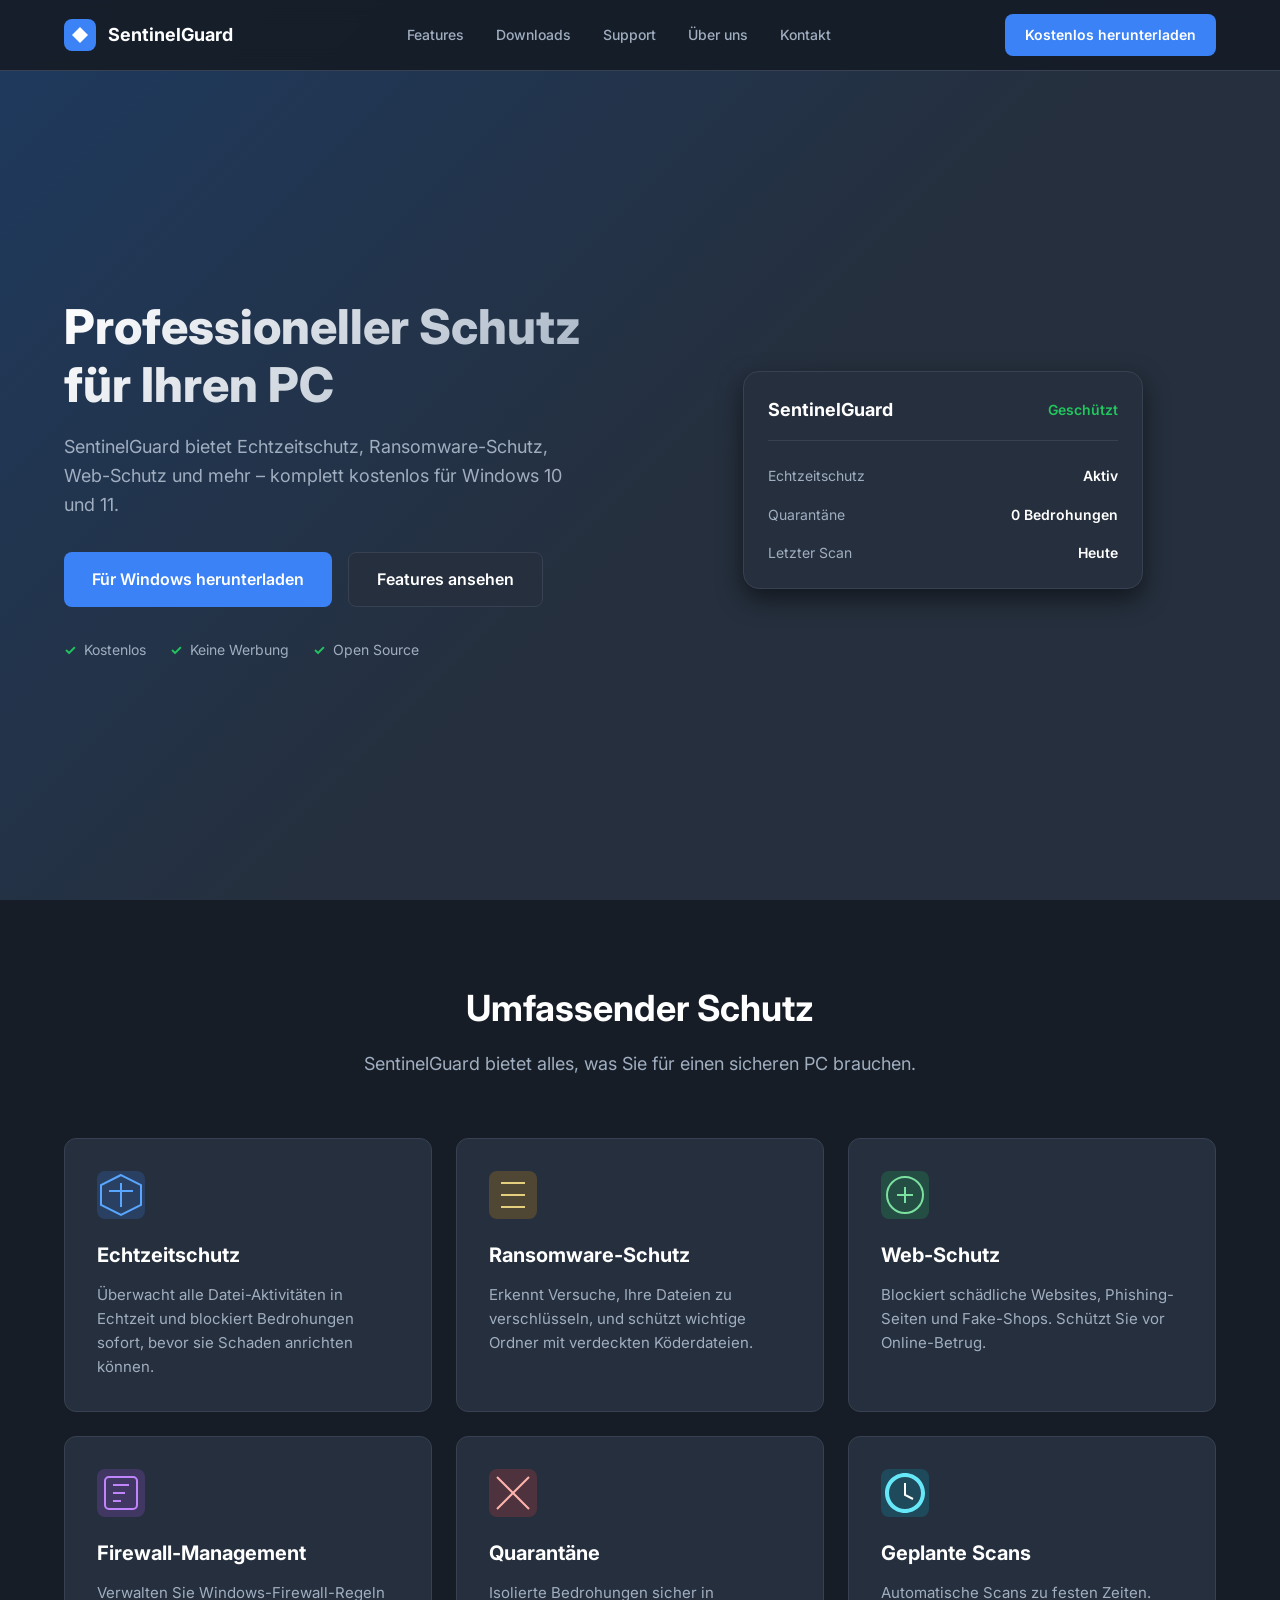
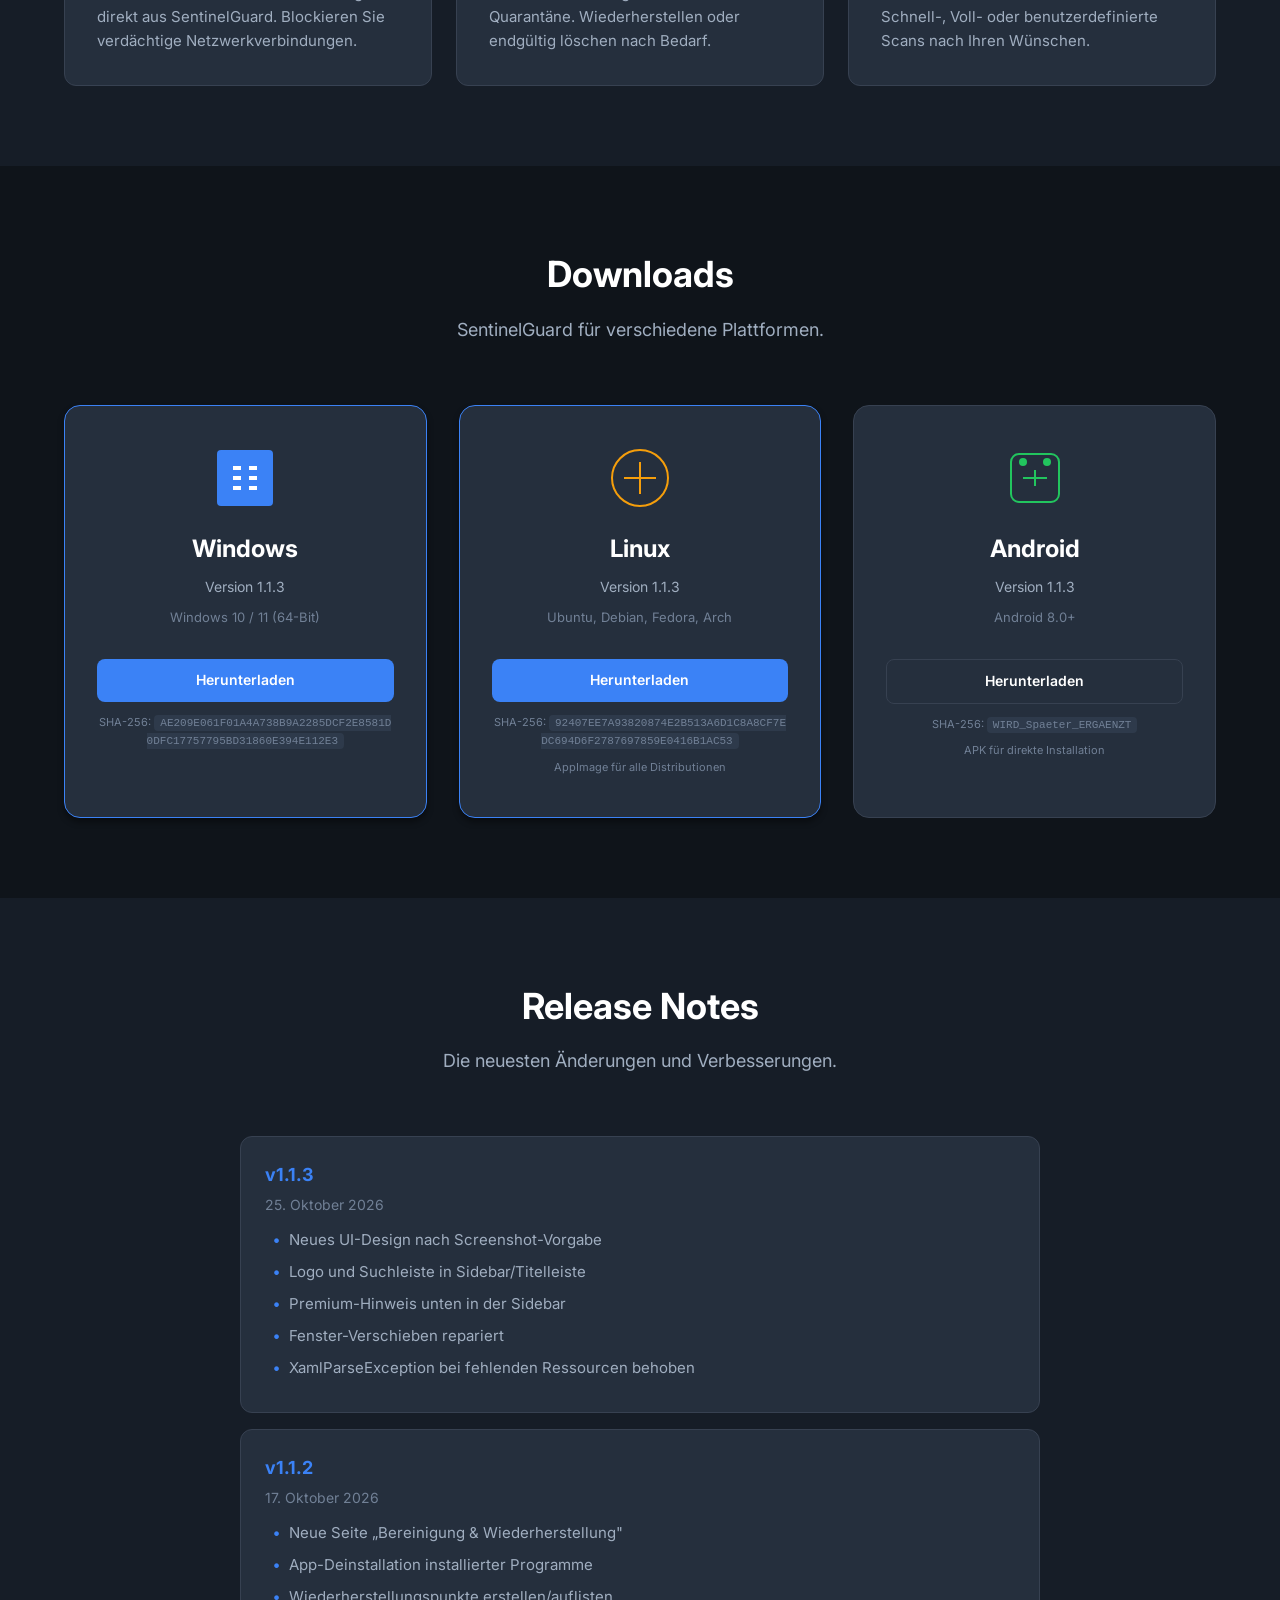
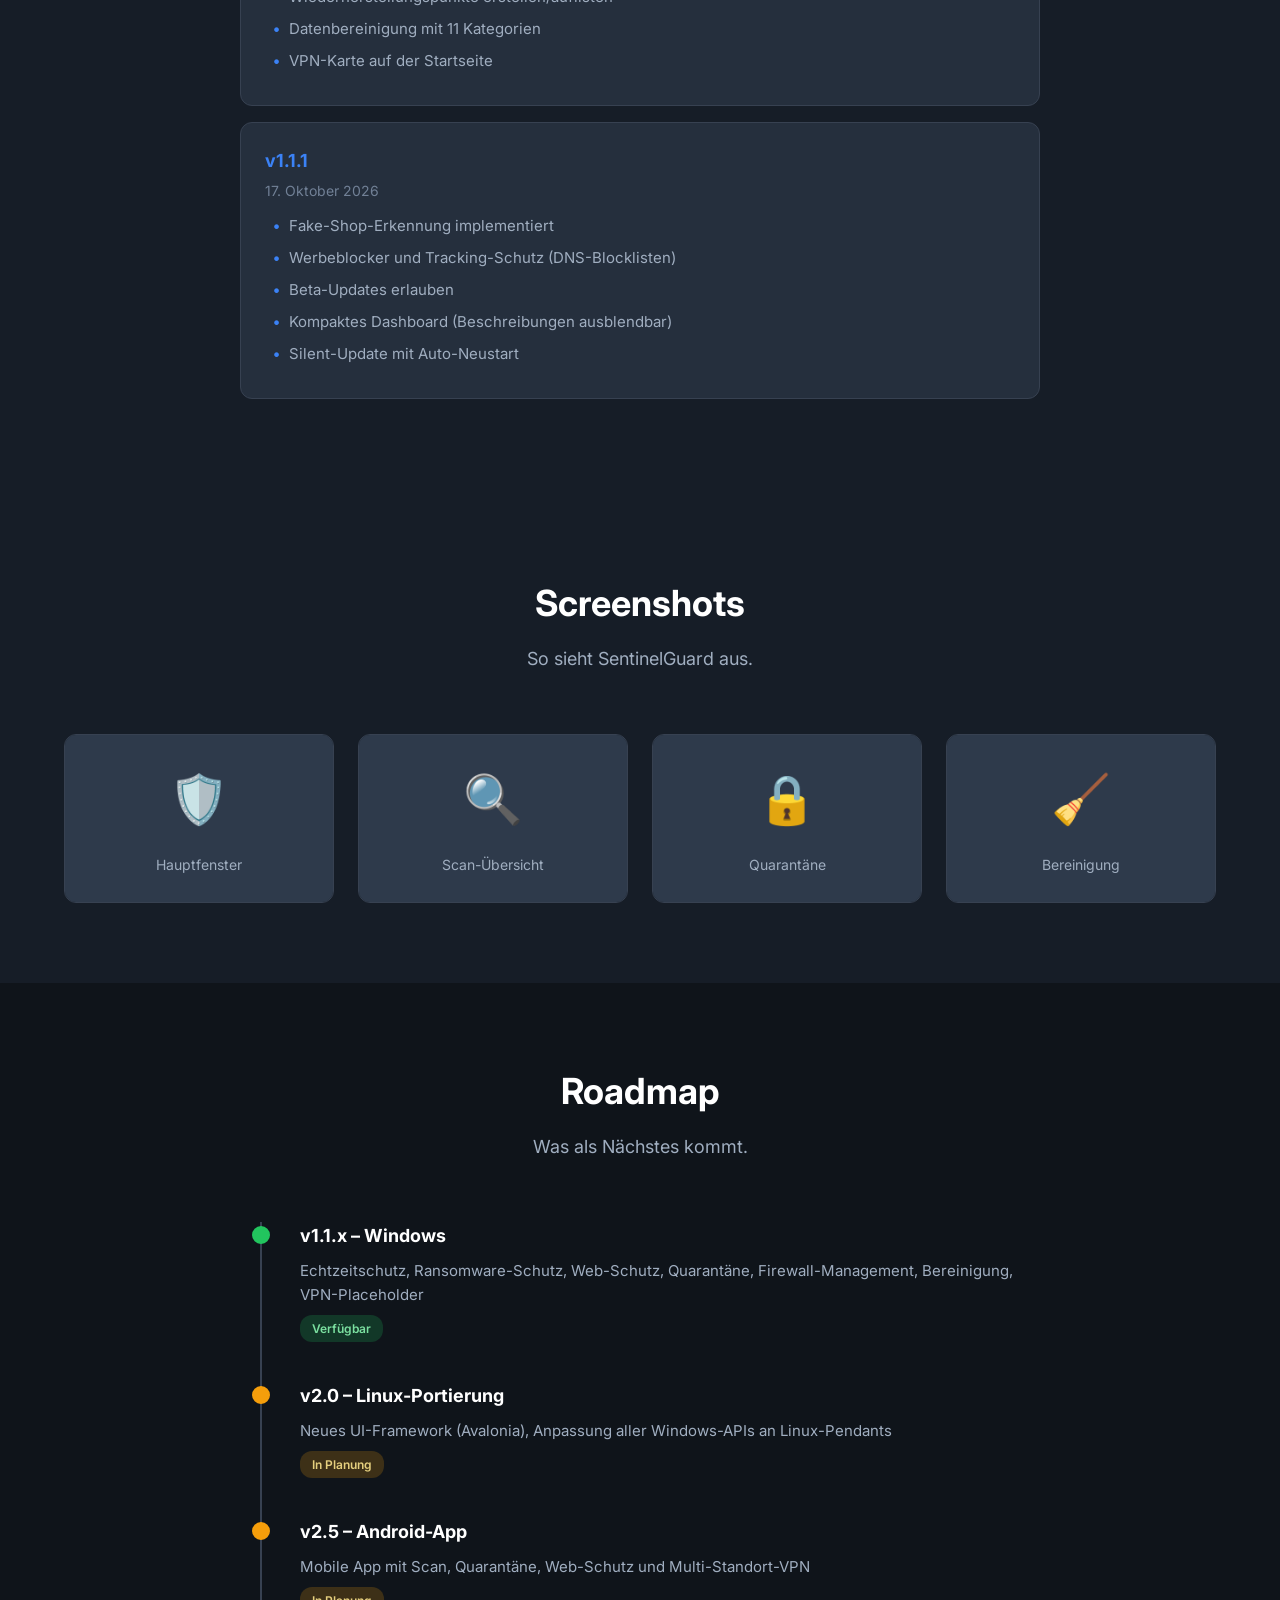
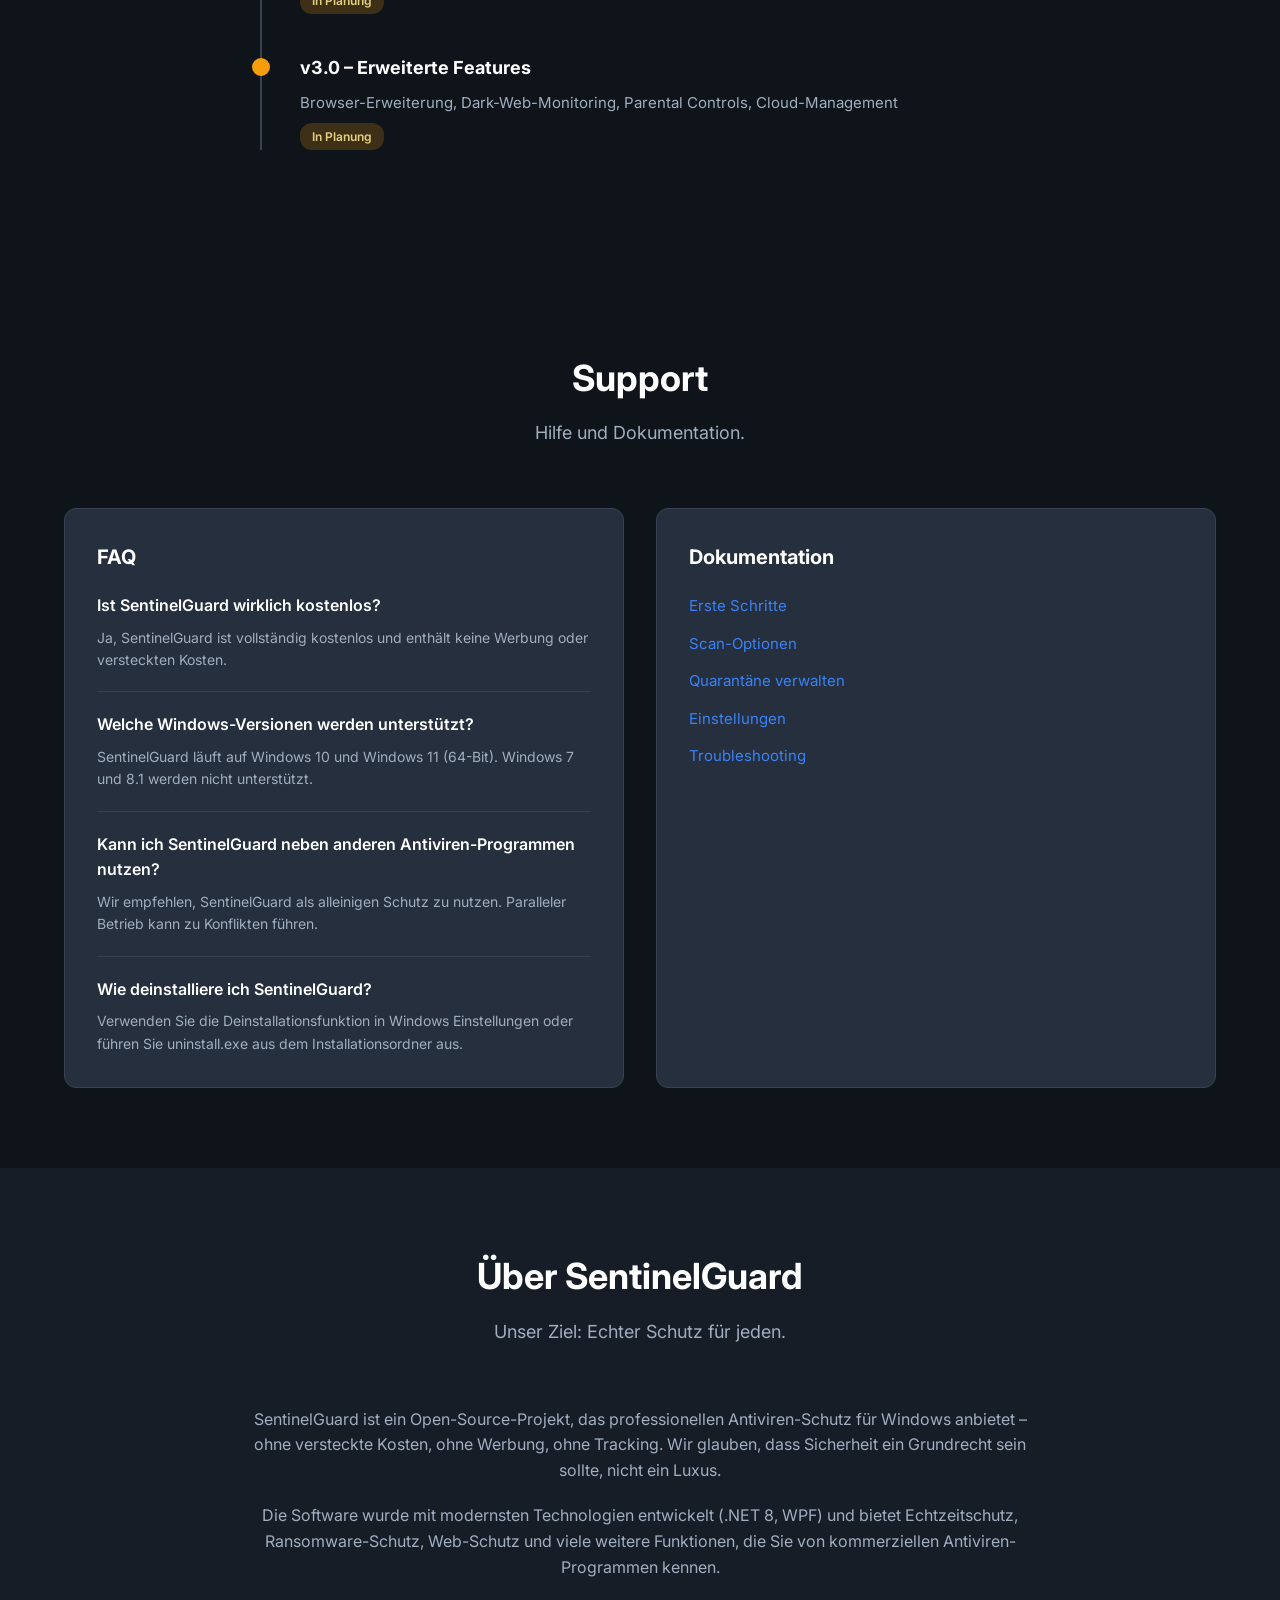
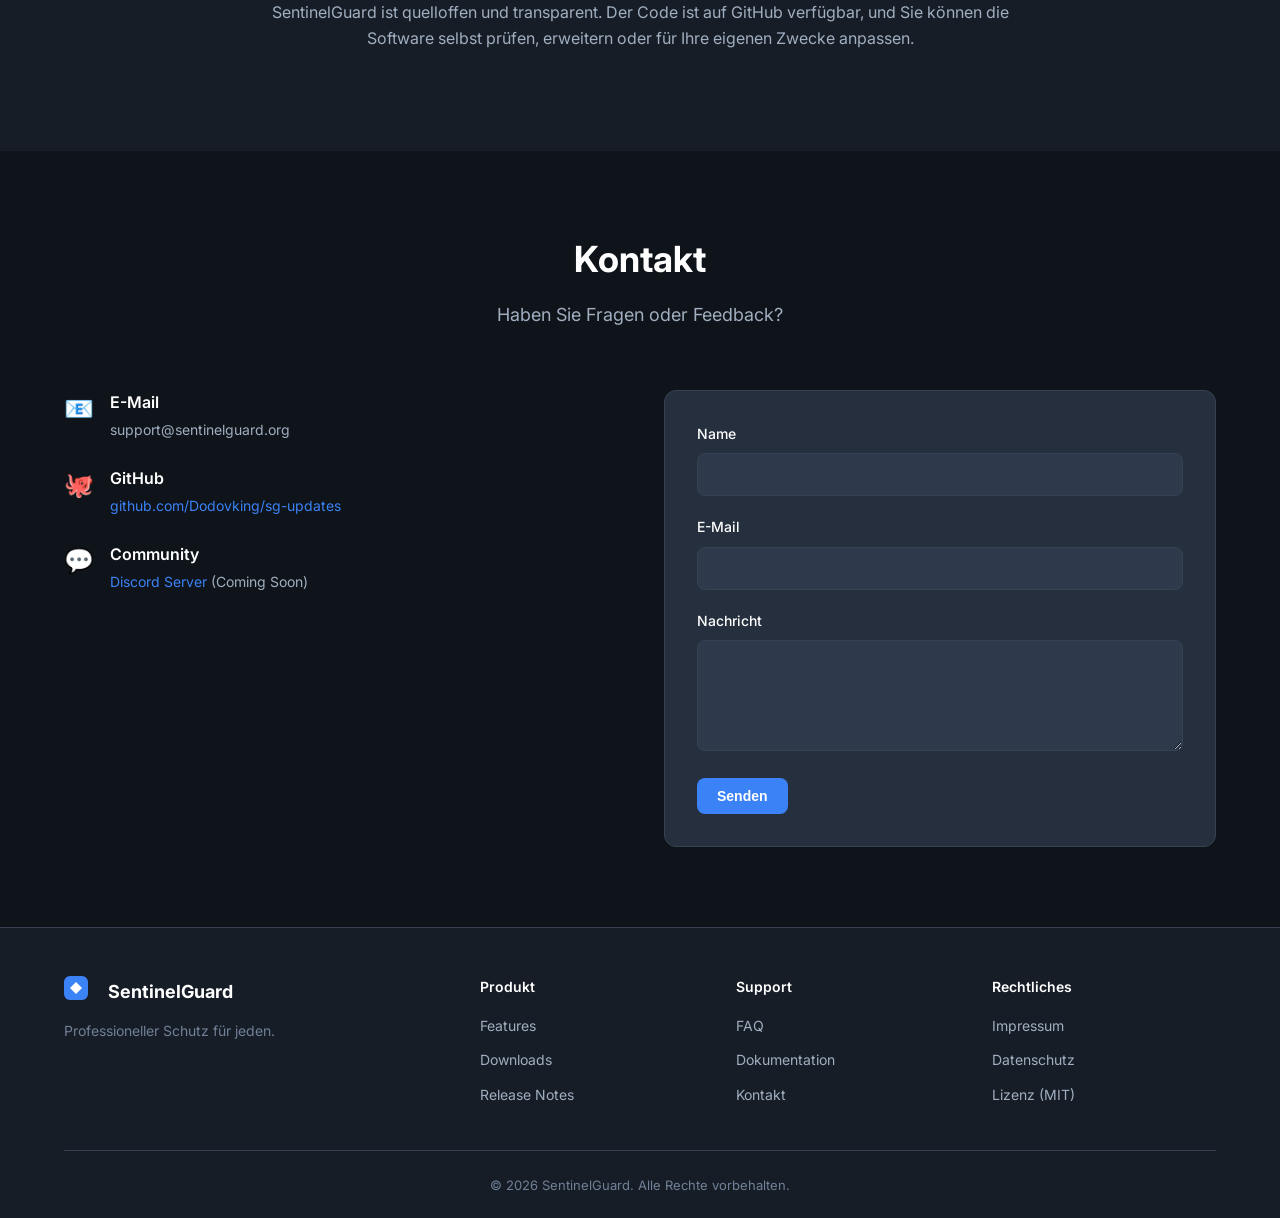
==== index.html @ 7f5bea8b "Activate Linux download card (primary style)" ====
<!DOCTYPE html>
<html lang="de">
<head>
    <meta charset="UTF-8">
    <meta name="viewport" content="width=device-width, initial-scale=1.0">
    <meta name="description" content="SentinelGuard - Professionelle Antiviren-Software für Windows 10/11 mit Echtzeitschutz, Ransomware-Schutz, Web-Schutz und mehr.">
    <meta name="keywords" content="Antivirus, Virenscanner, Echtzeitschutz, Ransomware, Malware, Windows 10, Windows 11, kostenlos">
    <title>SentinelGuard Antivirus - Professioneller Schutz für Windows</title>
    <link rel="stylesheet" href="css/style.css">
    <link rel="preconnect" href="https://fonts.googleapis.com">
    <link rel="preconnect" href="https://fonts.gstatic.com" crossorigin>
    <link href="https://fonts.googleapis.com/css2?family=Inter:wght@400;500;600;700;800&display=swap" rel="stylesheet">
</head>
<body>
    <!-- Header / Navigation -->
    <header class="header">
        <div class="container">
            <div class="header-inner">
                <a href="#" class="logo">
                    <div class="logo-icon">
                        <svg width="32" height="32" viewBox="0 0 32 32" fill="none">
                            <rect width="32" height="32" rx="8" fill="url(#logo-gradient)"/>
                            <path d="M16 8L24 16L16 24L8 16L16 8Z" fill="white"/>
                            <defs>
                                <linearGradient id="logo-gradient" x1="0" y1="0" x2="32" y2="32">
                                    <stop stop-color="#3B82F6"/>
                                    <stop offset="1" stop-color="#58A6FF"/>
                                </linearGradient>
                            </defs>
                        </svg>
                    </div>
                    <span class="logo-text">SentinelGuard</span>
                </a>
                <nav class="nav">
                    <a href="#features" class="nav-link">Features</a>
                    <a href="#downloads" class="nav-link">Downloads</a>
                    <a href="#support" class="nav-link">Support</a>
                    <a href="#about" class="nav-link">Über uns</a>
                    <a href="#contact" class="nav-link">Kontakt</a>
                </nav>
                <a href="#downloads" class="btn btn-primary">Kostenlos herunterladen</a>
            </div>
        </div>
    </header>

    <!-- Hero Section -->
    <section class="hero">
        <div class="container">
            <div class="hero-content">
                <div class="hero-text">
                    <h1>Professioneller Schutz für Ihren PC</h1>
                    <p class="hero-subtitle">SentinelGuard bietet Echtzeitschutz, Ransomware-Schutz, Web-Schutz und mehr – komplett kostenlos für Windows 10 und 11.</p>
                    <div class="hero-actions">
                        <a href="#downloads" class="btn btn-primary btn-large">Für Windows herunterladen</a>
                        <a href="#features" class="btn btn-secondary btn-large">Features ansehen</a>
                    </div>
                    <div class="hero-meta">
                        <div class="meta-item">
                            <span class="meta-icon">✓</span>
                            <span>Kostenlos</span>
                        </div>
                        <div class="meta-item">
                            <span class="meta-icon">✓</span>
                            <span>Keine Werbung</span>
                        </div>
                        <div class="meta-item">
                            <span class="meta-icon">✓</span>
                            <span>Open Source</span>
                        </div>
                    </div>
                </div>
                <div class="hero-visual">
                    <div class="hero-card">
                        <div class="hero-card-header">
                            <div class="hero-card-title">SentinelGuard</div>
                            <div class="hero-card-status">Geschützt</div>
                        </div>
                        <div class="hero-card-body">
                            <div class="hero-card-stat">
                                <div class="stat-label">Echtzeitschutz</div>
                                <div class="stat-value">Aktiv</div>
                            </div>
                            <div class="hero-card-stat">
                                <div class="stat-label">Quarantäne</div>
                                <div class="stat-value">0 Bedrohungen</div>
                            </div>
                            <div class="hero-card-stat">
                                <div class="stat-label">Letzter Scan</div>
                                <div class="stat-value">Heute</div>
                            </div>
                        </div>
                    </div>
                </div>
            </div>
        </div>
    </section>

    <!-- Features Section -->
    <section id="features" class="features">
        <div class="container">
            <div class="section-header">
                <h2 class="section-title">Umfassender Schutz</h2>
                <p class="section-subtitle">SentinelGuard bietet alles, was Sie für einen sicheren PC brauchen.</p>
            </div>
            <div class="features-grid">
                <div class="feature-card">
                    <div class="feature-icon feature-icon-blue">
                        <svg width="48" height="48" viewBox="0 0 48 48" fill="none">
                            <path d="M24 4L4 14V34L24 44L44 34V14L24 4Z" stroke="currentColor" stroke-width="2" fill="none"/>
                            <path d="M24 12V36M12 20H36" stroke="currentColor" stroke-width="2"/>
                        </svg>
                    </div>
                    <h3>Echtzeitschutz</h3>
                    <p>Überwacht alle Datei-Aktivitäten in Echtzeit und blockiert Bedrohungen sofort, bevor sie Schaden anrichten können.</p>
                </div>
                <div class="feature-card">
                    <div class="feature-icon feature-icon-orange">
                        <svg width="48" height="48" viewBox="0 0 48 48" fill="none">
                            <path d="M12 12H36M12 24H36M12 36H36" stroke="currentColor" stroke-width="2"/>
                        </svg>
                    </div>
                    <h3>Ransomware-Schutz</h3>
                    <p>Erkennt Versuche, Ihre Dateien zu verschlüsseln, und schützt wichtige Ordner mit verdeckten Köderdateien.</p>
                </div>
                <div class="feature-card">
                    <div class="feature-icon feature-icon-green">
                        <svg width="48" height="48" viewBox="0 0 48 48" fill="none">
                            <circle cx="24" cy="24" r="18" stroke="currentColor" stroke-width="2"/>
                            <path d="M24 16V32M16 24H32" stroke="currentColor" stroke-width="2"/>
                        </svg>
                    </div>
                    <h3>Web-Schutz</h3>
                    <p>Blockiert schädliche Websites, Phishing-Seiten und Fake-Shops. Schützt Sie vor Online-Betrug.</p>
                </div>
                <div class="feature-card">
                    <div class="feature-icon feature-icon-purple">
                        <svg width="48" height="48" viewBox="0 0 48 48" fill="none">
                            <rect x="8" y="8" width="32" height="32" rx="4" stroke="currentColor" stroke-width="2"/>
                            <path d="M16 16H32M16 24H28M16 32H24" stroke="currentColor" stroke-width="2"/>
                        </svg>
                    </div>
                    <h3>Firewall-Management</h3>
                    <p>Verwalten Sie Windows-Firewall-Regeln direkt aus SentinelGuard. Blockieren Sie verdächtige Netzwerkverbindungen.</p>
                </div>
                <div class="feature-card">
                    <div class="feature-icon feature-icon-red">
                        <svg width="48" height="48" viewBox="0 0 48 48" fill="none">
                            <path d="M8 8L40 40M40 8L8 40" stroke="currentColor" stroke-width="2"/>
                        </svg>
                    </div>
                    <h3>Quarantäne</h3>
                    <p>Isolierte Bedrohungen sicher in Quarantäne. Wiederherstellen oder endgültig löschen nach Bedarf.</p>
                </div>
                <div class="feature-card">
                    <div class="feature-icon feature-icon-cyan">
                        <svg width="48" height="48" viewBox="0 0 48 48" fill="none">
                            <path d="M24 4C12.95 4 4 12.95 4 24C4 35.05 12.95 44 24 44C35.05 44 44 35.05 44 24C44 12.95 35.05 4 24 4ZM24 40C15.16 40 8 32.84 8 24C8 15.16 15.16 8 24 8C32.84 8 40 15.16 40 24C40 32.84 32.84 40 24 40Z" fill="currentColor"/>
                            <path d="M24 14V26L32 30" stroke="white" stroke-width="2"/>
                        </svg>
                    </div>
                    <h3>Geplante Scans</h3>
                    <p>Automatische Scans zu festen Zeiten. Schnell-, Voll- oder benutzerdefinierte Scans nach Ihren Wünschen.</p>
                </div>
            </div>
        </div>
    </section>

    <!-- Downloads Section -->
    <section id="downloads" class="downloads">
        <div class="container">
            <div class="section-header">
                <h2 class="section-title">Downloads</h2>
                <p class="section-subtitle">SentinelGuard für verschiedene Plattformen.</p>
            </div>
            <div class="downloads-grid">
                <!-- Windows -->
                <div class="download-card download-card-active">
                    <div class="download-icon download-icon-windows">
                        <svg width="64" height="64" viewBox="0 0 64 64" fill="none">
                            <rect x="4" y="4" width="56" height="56" rx="4" fill="currentColor"/>
                            <path d="M20 20H28V24H20V20ZM36 20H44V24H36V20ZM20 30H28V34H20V30ZM36 30H44V34H36V30ZM20 40H28V44H20V40ZM36 40H44V44H36V40Z" fill="white"/>
                        </svg>
                    </div>
                    <h3>Windows</h3>
                    <p class="download-version">Version 1.1.3</p>
                    <p class="download-requirements">Windows 10 / 11 (64-Bit)</p>
                    <a href="https://github.com/Dodovking/sg-updates/releases/download/v1.1.3/SentinelGuard-Setup-1.1.3.exe" class="btn btn-primary btn-download">Herunterladen</a>
                    <p class="download-sha">SHA-256: <code>AE209E061F01A4A738B9A2285DCF2E8581D0DFC17757795BD31860E394E112E3</code></p>
                </div>
                <!-- Linux -->
                <div class="download-card download-card-active">
                    <div class="download-icon download-icon-linux">
                        <svg width="64" height="64" viewBox="0 0 64 64" fill="none">
                            <circle cx="32" cy="32" r="28" stroke="currentColor" stroke-width="2"/>
                            <path d="M32 16V48M16 32H48" stroke="currentColor" stroke-width="2"/>
                        </svg>
                    </div>
                    <h3>Linux</h3>
                    <p class="download-version">Version 1.1.3</p>
                    <p class="download-requirements">Ubuntu, Debian, Fedora, Arch</p>
                    <a href="https://github.com/Dodovking/sg-website/releases/download/v1.1.3-linux/SentinelGuard-Linux-1.1.3.zip" class="btn btn-primary btn-download">Herunterladen</a>
                    <p class="download-sha">SHA-256: <code>92407EE7A93820874E2B513A6D1C8A8CF7EDC694D6F2787697859E0416B1AC53</code></p>
                    <p style="font-size: 11px; color: var(--text-muted); margin-top: 8px;">AppImage für alle Distributionen</p>
                </div>
                <!-- Android -->
                <div class="download-card download-card-soon">
                    <div class="download-icon download-icon-android">
                        <svg width="64" height="64" viewBox="0 0 64 64" fill="none">
                            <rect x="8" y="8" width="48" height="48" rx="8" stroke="currentColor" stroke-width="2"/>
                            <circle cx="20" cy="16" r="4" fill="currentColor"/>
                            <circle cx="44" cy="16" r="4" fill="currentColor"/>
                            <path d="M20 32H44M32 24V40" stroke="currentColor" stroke-width="2"/>
                        </svg>
                    </div>
                    <h3>Android</h3>
                    <p class="download-version">Version 1.1.3</p>
                    <p class="download-requirements">Android 8.0+</p>
                    <a href="https://github.com/Dodovking/sg-website/releases/download/v1.1.3-android/SentinelGuard-Android-1.1.3.apk" class="btn btn-secondary btn-download">Herunterladen</a>
                    <p class="download-sha">SHA-256: <code>WIRD_Spaeter_ERGAENZT</code></p>
                    <p style="font-size: 11px; color: var(--text-muted); margin-top: 8px;">APK für direkte Installation</p>
                </div>
            </div>
        </div>
    </section>

    <!-- Release Notes Section -->
    <section class="release-notes">
        <div class="container">
            <div class="section-header">
                <h2 class="section-title">Release Notes</h2>
                <p class="section-subtitle">Die neuesten Änderungen und Verbesserungen.</p>
            </div>
            <div class="release-list">
                <div class="release-item">
                    <div class="release-version">v1.1.3</div>
                    <div class="release-date">25. Oktober 2026</div>
                    <ul class="release-changes">
                        <li>Neues UI-Design nach Screenshot-Vorgabe</li>
                        <li>Logo und Suchleiste in Sidebar/Titelleiste</li>
                        <li>Premium-Hinweis unten in der Sidebar</li>
                        <li>Fenster-Verschieben repariert</li>
                        <li>XamlParseException bei fehlenden Ressourcen behoben</li>
                    </ul>
                </div>
                <div class="release-item">
                    <div class="release-version">v1.1.2</div>
                    <div class="release-date">17. Oktober 2026</div>
                    <ul class="release-changes">
                        <li>Neue Seite „Bereinigung & Wiederherstellung"</li>
                        <li>App-Deinstallation installierter Programme</li>
                        <li>Wiederherstellungspunkte erstellen/auflisten</li>
                        <li>Datenbereinigung mit 11 Kategorien</li>
                        <li>VPN-Karte auf der Startseite</li>
                    </ul>
                </div>
                <div class="release-item">
                    <div class="release-version">v1.1.1</div>
                    <div class="release-date">17. Oktober 2026</div>
                    <ul class="release-changes">
                        <li>Fake-Shop-Erkennung implementiert</li>
                        <li>Werbeblocker und Tracking-Schutz (DNS-Blocklisten)</li>
                        <li>Beta-Updates erlauben</li>
                        <li>Kompaktes Dashboard (Beschreibungen ausblendbar)</li>
                        <li>Silent-Update mit Auto-Neustart</li>
                    </ul>
                </div>
            </div>
        </div>
    </section>

    <!-- Screenshots Section -->
    <section class="screenshots">
        <div class="container">
            <div class="section-header">
                <h2 class="section-title">Screenshots</h2>
                <p class="section-subtitle">So sieht SentinelGuard aus.</p>
            </div>
            <div class="screenshots-grid">
                <div class="screenshot-card">
                    <div class="screenshot-placeholder">
                        <div class="screenshot-icon">🛡️</div>
                        <p>Hauptfenster</p>
                    </div>
                </div>
                <div class="screenshot-card">
                    <div class="screenshot-placeholder">
                        <div class="screenshot-icon">🔍</div>
                        <p>Scan-Übersicht</p>
                    </div>
                </div>
                <div class="screenshot-card">
                    <div class="screenshot-placeholder">
                        <div class="screenshot-icon">🔒</div>
                        <p>Quarantäne</p>
                    </div>
                </div>
                <div class="screenshot-card">
                    <div class="screenshot-placeholder">
                        <div class="screenshot-icon">🧹</div>
                        <p>Bereinigung</p>
                    </div>
                </div>
            </div>
        </div>
    </section>

    <!-- Roadmap Section -->
    <section class="roadmap">
        <div class="container">
            <div class="section-header">
                <h2 class="section-title">Roadmap</h2>
                <p class="section-subtitle">Was als Nächstes kommt.</p>
            </div>
            <div class="roadmap-timeline">
                <div class="roadmap-item roadmap-item-done">
                    <div class="roadmap-marker"></div>
                    <div class="roadmap-content">
                        <h3>v1.1.x – Windows</h3>
                        <p>Echtzeitschutz, Ransomware-Schutz, Web-Schutz, Quarantäne, Firewall-Management, Bereinigung, VPN-Placeholder</p>
                        <span class="roadmap-status">Verfügbar</span>
                    </div>
                </div>
                <div class="roadmap-item roadmap-item-progress">
                    <div class="roadmap-marker"></div>
                    <div class="roadmap-content">
                        <h3>v2.0 – Linux-Portierung</h3>
                        <p>Neues UI-Framework (Avalonia), Anpassung aller Windows-APIs an Linux-Pendants</p>
                        <span class="roadmap-status">In Planung</span>
                    </div>
                </div>
                <div class="roadmap-item roadmap-item-progress">
                    <div class="roadmap-marker"></div>
                    <div class="roadmap-content">
                        <h3>v2.5 – Android-App</h3>
                        <p>Mobile App mit Scan, Quarantäne, Web-Schutz und Multi-Standort-VPN</p>
                        <span class="roadmap-status">In Planung</span>
                    </div>
                </div>
                <div class="roadmap-item roadmap-item-progress">
                    <div class="roadmap-marker"></div>
                    <div class="roadmap-content">
                        <h3>v3.0 – Erweiterte Features</h3>
                        <p>Browser-Erweiterung, Dark-Web-Monitoring, Parental Controls, Cloud-Management</p>
                        <span class="roadmap-status">In Planung</span>
                    </div>
                </div>
            </div>
        </div>
    </section>

    <!-- Support Section -->
    <section id="support" class="support">
        <div class="container">
            <div class="section-header">
                <h2 class="section-title">Support</h2>
                <p class="section-subtitle">Hilfe und Dokumentation.</p>
            </div>
            <div class="support-grid">
                <div class="support-card">
                    <h3>FAQ</h3>
                    <div class="faq-item">
                        <h4>Ist SentinelGuard wirklich kostenlos?</h4>
                        <p>Ja, SentinelGuard ist vollständig kostenlos und enthält keine Werbung oder versteckten Kosten.</p>
                    </div>
                    <div class="faq-item">
                        <h4>Welche Windows-Versionen werden unterstützt?</h4>
                        <p>SentinelGuard läuft auf Windows 10 und Windows 11 (64-Bit). Windows 7 und 8.1 werden nicht unterstützt.</p>
                    </div>
                    <div class="faq-item">
                        <h4>Kann ich SentinelGuard neben anderen Antiviren-Programmen nutzen?</h4>
                        <p>Wir empfehlen, SentinelGuard als alleinigen Schutz zu nutzen. Paralleler Betrieb kann zu Konflikten führen.</p>
                    </div>
                    <div class="faq-item">
                        <h4>Wie deinstalliere ich SentinelGuard?</h4>
                        <p>Verwenden Sie die Deinstallationsfunktion in Windows Einstellungen oder führen Sie uninstall.exe aus dem Installationsordner aus.</p>
                    </div>
                </div>
                <div class="support-card">
                    <h3>Dokumentation</h3>
                    <ul class="doc-links">
                        <li><a href="#">Erste Schritte</a></li>
                        <li><a href="#">Scan-Optionen</a></li>
                        <li><a href="#">Quarantäne verwalten</a></li>
                        <li><a href="#">Einstellungen</a></li>
                        <li><a href="#">Troubleshooting</a></li>
                    </ul>
                </div>
            </div>
        </div>
    </section>

    <!-- About Section -->
    <section id="about" class="about">
        <div class="container">
            <div class="section-header">
                <h2 class="section-title">Über SentinelGuard</h2>
                <p class="section-subtitle">Unser Ziel: Echter Schutz für jeden.</p>
            </div>
            <div class="about-content">
                <p>SentinelGuard ist ein Open-Source-Projekt, das professionellen Antiviren-Schutz für Windows anbietet – ohne versteckte Kosten, ohne Werbung, ohne Tracking. Wir glauben, dass Sicherheit ein Grundrecht sein sollte, nicht ein Luxus.</p>
                <p>Die Software wurde mit modernsten Technologien entwickelt (.NET 8, WPF) und bietet Echtzeitschutz, Ransomware-Schutz, Web-Schutz und viele weitere Funktionen, die Sie von kommerziellen Antiviren-Programmen kennen.</p>
                <p>SentinelGuard ist quelloffen und transparent. Der Code ist auf GitHub verfügbar, und Sie können die Software selbst prüfen, erweitern oder für Ihre eigenen Zwecke anpassen.</p>
            </div>
        </div>
    </section>

    <!-- Contact Section -->
    <section id="contact" class="contact">
        <div class="container">
            <div class="section-header">
                <h2 class="section-title">Kontakt</h2>
                <p class="section-subtitle">Haben Sie Fragen oder Feedback?</p>
            </div>
            <div class="contact-content">
                <div class="contact-info">
                    <div class="contact-item">
                        <div class="contact-icon">📧</div>
                        <div>
                            <h4>E-Mail</h4>
                            <p>support@sentinelguard.org</p>
                        </div>
                    </div>
                    <div class="contact-item">
                        <div class="contact-icon">🐙</div>
                        <div>
                            <h4>GitHub</h4>
                            <p><a href="https://github.com/Dodovking/sg-updates" target="_blank">github.com/Dodovking/sg-updates</a></p>
                        </div>
                    </div>
                    <div class="contact-item">
                        <div class="contact-icon">💬</div>
                        <div>
                            <h4>Community</h4>
                            <p><a href="#" target="_blank">Discord Server</a> (Coming Soon)</p>
                        </div>
                    </div>
                </div>
                <div class="contact-form">
                    <form>
                        <div class="form-group">
                            <label for="name">Name</label>
                            <input type="text" id="name" name="name" required>
                        </div>
                        <div class="form-group">
                            <label for="email">E-Mail</label>
                            <input type="email" id="email" name="email" required>
                        </div>
                        <div class="form-group">
                            <label for="message">Nachricht</label>
                            <textarea id="message" name="message" rows="5" required></textarea>
                        </div>
                        <button type="submit" class="btn btn-primary">Senden</button>
                    </form>
                </div>
            </div>
        </div>
    </section>

    <!-- Footer -->
    <footer class="footer">
        <div class="container">
            <div class="footer-inner">
                <div class="footer-brand">
                    <div class="logo">
                        <div class="logo-icon">
                            <svg width="24" height="24" viewBox="0 0 32 32" fill="none">
                                <rect width="32" height="32" rx="8" fill="url(#logo-gradient-footer)"/>
                                <path d="M16 8L24 16L16 24L8 16L16 8Z" fill="white"/>
                                <defs>
                                    <linearGradient id="logo-gradient-footer" x1="0" y1="0" x2="32" y2="32">
                                        <stop stop-color="#3B82F6"/>
                                        <stop offset="1" stop-color="#58A6FF"/>
                                    </linearGradient>
                                </defs>
                            </svg>
                        </div>
                        <span class="logo-text">SentinelGuard</span>
                    </div>
                    <p class="footer-tagline">Professioneller Schutz für jeden.</p>
                </div>
                <div class="footer-links">
                    <div class="footer-link-group">
                        <h4>Produkt</h4>
                        <a href="#features">Features</a>
                        <a href="#downloads">Downloads</a>
                        <a href="#release-notes">Release Notes</a>
                    </div>
                    <div class="footer-link-group">
                        <h4>Support</h4>
                        <a href="#support">FAQ</a>
                        <a href="#support">Dokumentation</a>
                        <a href="#contact">Kontakt</a>
                    </div>
                    <div class="footer-link-group">
                        <h4>Rechtliches</h4>
                        <a href="impressum.html">Impressum</a>
                        <a href="datenschutz.html">Datenschutz</a>
                        <a href="lizenz.html">Lizenz (MIT)</a>
                    </div>
                </div>
            </div>
            <div class="footer-bottom">
                <p>&copy; 2026 SentinelGuard. Alle Rechte vorbehalten.</p>
            </div>
        </div>
    </footer>

    <script src="js/main.js"></script>
</body>
</html>
---- css/style.css ----
/* SentinelGuard Website Styles */
/* Farbschema basierend auf der App: Dunkles Blau-Grau (#161D27, #252F3D), Akzent Blau (#3B82F6) */

:root {
    --bg-primary: #0f141a;
    --bg-secondary: #161d27;
    --bg-card: #252f3d;
    --bg-hover: #2e3a4b;
    --text-primary: #ffffff;
    --text-secondary: #a0aec0;
    --text-muted: #718096;
    --accent: #3b82f6;
    --accent-hover: #2563eb;
    --accent-light: #58a6ff;
    --success: #22c55e;
    --success-light: #7be0a0;
    --warning: #f59e0b;
    --warning-light: #e5cf7e;
    --danger: #ef4444;
    --danger-light: #ffb3ac;
    --border: #374151;
    --gradient-hero: linear-gradient(135deg, #1e3a5f 0%, #252f3d 55%, #252f3d 100%);
    --shadow-sm: 0 1px 2px rgba(0, 0, 0, 0.3);
    --shadow-md: 0 4px 6px rgba(0, 0, 0, 0.4);
    --shadow-lg: 0 10px 25px rgba(0, 0, 0, 0.5);
    --radius-sm: 8px;
    --radius-md: 12px;
    --radius-lg: 16px;
    --radius-xl: 20px;
}

* {
    margin: 0;
    padding: 0;
    box-sizing: border-box;
}

body {
    font-family: 'Inter', -apple-system, BlinkMacSystemFont, 'Segoe UI', Roboto, sans-serif;
    background-color: var(--bg-primary);
    color: var(--text-primary);
    line-height: 1.6;
    overflow-x: hidden;
}

.container {
    max-width: 1200px;
    margin: 0 auto;
    padding: 0 24px;
}

/* Header */
.header {
    position: fixed;
    top: 0;
    left: 0;
    right: 0;
    background: rgba(22, 29, 39, 0.95);
    backdrop-filter: blur(10px);
    border-bottom: 1px solid var(--border);
    z-index: 1000;
}

.header-inner {
    display: flex;
    align-items: center;
    justify-content: space-between;
    height: 70px;
}

.logo {
    display: flex;
    align-items: center;
    gap: 12px;
    text-decoration: none;
    color: var(--text-primary);
}

.logo-icon {
    width: 32px;
    height: 32px;
}

.logo-text {
    font-size: 18px;
    font-weight: 700;
}

.nav {
    display: flex;
    gap: 32px;
}

.nav-link {
    color: var(--text-secondary);
    text-decoration: none;
    font-size: 14px;
    font-weight: 500;
    transition: color 0.2s;
}

.nav-link:hover {
    color: var(--text-primary);
}

.btn {
    display: inline-flex;
    align-items: center;
    justify-content: center;
    padding: 10px 20px;
    border-radius: var(--radius-sm);
    font-size: 14px;
    font-weight: 600;
    text-decoration: none;
    border: none;
    cursor: pointer;
    transition: all 0.2s;
}

.btn-primary {
    background: var(--accent);
    color: white;
}

.btn-primary:hover {
    background: var(--accent-hover);
    transform: translateY(-1px);
}

.btn-secondary {
    background: var(--bg-card);
    color: var(--text-primary);
    border: 1px solid var(--border);
}

.btn-secondary:hover {
    background: var(--bg-hover);
    border-color: var(--accent);
}

.btn-large {
    padding: 14px 28px;
    font-size: 16px;
}

.btn-download {
    width: 100%;
    margin-top: 16px;
}

.btn-disabled {
    opacity: 0.5;
    cursor: not-allowed;
}

/* Hero Section */
.hero {
    padding: 160px 0 100px;
    background: var(--gradient-hero);
    min-height: 100vh;
    display: flex;
    align-items: center;
}

.hero-content {
    display: grid;
    grid-template-columns: 1fr 1fr;
    gap: 60px;
    align-items: center;
}

.hero-text h1 {
    font-size: 48px;
    font-weight: 800;
    line-height: 1.2;
    margin-bottom: 20px;
    background: linear-gradient(135deg, #ffffff 0%, #a0aec0 100%);
    -webkit-background-clip: text;
    -webkit-text-fill-color: transparent;
    background-clip: text;
}

.hero-subtitle {
    font-size: 18px;
    color: var(--text-secondary);
    margin-bottom: 32px;
    max-width: 500px;
}

.hero-actions {
    display: flex;
    gap: 16px;
    margin-bottom: 32px;
}

.hero-meta {
    display: flex;
    gap: 24px;
}

.meta-item {
    display: flex;
    align-items: center;
    gap: 8px;
    font-size: 14px;
    color: var(--text-secondary);
}

.meta-icon {
    color: var(--success);
    font-weight: bold;
}

.hero-visual {
    display: flex;
    justify-content: center;
}

.hero-card {
    background: var(--bg-card);
    border: 1px solid var(--border);
    border-radius: var(--radius-lg);
    padding: 24px;
    width: 100%;
    max-width: 400px;
    box-shadow: var(--shadow-lg);
}

.hero-card-header {
    display: flex;
    justify-content: space-between;
    align-items: center;
    margin-bottom: 24px;
    padding-bottom: 16px;
    border-bottom: 1px solid var(--border);
}

.hero-card-title {
    font-size: 18px;
    font-weight: 700;
}

.hero-card-status {
    font-size: 14px;
    color: var(--success);
    font-weight: 600;
}

.hero-card-body {
    display: flex;
    flex-direction: column;
    gap: 16px;
}

.hero-card-stat {
    display: flex;
    justify-content: space-between;
    align-items: center;
}

.stat-label {
    font-size: 14px;
    color: var(--text-secondary);
}

.stat-value {
    font-size: 14px;
    font-weight: 600;
}

/* Section Styles */
section {
    padding: 80px 0;
}

.section-header {
    text-align: center;
    margin-bottom: 60px;
}

.section-title {
    font-size: 36px;
    font-weight: 700;
    margin-bottom: 12px;
}

.section-subtitle {
    font-size: 18px;
    color: var(--text-secondary);
}

/* Features Section */
.features {
    background: var(--bg-secondary);
}

.features-grid {
    display: grid;
    grid-template-columns: repeat(auto-fit, minmax(300px, 1fr));
    gap: 24px;
}

.feature-card {
    background: var(--bg-card);
    border: 1px solid var(--border);
    border-radius: var(--radius-md);
    padding: 32px;
    transition: all 0.3s;
}

.feature-card:hover {
    transform: translateY(-4px);
    border-color: var(--accent);
    box-shadow: var(--shadow-md);
}

.feature-icon {
    width: 48px;
    height: 48px;
    border-radius: var(--radius-sm);
    display: flex;
    align-items: center;
    justify-content: center;
    margin-bottom: 20px;
}

.feature-icon-blue {
    background: rgba(59, 130, 246, 0.2);
    color: var(--accent-light);
}

.feature-icon-orange {
    background: rgba(245, 158, 11, 0.2);
    color: var(--warning-light);
}

.feature-icon-green {
    background: rgba(34, 197, 94, 0.2);
    color: var(--success-light);
}

.feature-icon-purple {
    background: rgba(168, 85, 247, 0.2);
    color: #c084fc;
}

.feature-icon-red {
    background: rgba(239, 68, 68, 0.2);
    color: var(--danger-light);
}

.feature-icon-cyan {
    background: rgba(6, 182, 212, 0.2);
    color: #67e8f9;
}

.feature-card h3 {
    font-size: 20px;
    font-weight: 700;
    margin-bottom: 12px;
}

.feature-card p {
    color: var(--text-secondary);
    font-size: 15px;
}

/* Downloads Section */
.downloads {
    background: var(--bg-primary);
}

.downloads-grid {
    display: grid;
    grid-template-columns: repeat(auto-fit, minmax(280px, 1fr));
    gap: 32px;
}

.download-card {
    background: var(--bg-card);
    border: 1px solid var(--border);
    border-radius: var(--radius-lg);
    padding: 40px 32px;
    text-align: center;
    transition: all 0.3s;
}

.download-card-active {
    border-color: var(--accent);
    box-shadow: var(--shadow-md);
}

.download-card-active:hover {
    transform: translateY(-4px);
    box-shadow: var(--shadow-lg);
}

.download-card-soon {
    opacity: 0.7;
}

.download-icon {
    width: 64px;
    height: 64px;
    margin: 0 auto 20px;
    display: flex;
    align-items: center;
    justify-content: center;
}

.download-icon-windows {
    color: var(--accent);
}

.download-icon-linux {
    color: var(--warning);
}

.download-icon-android {
    color: var(--success);
}

.download-card h3 {
    font-size: 24px;
    font-weight: 700;
    margin-bottom: 8px;
}

.download-version {
    color: var(--text-secondary);
    font-size: 14px;
    margin-bottom: 8px;
}

.download-coming-soon {
    color: var(--text-muted);
    font-size: 14px;
    margin-bottom: 8px;
    font-style: italic;
}

.download-requirements {
    color: var(--text-muted);
    font-size: 13px;
    margin-bottom: 16px;
}

.download-sha {
    font-size: 11px;
    color: var(--text-muted);
    margin-top: 12px;
    word-break: break-all;
}

.download-sha code {
    background: var(--bg-hover);
    padding: 2px 6px;
    border-radius: 4px;
    font-family: 'Consolas', monospace;
}

/* Release Notes Section */
.release-notes {
    background: var(--bg-secondary);
}

.release-list {
    max-width: 800px;
    margin: 0 auto;
}

.release-item {
    background: var(--bg-card);
    border: 1px solid var(--border);
    border-radius: var(--radius-md);
    padding: 24px;
    margin-bottom: 16px;
}

.release-version {
    font-size: 18px;
    font-weight: 700;
    color: var(--accent);
    margin-bottom: 4px;
}

.release-date {
    font-size: 14px;
    color: var(--text-muted);
    margin-bottom: 12px;
}

.release-changes {
    list-style: none;
    padding-left: 0;
}

.release-changes li {
    position: relative;
    padding-left: 24px;
    margin-bottom: 8px;
    color: var(--text-secondary);
    font-size: 15px;
}

.release-changes li::before {
    content: "•";
    position: absolute;
    left: 8px;
    color: var(--accent);
    font-weight: bold;
}

/* Screenshots Section */
.screenshots {
    background: var(--bg-secondary);
}

.screenshots-grid {
    display: grid;
    grid-template-columns: repeat(auto-fit, minmax(250px, 1fr));
    gap: 24px;
}

.screenshot-card {
    background: var(--bg-card);
    border: 1px solid var(--border);
    border-radius: var(--radius-md);
    overflow: hidden;
    transition: all 0.3s;
}

.screenshot-card:hover {
    transform: translateY(-4px);
    border-color: var(--accent);
    box-shadow: var(--shadow-md);
}

.screenshot-placeholder {
    aspect-ratio: 16/10;
    display: flex;
    flex-direction: column;
    align-items: center;
    justify-content: center;
    background: var(--bg-hover);
}

.screenshot-icon {
    font-size: 48px;
    margin-bottom: 16px;
}

.screenshot-placeholder p {
    color: var(--text-secondary);
    font-size: 14px;
}

/* Roadmap Section */
.roadmap {
    background: var(--bg-primary);
}

.roadmap-timeline {
    max-width: 800px;
    margin: 0 auto;
    position: relative;
}

.roadmap-timeline::before {
    content: '';
    position: absolute;
    left: 20px;
    top: 0;
    bottom: 0;
    width: 2px;
    background: var(--border);
}

.roadmap-item {
    position: relative;
    padding-left: 60px;
    margin-bottom: 40px;
}

.roadmap-marker {
    position: absolute;
    left: 12px;
    top: 4px;
    width: 18px;
    height: 18px;
    border-radius: 50%;
    border: 3px solid var(--accent);
    background: var(--bg-card);
}

.roadmap-item-done .roadmap-marker {
    background: var(--success);
    border-color: var(--success);
}

.roadmap-item-progress .roadmap-marker {
    background: var(--warning);
    border-color: var(--warning);
    animation: pulse 2s infinite;
}

@keyframes pulse {
    0%, 100% { opacity: 1; }
    50% { opacity: 0.5; }
}

.roadmap-content h3 {
    font-size: 18px;
    font-weight: 700;
    margin-bottom: 8px;
}

.roadmap-content p {
    color: var(--text-secondary);
    font-size: 15px;
    margin-bottom: 8px;
}

.roadmap-status {
    display: inline-block;
    padding: 4px 12px;
    border-radius: 12px;
    font-size: 12px;
    font-weight: 600;
}

.roadmap-item-done .roadmap-status {
    background: rgba(34, 197, 94, 0.2);
    color: var(--success-light);
}

.roadmap-item-progress .roadmap-status {
    background: rgba(245, 158, 11, 0.2);
    color: var(--warning-light);
}

/* Support Section */
.support {
    background: var(--bg-primary);
}

.support-grid {
    display: grid;
    grid-template-columns: repeat(auto-fit, minmax(300px, 1fr));
    gap: 32px;
}

.support-card {
    background: var(--bg-card);
    border: 1px solid var(--border);
    border-radius: var(--radius-md);
    padding: 32px;
}

.support-card h3 {
    font-size: 20px;
    font-weight: 700;
    margin-bottom: 20px;
}

.faq-item {
    margin-bottom: 20px;
    padding-bottom: 20px;
    border-bottom: 1px solid var(--border);
}

.faq-item:last-child {
    border-bottom: none;
    margin-bottom: 0;
    padding-bottom: 0;
}

.faq-item h4 {
    font-size: 16px;
    font-weight: 600;
    margin-bottom: 8px;
}

.faq-item p {
    color: var(--text-secondary);
    font-size: 14px;
}

.doc-links {
    list-style: none;
    padding-left: 0;
}

.doc-links li {
    margin-bottom: 12px;
}

.doc-links a {
    color: var(--accent);
    text-decoration: none;
    font-size: 15px;
    transition: color 0.2s;
}

.doc-links a:hover {
    color: var(--accent-hover);
    text-decoration: underline;
}

/* About Section */
.about {
    background: var(--bg-secondary);
}

.about-content {
    max-width: 800px;
    margin: 0 auto;
    text-align: center;
}

.about-content p {
    color: var(--text-secondary);
    font-size: 16px;
    margin-bottom: 20px;
}

/* Contact Section */
.contact {
    background: var(--bg-primary);
}

.contact-content {
    display: grid;
    grid-template-columns: 1fr 1fr;
    gap: 48px;
}

.contact-info {
    display: flex;
    flex-direction: column;
    gap: 24px;
}

.contact-item {
    display: flex;
    gap: 16px;
    align-items: flex-start;
}

.contact-icon {
    font-size: 24px;
}

.contact-item h4 {
    font-size: 16px;
    font-weight: 600;
    margin-bottom: 4px;
}

.contact-item p {
    color: var(--text-secondary);
    font-size: 14px;
}

.contact-item a {
    color: var(--accent);
    text-decoration: none;
}

.contact-item a:hover {
    text-decoration: underline;
}

.contact-form {
    background: var(--bg-card);
    border: 1px solid var(--border);
    border-radius: var(--radius-md);
    padding: 32px;
}

.form-group {
    margin-bottom: 20px;
}

.form-group label {
    display: block;
    font-size: 14px;
    font-weight: 500;
    margin-bottom: 8px;
}

.form-group input,
.form-group textarea {
    width: 100%;
    padding: 12px;
    background: var(--bg-hover);
    border: 1px solid var(--border);
    border-radius: var(--radius-sm);
    color: var(--text-primary);
    font-family: inherit;
    font-size: 14px;
    transition: border-color 0.2s;
}

.form-group input:focus,
.form-group textarea:focus {
    outline: none;
    border-color: var(--accent);
}

.form-group textarea {
    resize: vertical;
}

/* Footer */
.footer {
    background: var(--bg-secondary);
    border-top: 1px solid var(--border);
    padding: 48px 0 24px;
}

.footer-inner {
    display: grid;
    grid-template-columns: 1fr 2fr;
    gap: 48px;
    margin-bottom: 32px;
}

.footer-brand .logo {
    margin-bottom: 12px;
}

.footer-tagline {
    color: var(--text-muted);
    font-size: 14px;
}

.footer-links {
    display: grid;
    grid-template-columns: repeat(3, 1fr);
    gap: 32px;
}

.footer-link-group h4 {
    font-size: 14px;
    font-weight: 600;
    margin-bottom: 16px;
}

.footer-link-group a {
    display: block;
    color: var(--text-secondary);
    text-decoration: none;
    font-size: 14px;
    margin-bottom: 12px;
    transition: color 0.2s;
}

.footer-link-group a:hover {
    color: var(--text-primary);
}

.footer-bottom {
    text-align: center;
    padding-top: 24px;
    border-top: 1px solid var(--border);
    color: var(--text-muted);
    font-size: 13px;
}

/* Responsive */
@media (max-width: 968px) {
    .hero-content {
        grid-template-columns: 1fr;
        text-align: center;
    }

    .hero-text h1 {
        font-size: 36px;
    }

    .hero-actions {
        justify-content: center;
    }

    .hero-meta {
        justify-content: center;
    }

    .hero-visual {
        margin-top: 40px;
    }

    .nav {
        display: none;
    }

    .contact-content {
        grid-template-columns: 1fr;
    }

    .footer-inner {
        grid-template-columns: 1fr;
    }

    .footer-links {
        grid-template-columns: repeat(2, 1fr);
    }
}

@media (max-width: 640px) {
    .hero-text h1 {
        font-size: 28px;
    }

    .hero-subtitle {
        font-size: 16px;
    }

    .hero-actions {
        flex-direction: column;
    }

    .hero-meta {
        flex-direction: column;
        gap: 8px;
    }

    .downloads-grid {
        grid-template-columns: 1fr;
    }

    .features-grid {
        grid-template-columns: 1fr;
    }

    .section-title {
        font-size: 28px;
    }

    .footer-links {
        grid-template-columns: 1fr;
    }
}
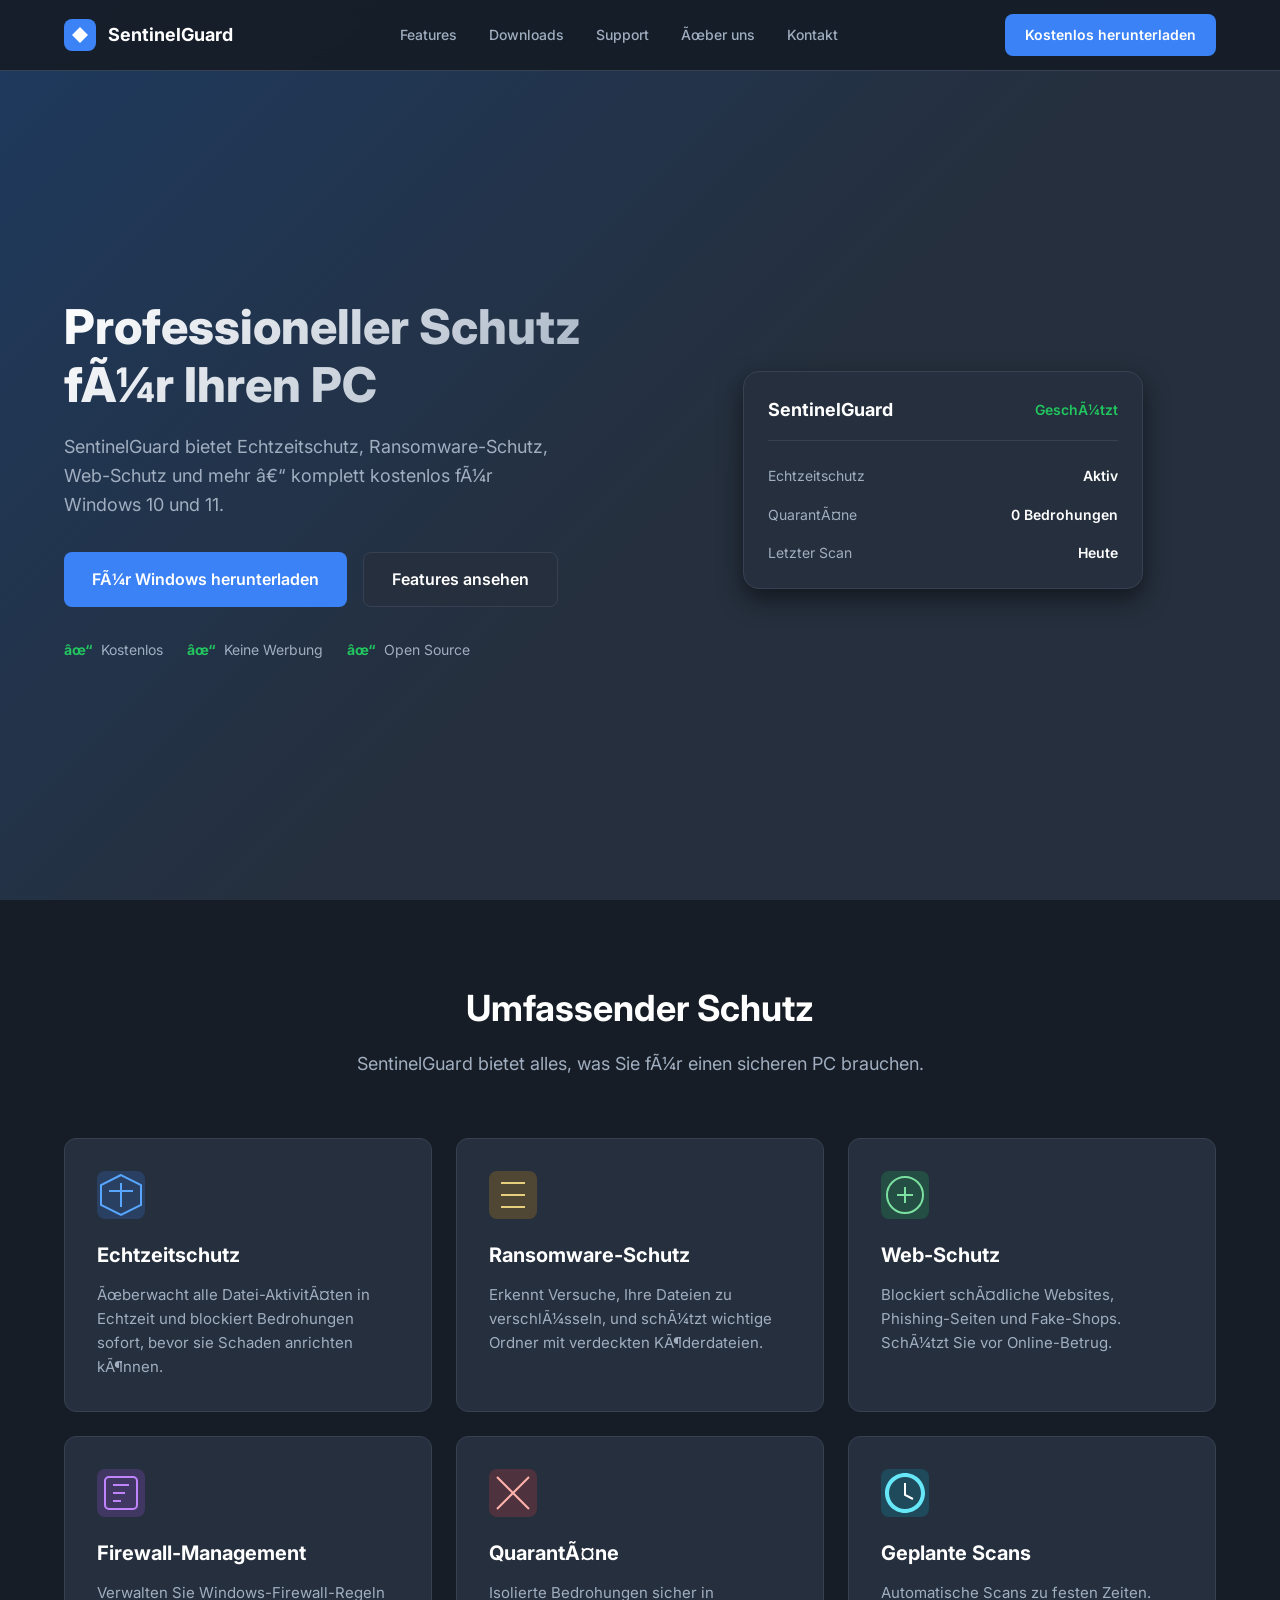
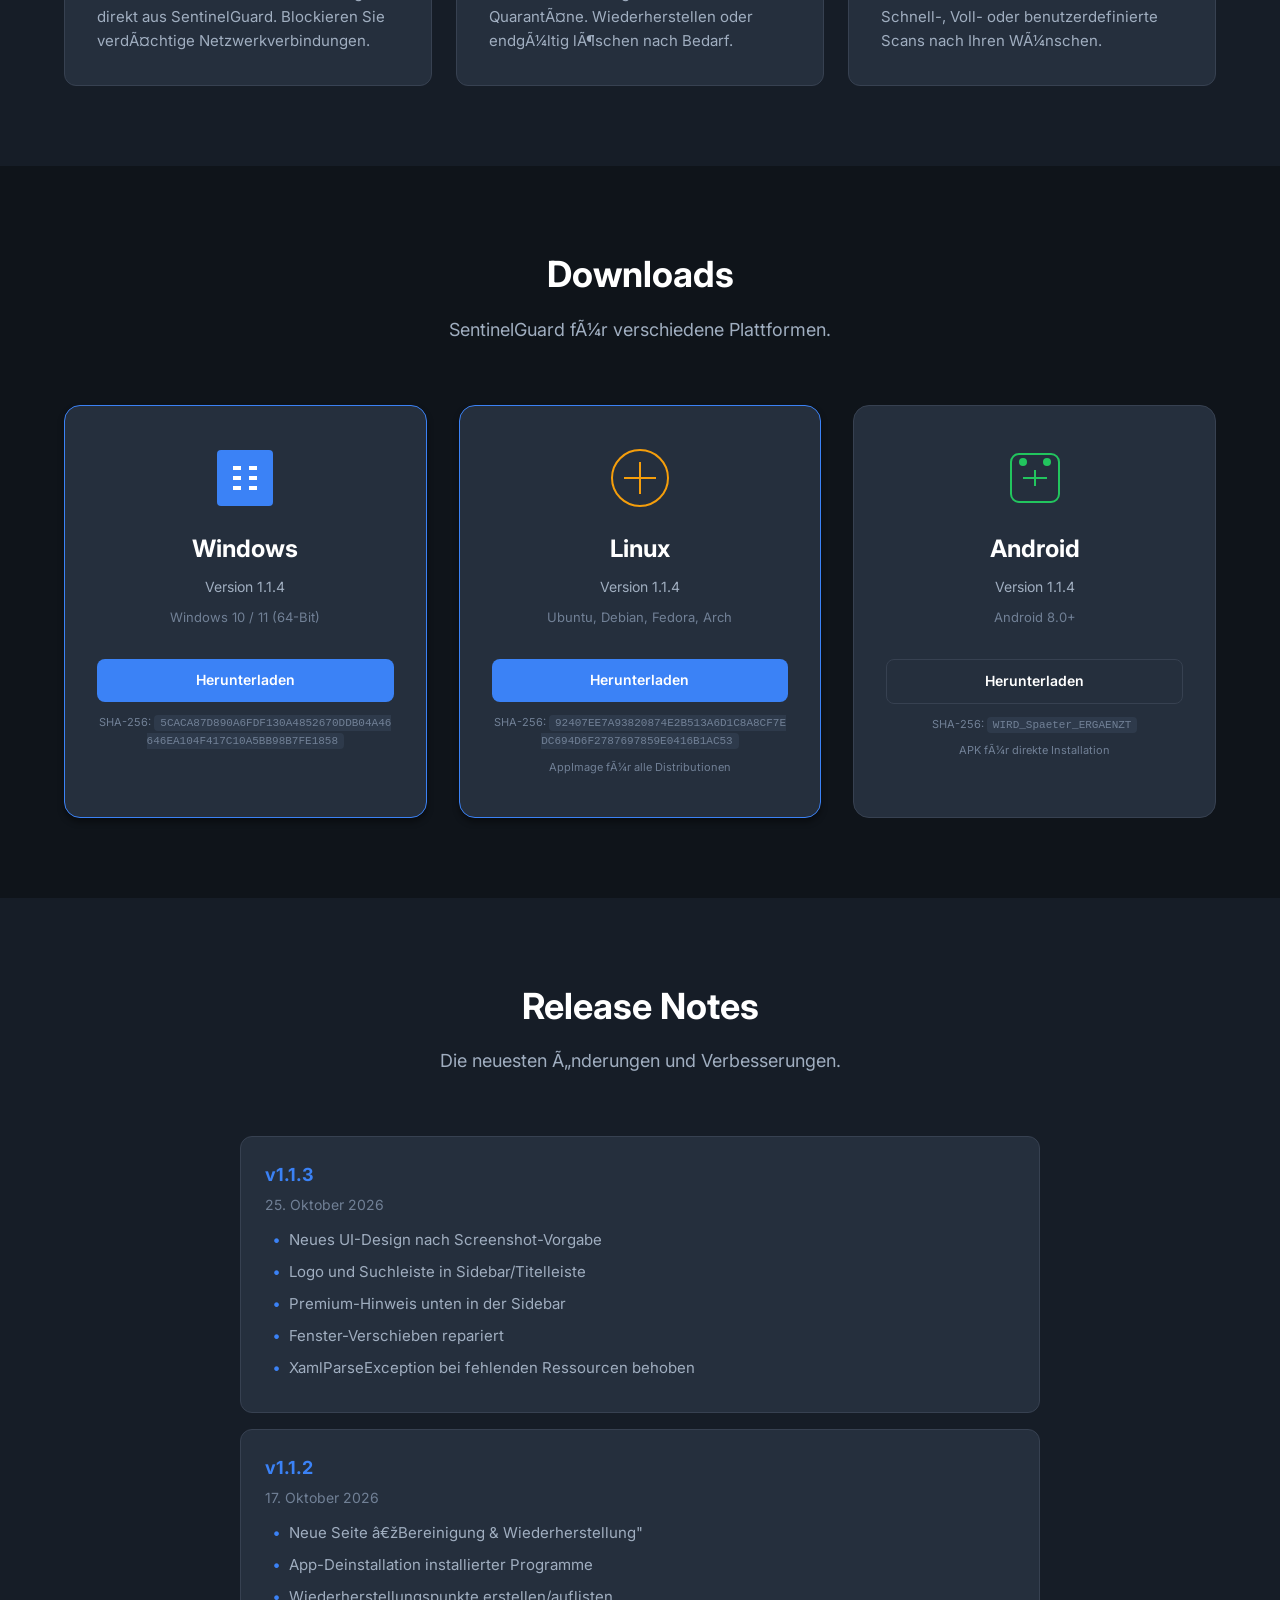
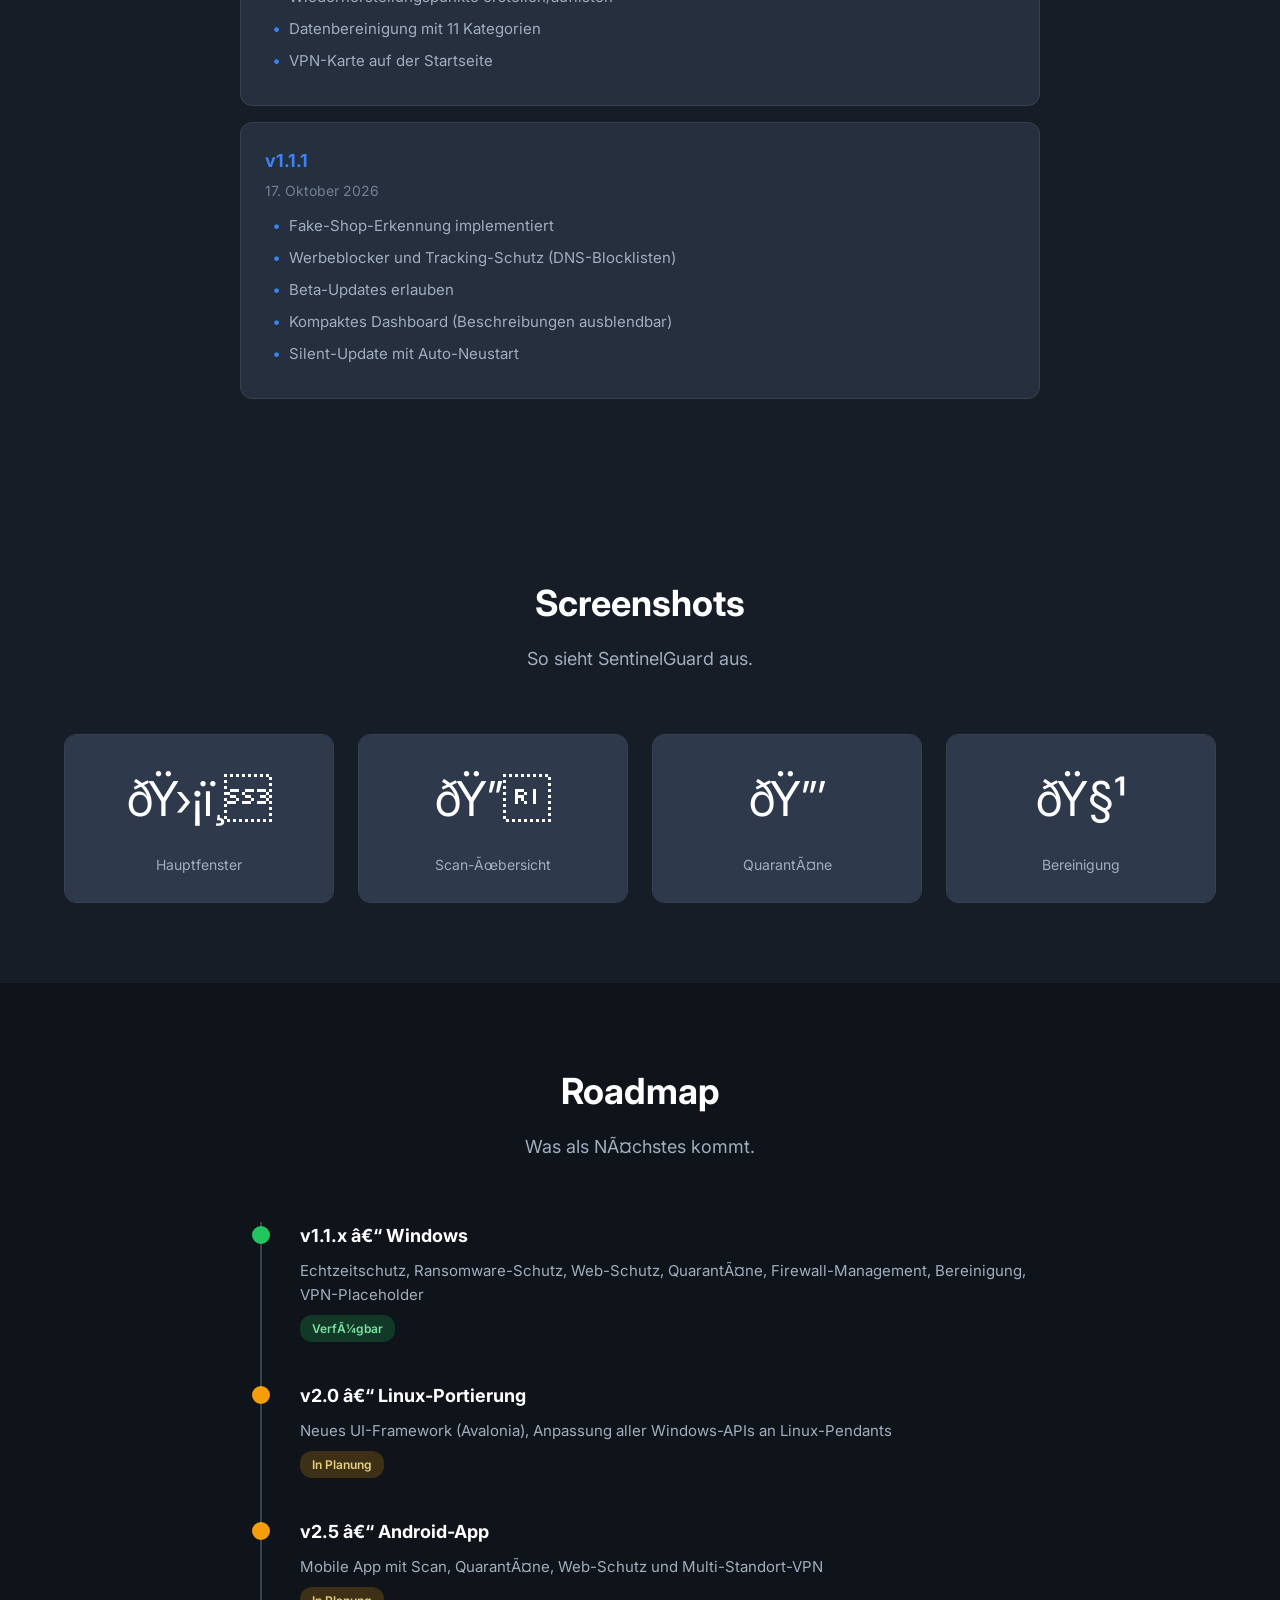
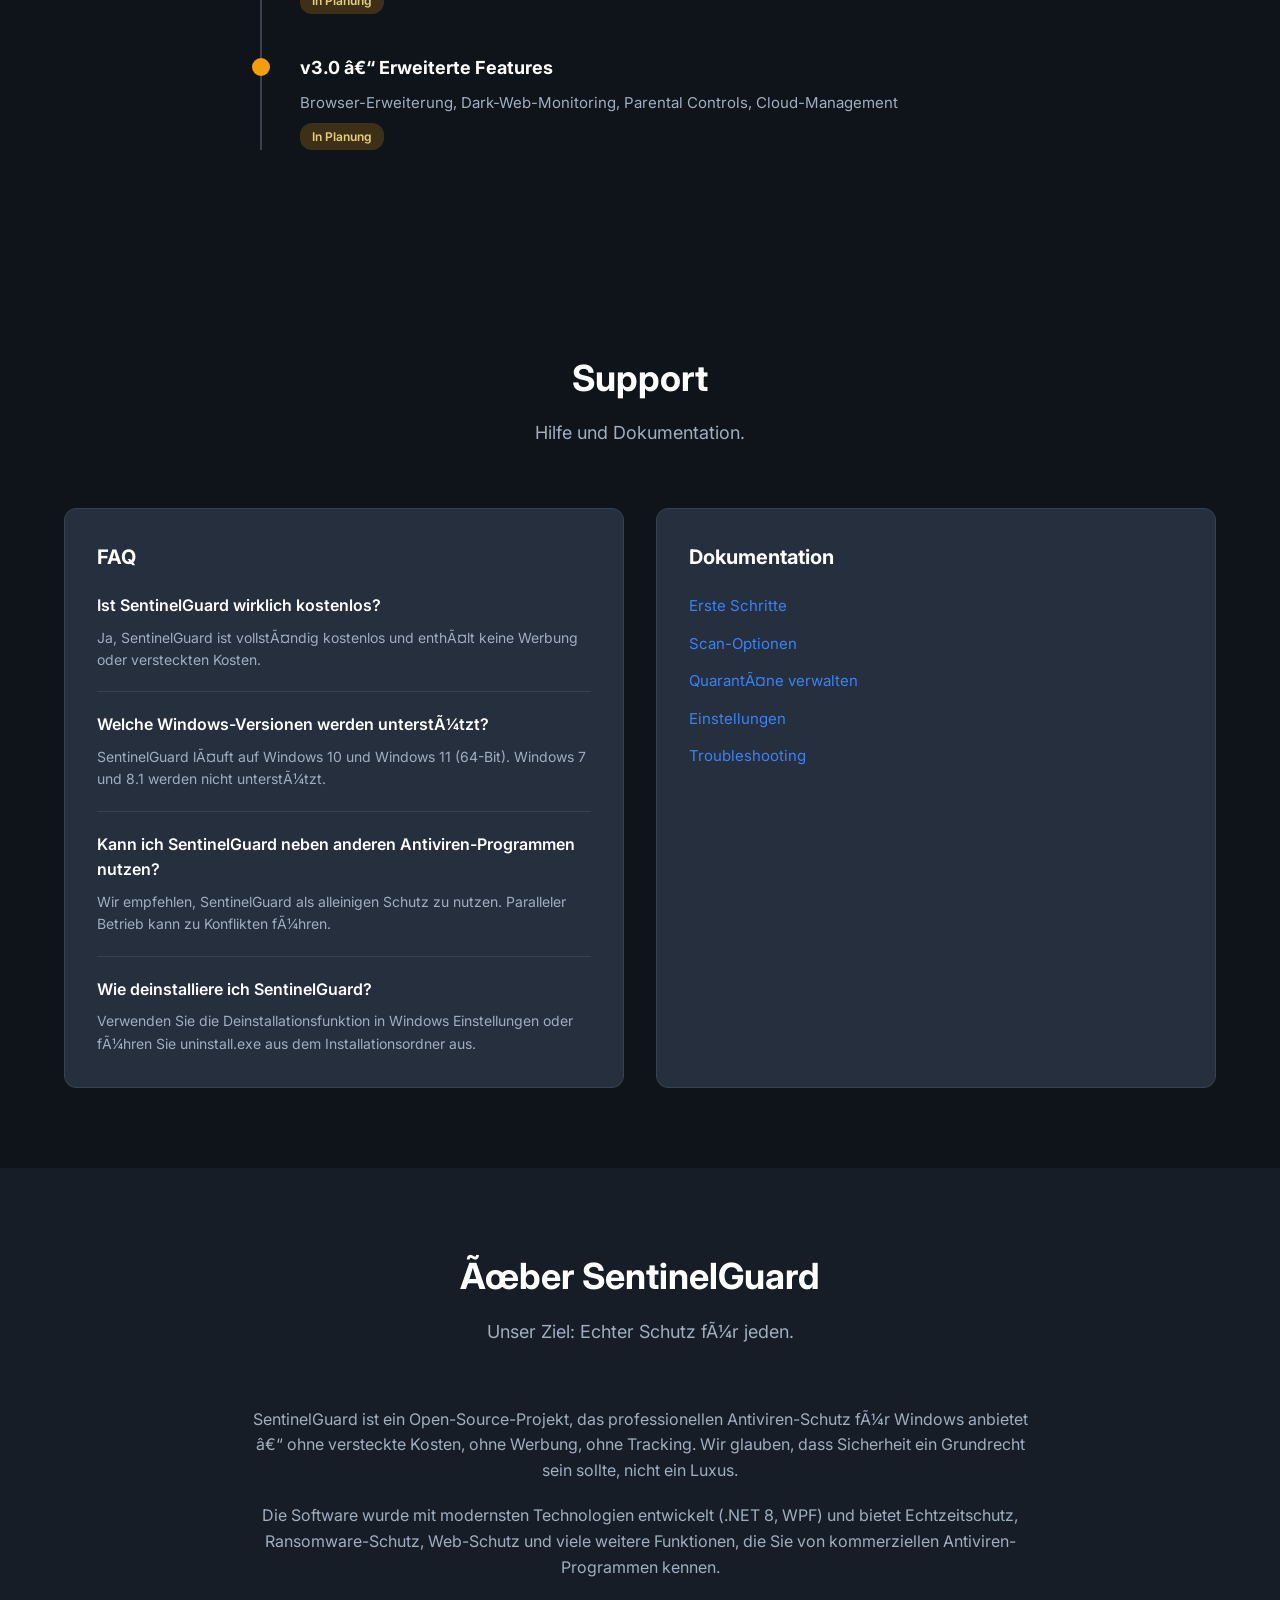
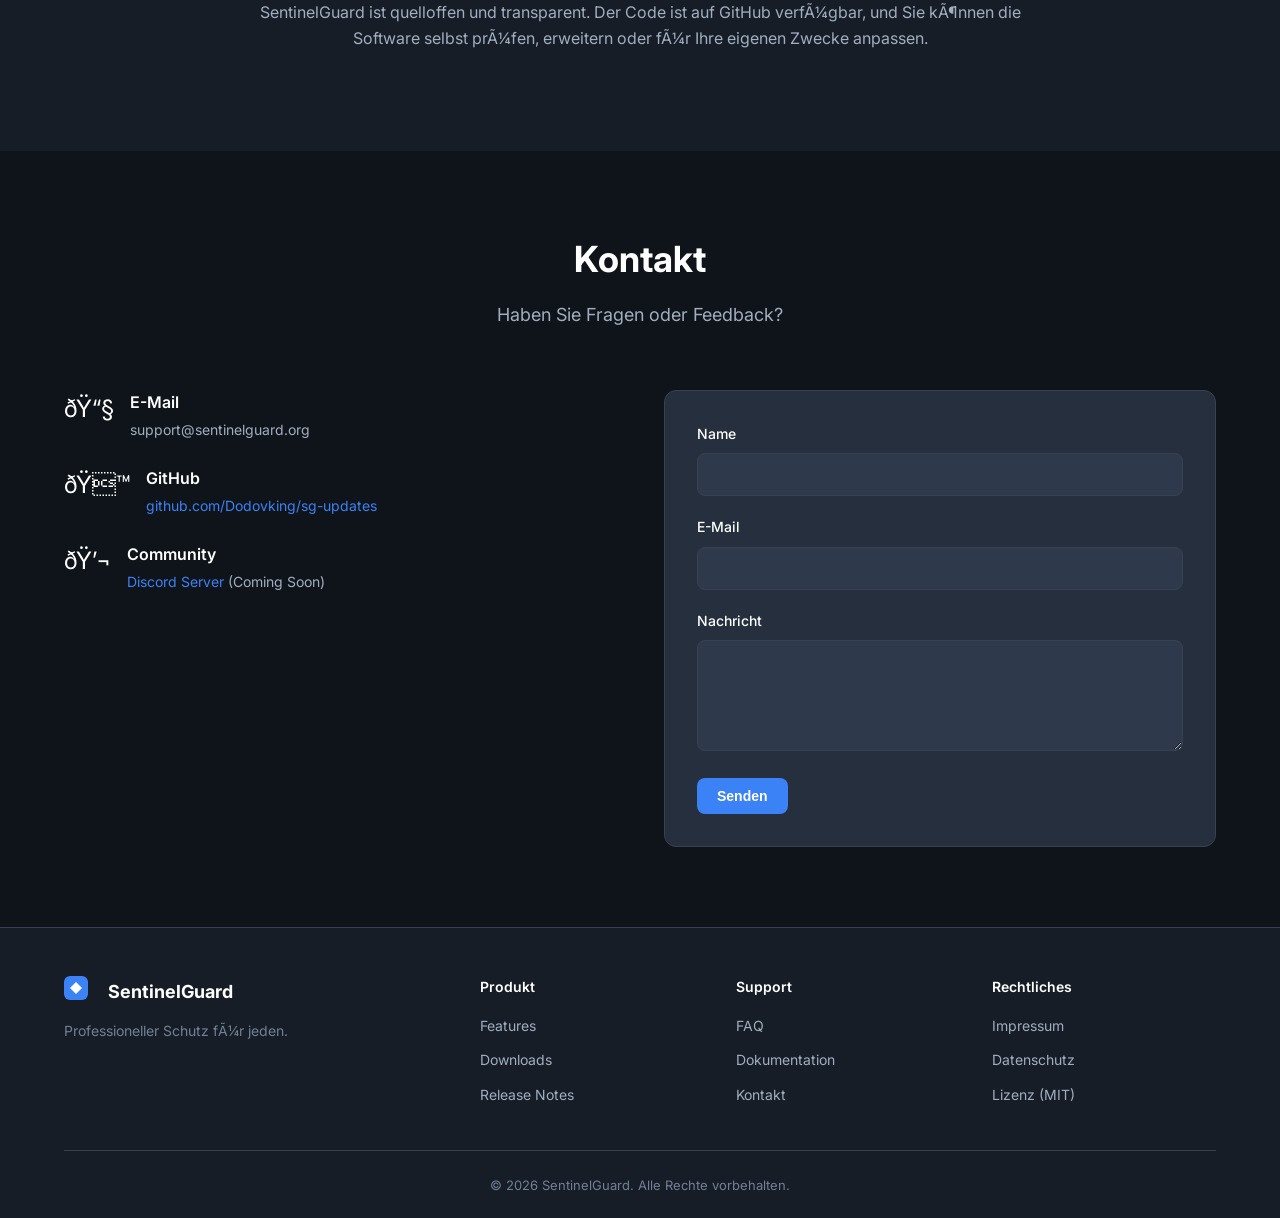
==== commit e559bf45: "Update downloads to v1.1.4" ====
--- a/index.html
+++ b/index.html
@@ -1,11 +1,11 @@
-<!DOCTYPE html>
+﻿<!DOCTYPE html>
 <html lang="de">
 <head>
     <meta charset="UTF-8">
     <meta name="viewport" content="width=device-width, initial-scale=1.0">
-    <meta name="description" content="SentinelGuard - Professionelle Antiviren-Software für Windows 10/11 mit Echtzeitschutz, Ransomware-Schutz, Web-Schutz und mehr.">
+    <meta name="description" content="SentinelGuard - Professionelle Antiviren-Software fÃ¼r Windows 10/11 mit Echtzeitschutz, Ransomware-Schutz, Web-Schutz und mehr.">
     <meta name="keywords" content="Antivirus, Virenscanner, Echtzeitschutz, Ransomware, Malware, Windows 10, Windows 11, kostenlos">
-    <title>SentinelGuard Antivirus - Professioneller Schutz für Windows</title>
+    <title>SentinelGuard Antivirus - Professioneller Schutz fÃ¼r Windows</title>
     <link rel="stylesheet" href="css/style.css">
     <link rel="preconnect" href="https://fonts.googleapis.com">
     <link rel="preconnect" href="https://fonts.gstatic.com" crossorigin>
@@ -35,7 +35,7 @@
                     <a href="#features" class="nav-link">Features</a>
                     <a href="#downloads" class="nav-link">Downloads</a>
                     <a href="#support" class="nav-link">Support</a>
-                    <a href="#about" class="nav-link">Über uns</a>
+                    <a href="#about" class="nav-link">Ãœber uns</a>
                     <a href="#contact" class="nav-link">Kontakt</a>
                 </nav>
                 <a href="#downloads" class="btn btn-primary">Kostenlos herunterladen</a>
@@ -48,23 +48,23 @@
         <div class="container">
             <div class="hero-content">
                 <div class="hero-text">
-                    <h1>Professioneller Schutz für Ihren PC</h1>
-                    <p class="hero-subtitle">SentinelGuard bietet Echtzeitschutz, Ransomware-Schutz, Web-Schutz und mehr – komplett kostenlos für Windows 10 und 11.</p>
+                    <h1>Professioneller Schutz fÃ¼r Ihren PC</h1>
+                    <p class="hero-subtitle">SentinelGuard bietet Echtzeitschutz, Ransomware-Schutz, Web-Schutz und mehr â€“ komplett kostenlos fÃ¼r Windows 10 und 11.</p>
                     <div class="hero-actions">
-                        <a href="#downloads" class="btn btn-primary btn-large">Für Windows herunterladen</a>
+                        <a href="#downloads" class="btn btn-primary btn-large">FÃ¼r Windows herunterladen</a>
                         <a href="#features" class="btn btn-secondary btn-large">Features ansehen</a>
                     </div>
                     <div class="hero-meta">
                         <div class="meta-item">
-                            <span class="meta-icon">✓</span>
+                            <span class="meta-icon">âœ“</span>
                             <span>Kostenlos</span>
                         </div>
                         <div class="meta-item">
-                            <span class="meta-icon">✓</span>
+                            <span class="meta-icon">âœ“</span>
                             <span>Keine Werbung</span>
                         </div>
                         <div class="meta-item">
-                            <span class="meta-icon">✓</span>
+                            <span class="meta-icon">âœ“</span>
                             <span>Open Source</span>
                         </div>
                     </div>
@@ -73,7 +73,7 @@
                     <div class="hero-card">
                         <div class="hero-card-header">
                             <div class="hero-card-title">SentinelGuard</div>
-                            <div class="hero-card-status">Geschützt</div>
+                            <div class="hero-card-status">GeschÃ¼tzt</div>
                         </div>
                         <div class="hero-card-body">
                             <div class="hero-card-stat">
@@ -81,7 +81,7 @@
                                 <div class="stat-value">Aktiv</div>
                             </div>
                             <div class="hero-card-stat">
-                                <div class="stat-label">Quarantäne</div>
+                                <div class="stat-label">QuarantÃ¤ne</div>
                                 <div class="stat-value">0 Bedrohungen</div>
                             </div>
                             <div class="hero-card-stat">
@@ -100,7 +100,7 @@
         <div class="container">
             <div class="section-header">
                 <h2 class="section-title">Umfassender Schutz</h2>
-                <p class="section-subtitle">SentinelGuard bietet alles, was Sie für einen sicheren PC brauchen.</p>
+                <p class="section-subtitle">SentinelGuard bietet alles, was Sie fÃ¼r einen sicheren PC brauchen.</p>
             </div>
             <div class="features-grid">
                 <div class="feature-card">
@@ -111,7 +111,7 @@
                         </svg>
                     </div>
                     <h3>Echtzeitschutz</h3>
-                    <p>Überwacht alle Datei-Aktivitäten in Echtzeit und blockiert Bedrohungen sofort, bevor sie Schaden anrichten können.</p>
+                    <p>Ãœberwacht alle Datei-AktivitÃ¤ten in Echtzeit und blockiert Bedrohungen sofort, bevor sie Schaden anrichten kÃ¶nnen.</p>
                 </div>
                 <div class="feature-card">
                     <div class="feature-icon feature-icon-orange">
@@ -120,7 +120,7 @@
                         </svg>
                     </div>
                     <h3>Ransomware-Schutz</h3>
-                    <p>Erkennt Versuche, Ihre Dateien zu verschlüsseln, und schützt wichtige Ordner mit verdeckten Köderdateien.</p>
+                    <p>Erkennt Versuche, Ihre Dateien zu verschlÃ¼sseln, und schÃ¼tzt wichtige Ordner mit verdeckten KÃ¶derdateien.</p>
                 </div>
                 <div class="feature-card">
                     <div class="feature-icon feature-icon-green">
@@ -130,7 +130,7 @@
                         </svg>
                     </div>
                     <h3>Web-Schutz</h3>
-                    <p>Blockiert schädliche Websites, Phishing-Seiten und Fake-Shops. Schützt Sie vor Online-Betrug.</p>
+                    <p>Blockiert schÃ¤dliche Websites, Phishing-Seiten und Fake-Shops. SchÃ¼tzt Sie vor Online-Betrug.</p>
                 </div>
                 <div class="feature-card">
                     <div class="feature-icon feature-icon-purple">
@@ -140,7 +140,7 @@
                         </svg>
                     </div>
                     <h3>Firewall-Management</h3>
-                    <p>Verwalten Sie Windows-Firewall-Regeln direkt aus SentinelGuard. Blockieren Sie verdächtige Netzwerkverbindungen.</p>
+                    <p>Verwalten Sie Windows-Firewall-Regeln direkt aus SentinelGuard. Blockieren Sie verdÃ¤chtige Netzwerkverbindungen.</p>
                 </div>
                 <div class="feature-card">
                     <div class="feature-icon feature-icon-red">
@@ -148,8 +148,8 @@
                             <path d="M8 8L40 40M40 8L8 40" stroke="currentColor" stroke-width="2"/>
                         </svg>
                     </div>
-                    <h3>Quarantäne</h3>
-                    <p>Isolierte Bedrohungen sicher in Quarantäne. Wiederherstellen oder endgültig löschen nach Bedarf.</p>
+                    <h3>QuarantÃ¤ne</h3>
+                    <p>Isolierte Bedrohungen sicher in QuarantÃ¤ne. Wiederherstellen oder endgÃ¼ltig lÃ¶schen nach Bedarf.</p>
                 </div>
                 <div class="feature-card">
                     <div class="feature-icon feature-icon-cyan">
@@ -159,7 +159,7 @@
                         </svg>
                     </div>
                     <h3>Geplante Scans</h3>
-                    <p>Automatische Scans zu festen Zeiten. Schnell-, Voll- oder benutzerdefinierte Scans nach Ihren Wünschen.</p>
+                    <p>Automatische Scans zu festen Zeiten. Schnell-, Voll- oder benutzerdefinierte Scans nach Ihren WÃ¼nschen.</p>
                 </div>
             </div>
         </div>
@@ -170,7 +170,7 @@
         <div class="container">
             <div class="section-header">
                 <h2 class="section-title">Downloads</h2>
-                <p class="section-subtitle">SentinelGuard für verschiedene Plattformen.</p>
+                <p class="section-subtitle">SentinelGuard fÃ¼r verschiedene Plattformen.</p>
             </div>
             <div class="downloads-grid">
                 <!-- Windows -->
@@ -182,10 +182,10 @@
                         </svg>
                     </div>
                     <h3>Windows</h3>
-                    <p class="download-version">Version 1.1.3</p>
+                    <p class="download-version">Version 1.1.4</p>
                     <p class="download-requirements">Windows 10 / 11 (64-Bit)</p>
-                    <a href="https://github.com/Dodovking/sg-updates/releases/download/v1.1.3/SentinelGuard-Setup-1.1.3.exe" class="btn btn-primary btn-download">Herunterladen</a>
-                    <p class="download-sha">SHA-256: <code>AE209E061F01A4A738B9A2285DCF2E8581D0DFC17757795BD31860E394E112E3</code></p>
+                    <a href="https://github.com/Dodovking/sg-updates/releases/download/v1.1.4/SentinelGuard-Setup-1.1.4.exe" class="btn btn-primary btn-download">Herunterladen</a>
+                    <p class="download-sha">SHA-256: <code>5CACA87D890A6FDF130A4852670DDB04A46646EA104F417C10A5BB98B7FE1858</code></p>
                 </div>
                 <!-- Linux -->
                 <div class="download-card download-card-active">
@@ -196,11 +196,11 @@
                         </svg>
                     </div>
                     <h3>Linux</h3>
-                    <p class="download-version">Version 1.1.3</p>
+                    <p class="download-version">Version 1.1.4</p>
                     <p class="download-requirements">Ubuntu, Debian, Fedora, Arch</p>
                     <a href="https://github.com/Dodovking/sg-website/releases/download/v1.1.3-linux/SentinelGuard-Linux-1.1.3.zip" class="btn btn-primary btn-download">Herunterladen</a>
                     <p class="download-sha">SHA-256: <code>92407EE7A93820874E2B513A6D1C8A8CF7EDC694D6F2787697859E0416B1AC53</code></p>
-                    <p style="font-size: 11px; color: var(--text-muted); margin-top: 8px;">AppImage für alle Distributionen</p>
+                    <p style="font-size: 11px; color: var(--text-muted); margin-top: 8px;">AppImage fÃ¼r alle Distributionen</p>
                 </div>
                 <!-- Android -->
                 <div class="download-card download-card-soon">
@@ -213,11 +213,11 @@
                         </svg>
                     </div>
                     <h3>Android</h3>
-                    <p class="download-version">Version 1.1.3</p>
+                    <p class="download-version">Version 1.1.4</p>
                     <p class="download-requirements">Android 8.0+</p>
                     <a href="https://github.com/Dodovking/sg-website/releases/download/v1.1.3-android/SentinelGuard-Android-1.1.3.apk" class="btn btn-secondary btn-download">Herunterladen</a>
                     <p class="download-sha">SHA-256: <code>WIRD_Spaeter_ERGAENZT</code></p>
-                    <p style="font-size: 11px; color: var(--text-muted); margin-top: 8px;">APK für direkte Installation</p>
+                    <p style="font-size: 11px; color: var(--text-muted); margin-top: 8px;">APK fÃ¼r direkte Installation</p>
                 </div>
             </div>
         </div>
@@ -228,7 +228,7 @@
         <div class="container">
             <div class="section-header">
                 <h2 class="section-title">Release Notes</h2>
-                <p class="section-subtitle">Die neuesten Änderungen und Verbesserungen.</p>
+                <p class="section-subtitle">Die neuesten Ã„nderungen und Verbesserungen.</p>
             </div>
             <div class="release-list">
                 <div class="release-item">
@@ -246,7 +246,7 @@
                     <div class="release-version">v1.1.2</div>
                     <div class="release-date">17. Oktober 2026</div>
                     <ul class="release-changes">
-                        <li>Neue Seite „Bereinigung & Wiederherstellung"</li>
+                        <li>Neue Seite â€žBereinigung & Wiederherstellung"</li>
                         <li>App-Deinstallation installierter Programme</li>
                         <li>Wiederherstellungspunkte erstellen/auflisten</li>
                         <li>Datenbereinigung mit 11 Kategorien</li>
@@ -278,25 +278,25 @@
             <div class="screenshots-grid">
                 <div class="screenshot-card">
                     <div class="screenshot-placeholder">
-                        <div class="screenshot-icon">🛡️</div>
+                        <div class="screenshot-icon">ðŸ›¡ï¸</div>
                         <p>Hauptfenster</p>
                     </div>
                 </div>
                 <div class="screenshot-card">
                     <div class="screenshot-placeholder">
-                        <div class="screenshot-icon">🔍</div>
-                        <p>Scan-Übersicht</p>
+                        <div class="screenshot-icon">ðŸ”</div>
+                        <p>Scan-Ãœbersicht</p>
                     </div>
                 </div>
                 <div class="screenshot-card">
                     <div class="screenshot-placeholder">
-                        <div class="screenshot-icon">🔒</div>
-                        <p>Quarantäne</p>
+                        <div class="screenshot-icon">ðŸ”’</div>
+                        <p>QuarantÃ¤ne</p>
                     </div>
                 </div>
                 <div class="screenshot-card">
                     <div class="screenshot-placeholder">
-                        <div class="screenshot-icon">🧹</div>
+                        <div class="screenshot-icon">ðŸ§¹</div>
                         <p>Bereinigung</p>
                     </div>
                 </div>
@@ -309,21 +309,21 @@
         <div class="container">
             <div class="section-header">
                 <h2 class="section-title">Roadmap</h2>
-                <p class="section-subtitle">Was als Nächstes kommt.</p>
+                <p class="section-subtitle">Was als NÃ¤chstes kommt.</p>
             </div>
             <div class="roadmap-timeline">
                 <div class="roadmap-item roadmap-item-done">
                     <div class="roadmap-marker"></div>
                     <div class="roadmap-content">
-                        <h3>v1.1.x – Windows</h3>
-                        <p>Echtzeitschutz, Ransomware-Schutz, Web-Schutz, Quarantäne, Firewall-Management, Bereinigung, VPN-Placeholder</p>
-                        <span class="roadmap-status">Verfügbar</span>
+                        <h3>v1.1.x â€“ Windows</h3>
+                        <p>Echtzeitschutz, Ransomware-Schutz, Web-Schutz, QuarantÃ¤ne, Firewall-Management, Bereinigung, VPN-Placeholder</p>
+                        <span class="roadmap-status">VerfÃ¼gbar</span>
                     </div>
                 </div>
                 <div class="roadmap-item roadmap-item-progress">
                     <div class="roadmap-marker"></div>
                     <div class="roadmap-content">
-                        <h3>v2.0 – Linux-Portierung</h3>
+                        <h3>v2.0 â€“ Linux-Portierung</h3>
                         <p>Neues UI-Framework (Avalonia), Anpassung aller Windows-APIs an Linux-Pendants</p>
                         <span class="roadmap-status">In Planung</span>
                     </div>
@@ -331,15 +331,15 @@
                 <div class="roadmap-item roadmap-item-progress">
                     <div class="roadmap-marker"></div>
                     <div class="roadmap-content">
-                        <h3>v2.5 – Android-App</h3>
-                        <p>Mobile App mit Scan, Quarantäne, Web-Schutz und Multi-Standort-VPN</p>
+                        <h3>v2.5 â€“ Android-App</h3>
+                        <p>Mobile App mit Scan, QuarantÃ¤ne, Web-Schutz und Multi-Standort-VPN</p>
                         <span class="roadmap-status">In Planung</span>
                     </div>
                 </div>
                 <div class="roadmap-item roadmap-item-progress">
                     <div class="roadmap-marker"></div>
                     <div class="roadmap-content">
-                        <h3>v3.0 – Erweiterte Features</h3>
+                        <h3>v3.0 â€“ Erweiterte Features</h3>
                         <p>Browser-Erweiterung, Dark-Web-Monitoring, Parental Controls, Cloud-Management</p>
                         <span class="roadmap-status">In Planung</span>
                     </div>
@@ -360,19 +360,19 @@
                     <h3>FAQ</h3>
                     <div class="faq-item">
                         <h4>Ist SentinelGuard wirklich kostenlos?</h4>
-                        <p>Ja, SentinelGuard ist vollständig kostenlos und enthält keine Werbung oder versteckten Kosten.</p>
+                        <p>Ja, SentinelGuard ist vollstÃ¤ndig kostenlos und enthÃ¤lt keine Werbung oder versteckten Kosten.</p>
                     </div>
                     <div class="faq-item">
-                        <h4>Welche Windows-Versionen werden unterstützt?</h4>
-                        <p>SentinelGuard läuft auf Windows 10 und Windows 11 (64-Bit). Windows 7 und 8.1 werden nicht unterstützt.</p>
+                        <h4>Welche Windows-Versionen werden unterstÃ¼tzt?</h4>
+                        <p>SentinelGuard lÃ¤uft auf Windows 10 und Windows 11 (64-Bit). Windows 7 und 8.1 werden nicht unterstÃ¼tzt.</p>
                     </div>
                     <div class="faq-item">
                         <h4>Kann ich SentinelGuard neben anderen Antiviren-Programmen nutzen?</h4>
-                        <p>Wir empfehlen, SentinelGuard als alleinigen Schutz zu nutzen. Paralleler Betrieb kann zu Konflikten führen.</p>
+                        <p>Wir empfehlen, SentinelGuard als alleinigen Schutz zu nutzen. Paralleler Betrieb kann zu Konflikten fÃ¼hren.</p>
                     </div>
                     <div class="faq-item">
                         <h4>Wie deinstalliere ich SentinelGuard?</h4>
-                        <p>Verwenden Sie die Deinstallationsfunktion in Windows Einstellungen oder führen Sie uninstall.exe aus dem Installationsordner aus.</p>
+                        <p>Verwenden Sie die Deinstallationsfunktion in Windows Einstellungen oder fÃ¼hren Sie uninstall.exe aus dem Installationsordner aus.</p>
                     </div>
                 </div>
                 <div class="support-card">
@@ -380,7 +380,7 @@
                     <ul class="doc-links">
                         <li><a href="#">Erste Schritte</a></li>
                         <li><a href="#">Scan-Optionen</a></li>
-                        <li><a href="#">Quarantäne verwalten</a></li>
+                        <li><a href="#">QuarantÃ¤ne verwalten</a></li>
                         <li><a href="#">Einstellungen</a></li>
                         <li><a href="#">Troubleshooting</a></li>
                     </ul>
@@ -393,13 +393,13 @@
     <section id="about" class="about">
         <div class="container">
             <div class="section-header">
-                <h2 class="section-title">Über SentinelGuard</h2>
-                <p class="section-subtitle">Unser Ziel: Echter Schutz für jeden.</p>
+                <h2 class="section-title">Ãœber SentinelGuard</h2>
+                <p class="section-subtitle">Unser Ziel: Echter Schutz fÃ¼r jeden.</p>
             </div>
             <div class="about-content">
-                <p>SentinelGuard ist ein Open-Source-Projekt, das professionellen Antiviren-Schutz für Windows anbietet – ohne versteckte Kosten, ohne Werbung, ohne Tracking. Wir glauben, dass Sicherheit ein Grundrecht sein sollte, nicht ein Luxus.</p>
+                <p>SentinelGuard ist ein Open-Source-Projekt, das professionellen Antiviren-Schutz fÃ¼r Windows anbietet â€“ ohne versteckte Kosten, ohne Werbung, ohne Tracking. Wir glauben, dass Sicherheit ein Grundrecht sein sollte, nicht ein Luxus.</p>
                 <p>Die Software wurde mit modernsten Technologien entwickelt (.NET 8, WPF) und bietet Echtzeitschutz, Ransomware-Schutz, Web-Schutz und viele weitere Funktionen, die Sie von kommerziellen Antiviren-Programmen kennen.</p>
-                <p>SentinelGuard ist quelloffen und transparent. Der Code ist auf GitHub verfügbar, und Sie können die Software selbst prüfen, erweitern oder für Ihre eigenen Zwecke anpassen.</p>
+                <p>SentinelGuard ist quelloffen und transparent. Der Code ist auf GitHub verfÃ¼gbar, und Sie kÃ¶nnen die Software selbst prÃ¼fen, erweitern oder fÃ¼r Ihre eigenen Zwecke anpassen.</p>
             </div>
         </div>
     </section>
@@ -414,21 +414,21 @@
             <div class="contact-content">
                 <div class="contact-info">
                     <div class="contact-item">
-                        <div class="contact-icon">📧</div>
+                        <div class="contact-icon">ðŸ“§</div>
                         <div>
                             <h4>E-Mail</h4>
                             <p>support@sentinelguard.org</p>
                         </div>
                     </div>
                     <div class="contact-item">
-                        <div class="contact-icon">🐙</div>
+                        <div class="contact-icon">ðŸ™</div>
                         <div>
                             <h4>GitHub</h4>
                             <p><a href="https://github.com/Dodovking/sg-updates" target="_blank">github.com/Dodovking/sg-updates</a></p>
                         </div>
                     </div>
                     <div class="contact-item">
-                        <div class="contact-icon">💬</div>
+                        <div class="contact-icon">ðŸ’¬</div>
                         <div>
                             <h4>Community</h4>
                             <p><a href="#" target="_blank">Discord Server</a> (Coming Soon)</p>
@@ -476,7 +476,7 @@
                         </div>
                         <span class="logo-text">SentinelGuard</span>
                     </div>
-                    <p class="footer-tagline">Professioneller Schutz für jeden.</p>
+                    <p class="footer-tagline">Professioneller Schutz fÃ¼r jeden.</p>
                 </div>
                 <div class="footer-links">
                     <div class="footer-link-group">
@@ -508,3 +508,4 @@
     <script src="js/main.js"></script>
 </body>
 </html>
+
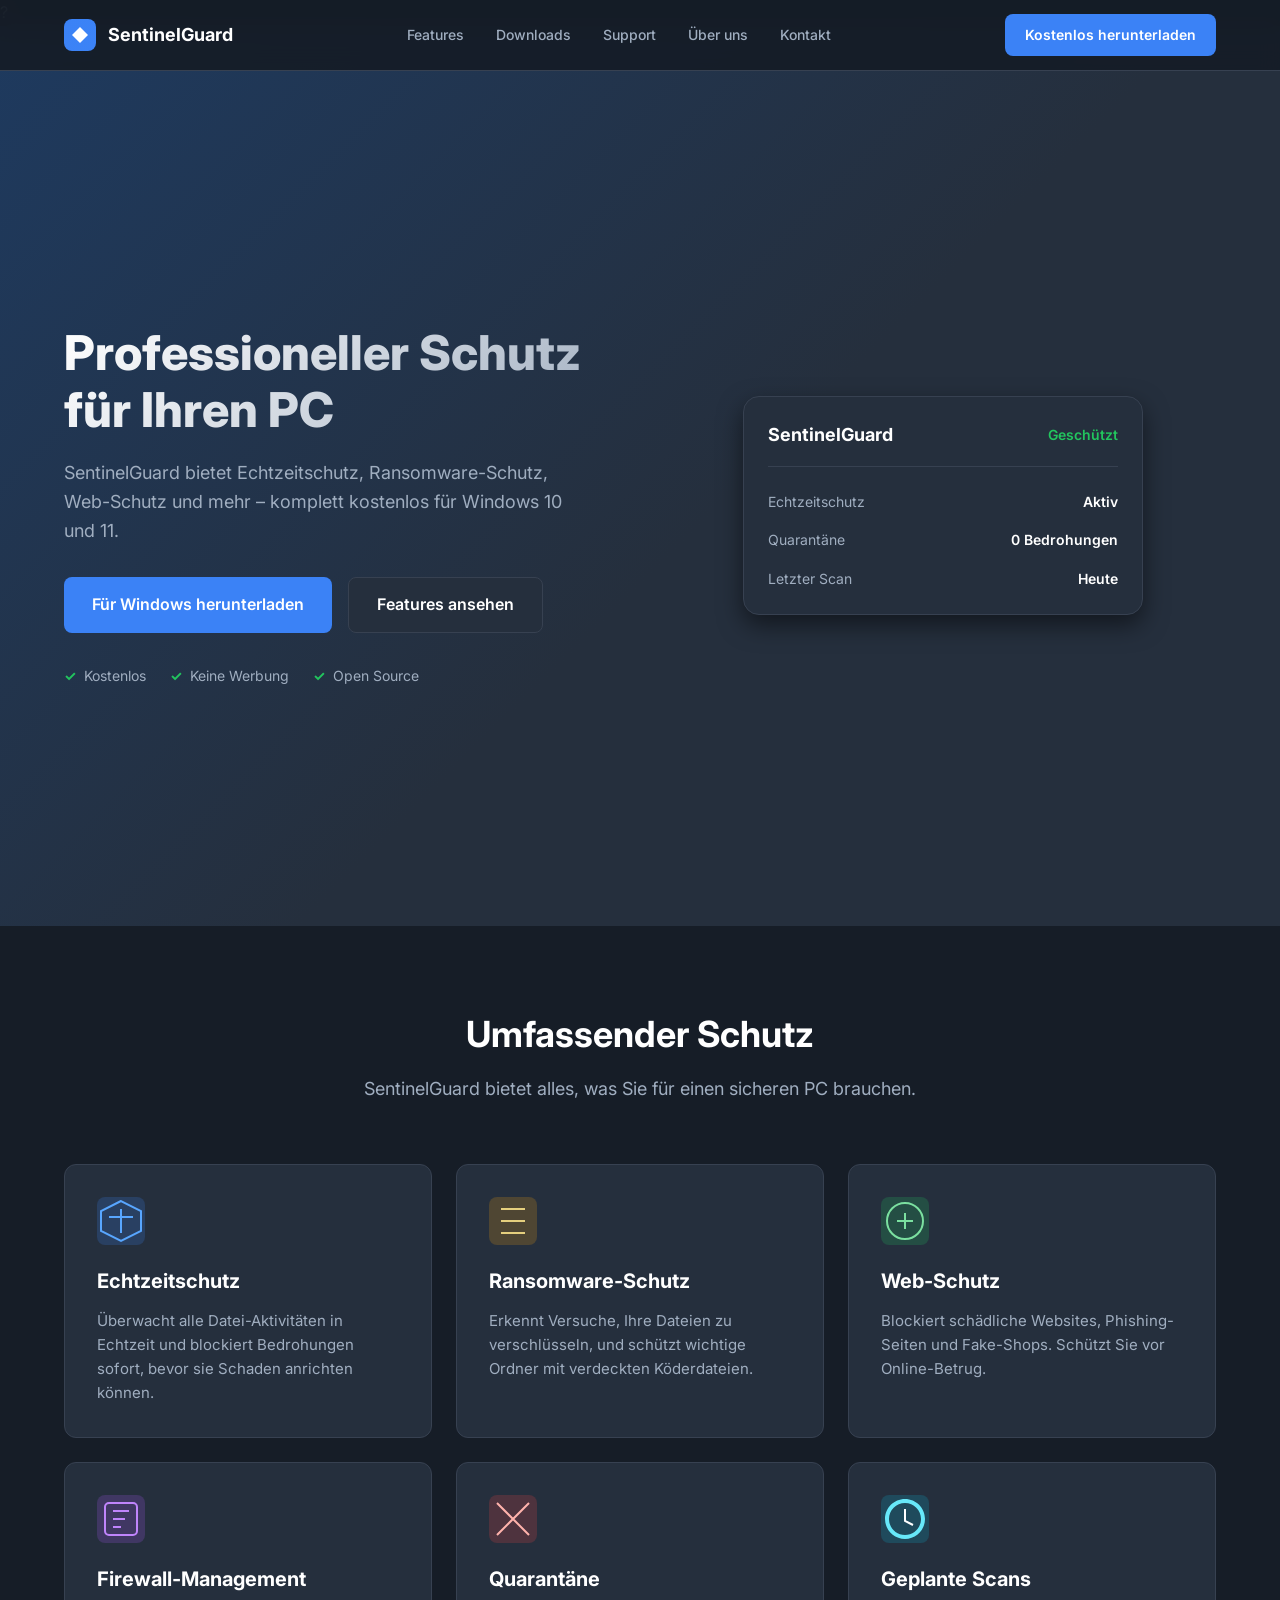
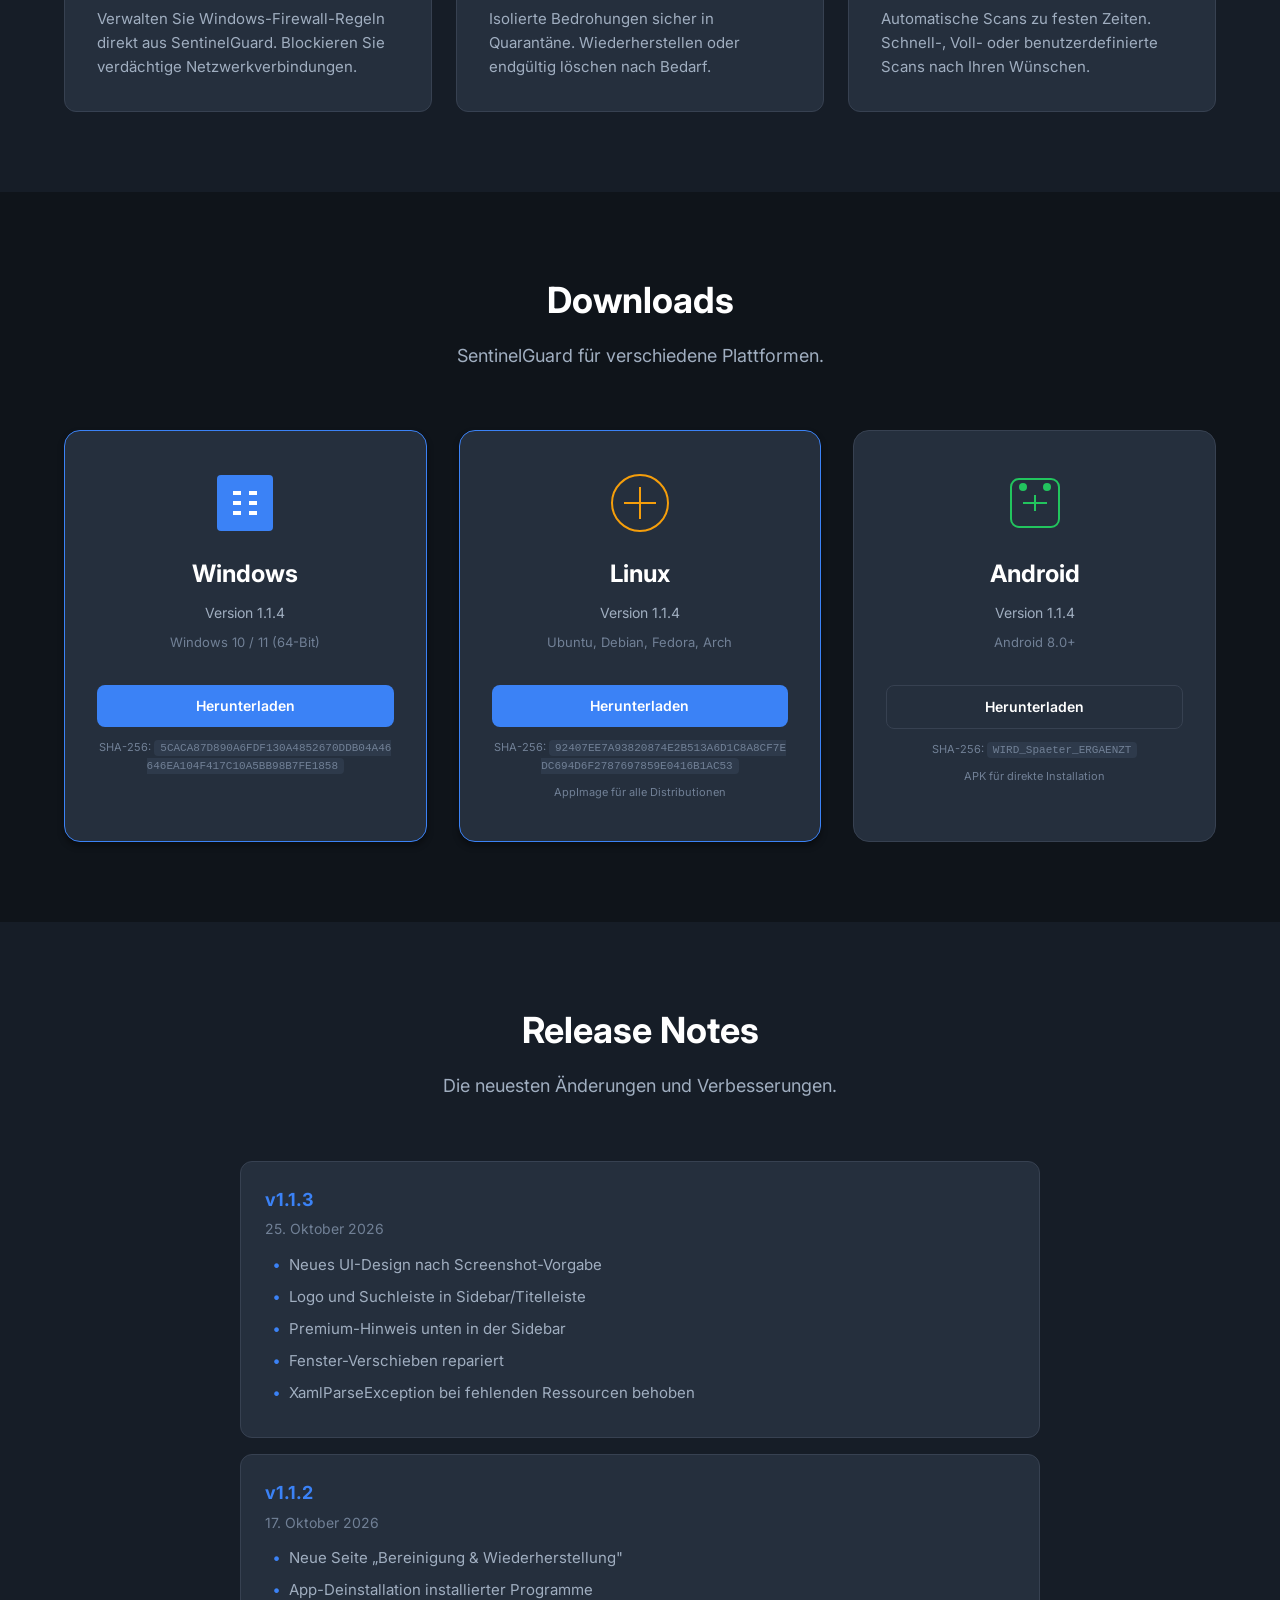
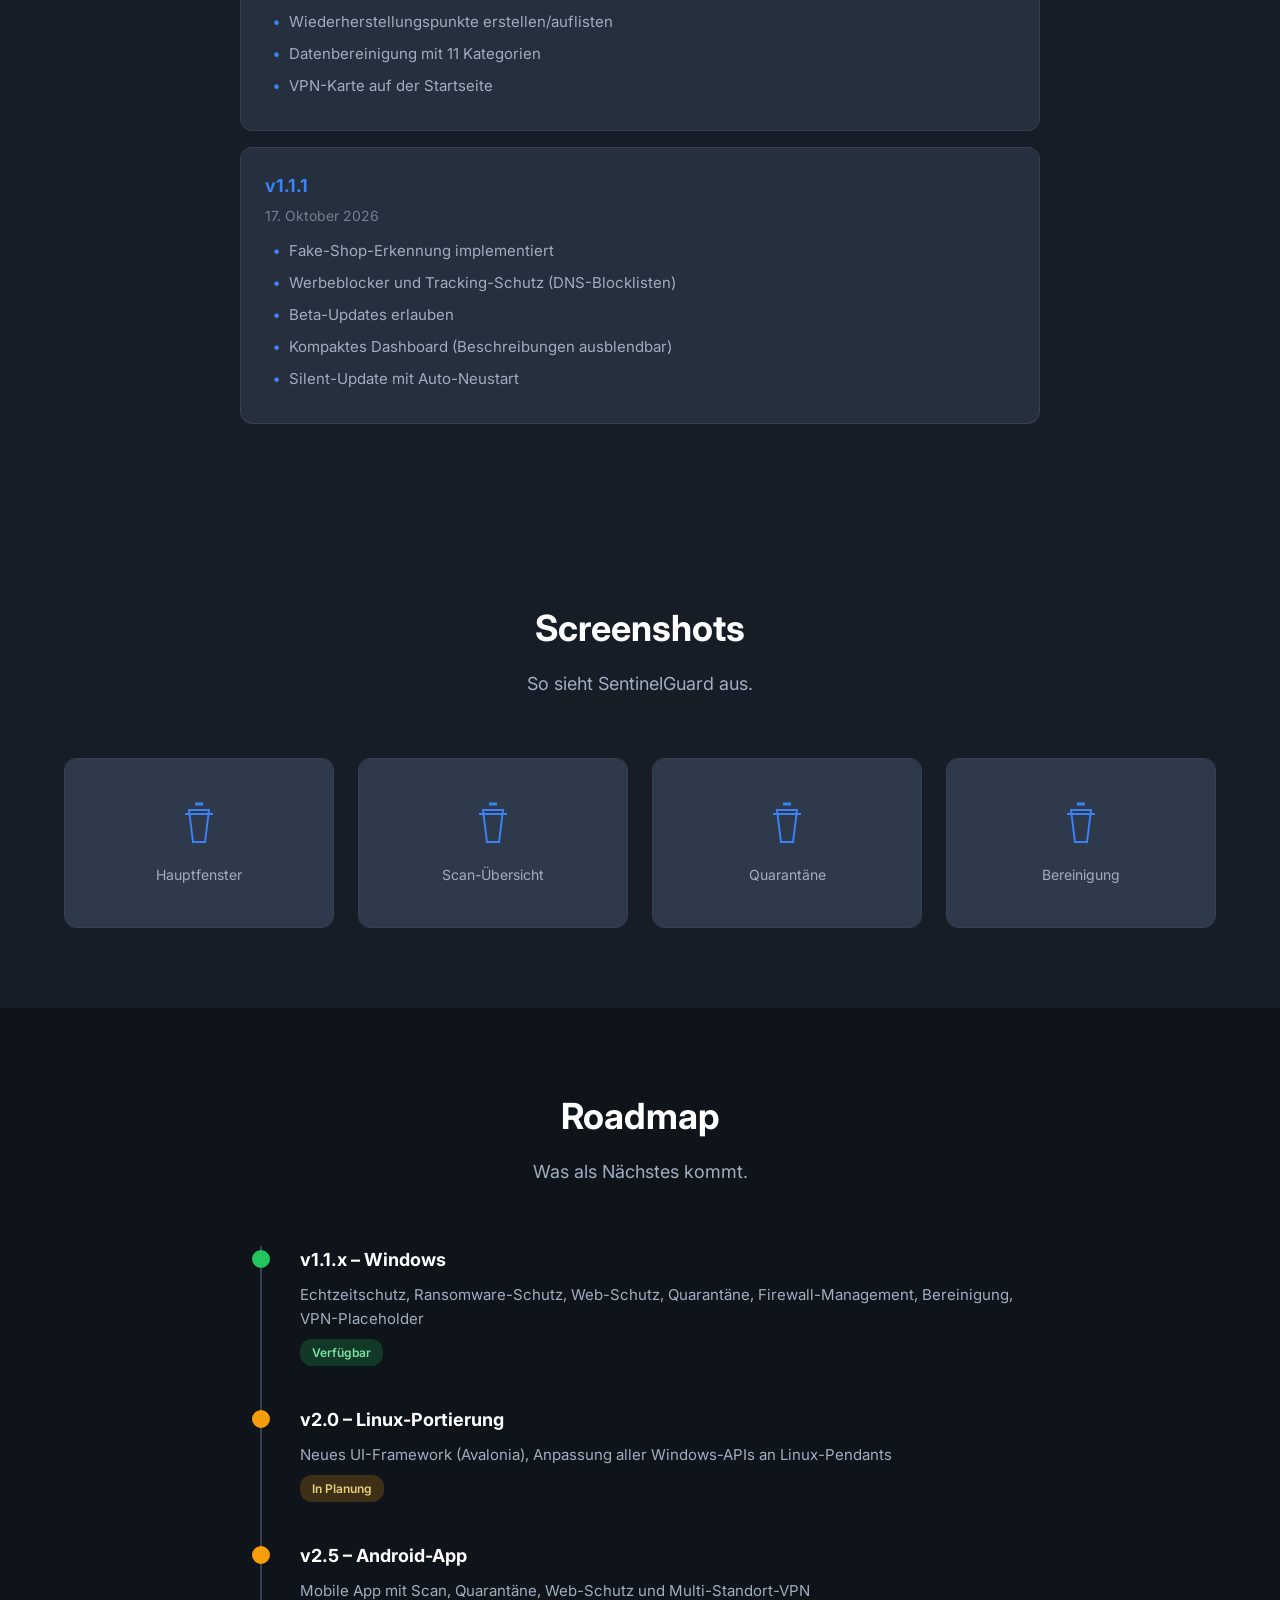
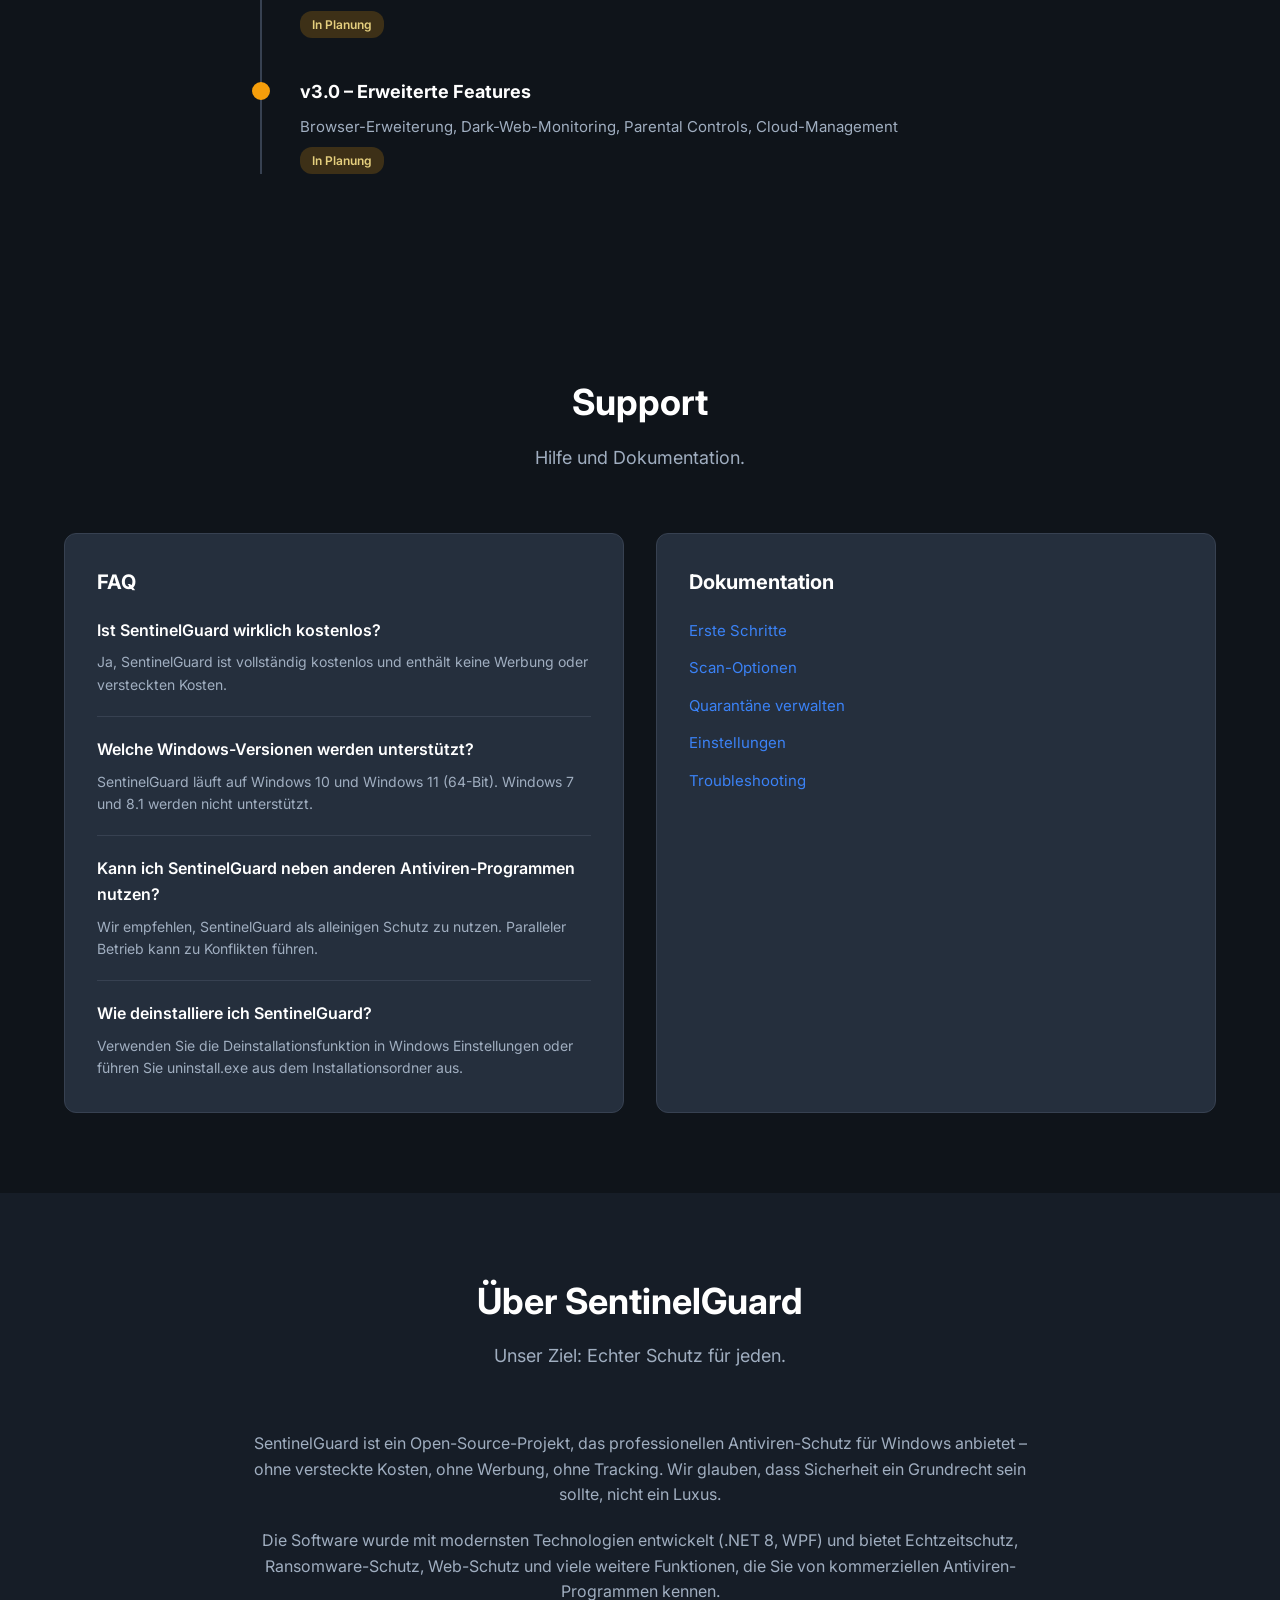
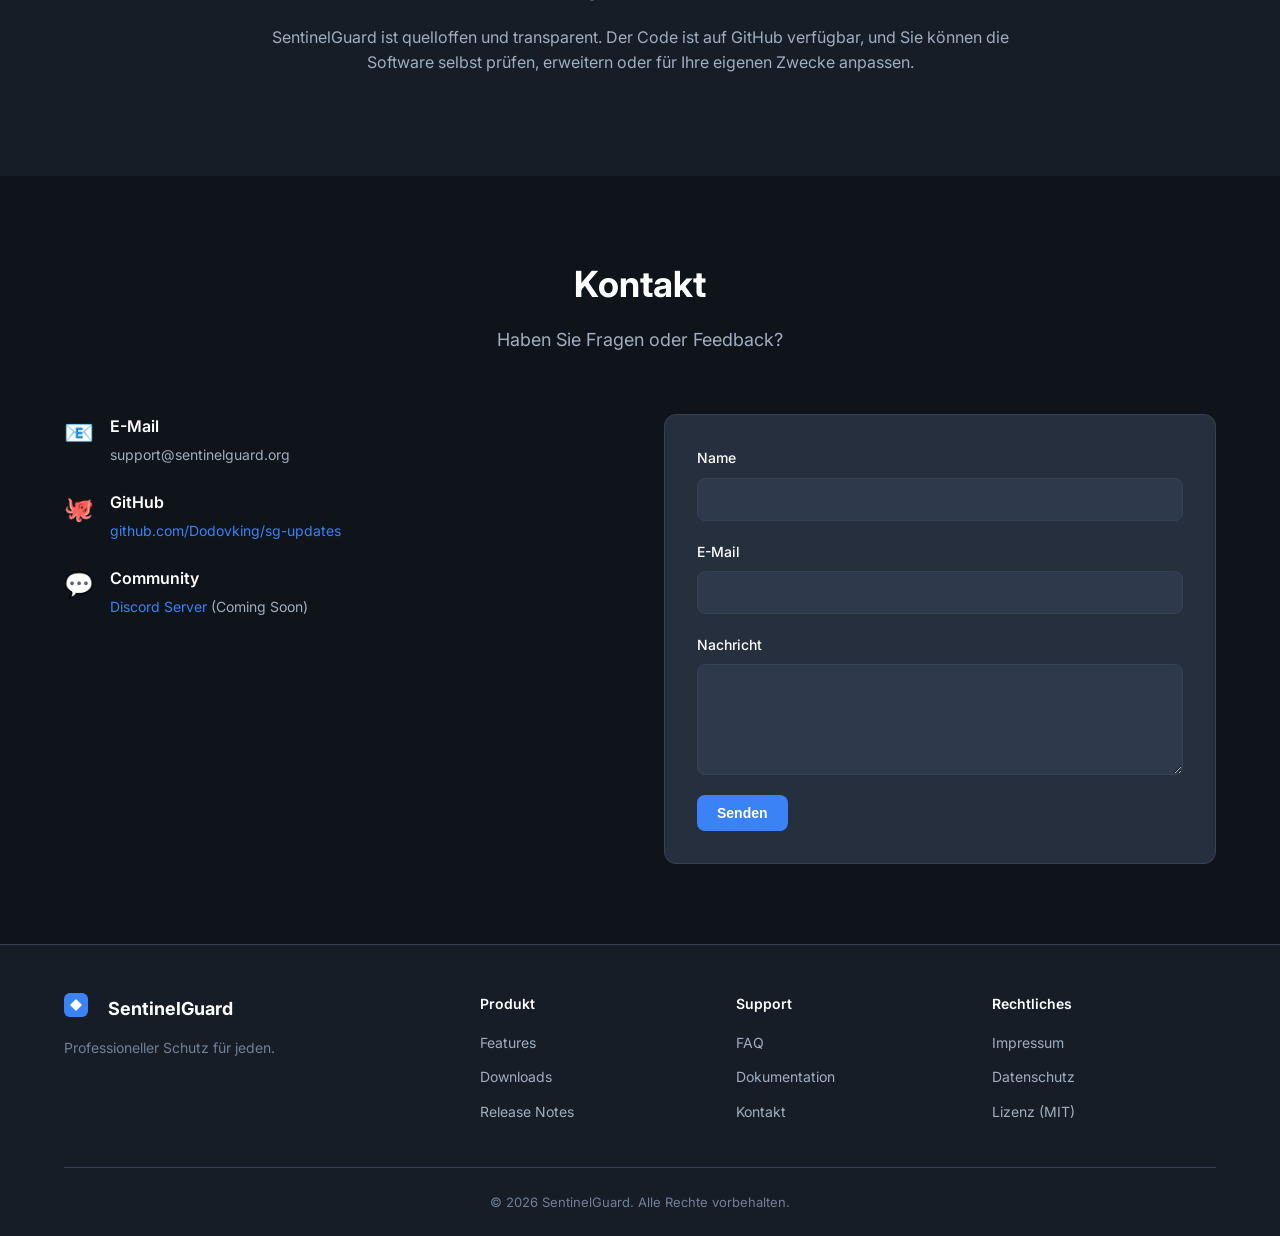
==== commit 7ebf61a5: "Fix encoding: restore umlauts, replace emoji placeholders with SVG icons" ====
--- a/index.html
+++ b/index.html
@@ -1,11 +1,11 @@
-﻿<!DOCTYPE html>
+?<!DOCTYPE html>
 <html lang="de">
 <head>
     <meta charset="UTF-8">
     <meta name="viewport" content="width=device-width, initial-scale=1.0">
-    <meta name="description" content="SentinelGuard - Professionelle Antiviren-Software fÃ¼r Windows 10/11 mit Echtzeitschutz, Ransomware-Schutz, Web-Schutz und mehr.">
+    <meta name="description" content="SentinelGuard - Professionelle Antiviren-Software für Windows 10/11 mit Echtzeitschutz, Ransomware-Schutz, Web-Schutz und mehr.">
     <meta name="keywords" content="Antivirus, Virenscanner, Echtzeitschutz, Ransomware, Malware, Windows 10, Windows 11, kostenlos">
-    <title>SentinelGuard Antivirus - Professioneller Schutz fÃ¼r Windows</title>
+    <title>SentinelGuard Antivirus - Professioneller Schutz für Windows</title>
     <link rel="stylesheet" href="css/style.css">
     <link rel="preconnect" href="https://fonts.googleapis.com">
     <link rel="preconnect" href="https://fonts.gstatic.com" crossorigin>
@@ -35,7 +35,7 @@
                     <a href="#features" class="nav-link">Features</a>
                     <a href="#downloads" class="nav-link">Downloads</a>
                     <a href="#support" class="nav-link">Support</a>
-                    <a href="#about" class="nav-link">Ãœber uns</a>
+                    <a href="#about" class="nav-link">Über uns</a>
                     <a href="#contact" class="nav-link">Kontakt</a>
                 </nav>
                 <a href="#downloads" class="btn btn-primary">Kostenlos herunterladen</a>
@@ -48,23 +48,23 @@
         <div class="container">
             <div class="hero-content">
                 <div class="hero-text">
-                    <h1>Professioneller Schutz fÃ¼r Ihren PC</h1>
-                    <p class="hero-subtitle">SentinelGuard bietet Echtzeitschutz, Ransomware-Schutz, Web-Schutz und mehr â€“ komplett kostenlos fÃ¼r Windows 10 und 11.</p>
+                    <h1>Professioneller Schutz für Ihren PC</h1>
+                    <p class="hero-subtitle">SentinelGuard bietet Echtzeitschutz, Ransomware-Schutz, Web-Schutz und mehr – komplett kostenlos für Windows 10 und 11.</p>
                     <div class="hero-actions">
-                        <a href="#downloads" class="btn btn-primary btn-large">FÃ¼r Windows herunterladen</a>
+                        <a href="#downloads" class="btn btn-primary btn-large">Für Windows herunterladen</a>
                         <a href="#features" class="btn btn-secondary btn-large">Features ansehen</a>
                     </div>
                     <div class="hero-meta">
                         <div class="meta-item">
-                            <span class="meta-icon">âœ“</span>
+                            <span class="meta-icon">✓</span>
                             <span>Kostenlos</span>
                         </div>
                         <div class="meta-item">
-                            <span class="meta-icon">âœ“</span>
+                            <span class="meta-icon">✓</span>
                             <span>Keine Werbung</span>
                         </div>
                         <div class="meta-item">
-                            <span class="meta-icon">âœ“</span>
+                            <span class="meta-icon">✓</span>
                             <span>Open Source</span>
                         </div>
                     </div>
@@ -73,7 +73,7 @@
                     <div class="hero-card">
                         <div class="hero-card-header">
                             <div class="hero-card-title">SentinelGuard</div>
-                            <div class="hero-card-status">GeschÃ¼tzt</div>
+                            <div class="hero-card-status">Geschützt</div>
                         </div>
                         <div class="hero-card-body">
                             <div class="hero-card-stat">
@@ -81,7 +81,7 @@
                                 <div class="stat-value">Aktiv</div>
                             </div>
                             <div class="hero-card-stat">
-                                <div class="stat-label">QuarantÃ¤ne</div>
+                                <div class="stat-label">Quarantäne</div>
                                 <div class="stat-value">0 Bedrohungen</div>
                             </div>
                             <div class="hero-card-stat">
@@ -100,7 +100,7 @@
         <div class="container">
             <div class="section-header">
                 <h2 class="section-title">Umfassender Schutz</h2>
-                <p class="section-subtitle">SentinelGuard bietet alles, was Sie fÃ¼r einen sicheren PC brauchen.</p>
+                <p class="section-subtitle">SentinelGuard bietet alles, was Sie für einen sicheren PC brauchen.</p>
             </div>
             <div class="features-grid">
                 <div class="feature-card">
@@ -111,7 +111,7 @@
                         </svg>
                     </div>
                     <h3>Echtzeitschutz</h3>
-                    <p>Ãœberwacht alle Datei-AktivitÃ¤ten in Echtzeit und blockiert Bedrohungen sofort, bevor sie Schaden anrichten kÃ¶nnen.</p>
+                    <p>Überwacht alle Datei-Aktivitäten in Echtzeit und blockiert Bedrohungen sofort, bevor sie Schaden anrichten können.</p>
                 </div>
                 <div class="feature-card">
                     <div class="feature-icon feature-icon-orange">
@@ -120,7 +120,7 @@
                         </svg>
                     </div>
                     <h3>Ransomware-Schutz</h3>
-                    <p>Erkennt Versuche, Ihre Dateien zu verschlÃ¼sseln, und schÃ¼tzt wichtige Ordner mit verdeckten KÃ¶derdateien.</p>
+                    <p>Erkennt Versuche, Ihre Dateien zu verschlüsseln, und schützt wichtige Ordner mit verdeckten Köderdateien.</p>
                 </div>
                 <div class="feature-card">
                     <div class="feature-icon feature-icon-green">
@@ -130,7 +130,7 @@
                         </svg>
                     </div>
                     <h3>Web-Schutz</h3>
-                    <p>Blockiert schÃ¤dliche Websites, Phishing-Seiten und Fake-Shops. SchÃ¼tzt Sie vor Online-Betrug.</p>
+                    <p>Blockiert schädliche Websites, Phishing-Seiten und Fake-Shops. Schützt Sie vor Online-Betrug.</p>
                 </div>
                 <div class="feature-card">
                     <div class="feature-icon feature-icon-purple">
@@ -140,7 +140,7 @@
                         </svg>
                     </div>
                     <h3>Firewall-Management</h3>
-                    <p>Verwalten Sie Windows-Firewall-Regeln direkt aus SentinelGuard. Blockieren Sie verdÃ¤chtige Netzwerkverbindungen.</p>
+                    <p>Verwalten Sie Windows-Firewall-Regeln direkt aus SentinelGuard. Blockieren Sie verdächtige Netzwerkverbindungen.</p>
                 </div>
                 <div class="feature-card">
                     <div class="feature-icon feature-icon-red">
@@ -148,8 +148,8 @@
                             <path d="M8 8L40 40M40 8L8 40" stroke="currentColor" stroke-width="2"/>
                         </svg>
                     </div>
-                    <h3>QuarantÃ¤ne</h3>
-                    <p>Isolierte Bedrohungen sicher in QuarantÃ¤ne. Wiederherstellen oder endgÃ¼ltig lÃ¶schen nach Bedarf.</p>
+                    <h3>Quarantäne</h3>
+                    <p>Isolierte Bedrohungen sicher in Quarantäne. Wiederherstellen oder endgültig löschen nach Bedarf.</p>
                 </div>
                 <div class="feature-card">
                     <div class="feature-icon feature-icon-cyan">
@@ -159,7 +159,7 @@
                         </svg>
                     </div>
                     <h3>Geplante Scans</h3>
-                    <p>Automatische Scans zu festen Zeiten. Schnell-, Voll- oder benutzerdefinierte Scans nach Ihren WÃ¼nschen.</p>
+                    <p>Automatische Scans zu festen Zeiten. Schnell-, Voll- oder benutzerdefinierte Scans nach Ihren Wünschen.</p>
                 </div>
             </div>
         </div>
@@ -170,7 +170,7 @@
         <div class="container">
             <div class="section-header">
                 <h2 class="section-title">Downloads</h2>
-                <p class="section-subtitle">SentinelGuard fÃ¼r verschiedene Plattformen.</p>
+                <p class="section-subtitle">SentinelGuard für verschiedene Plattformen.</p>
             </div>
             <div class="downloads-grid">
                 <!-- Windows -->
@@ -200,7 +200,7 @@
                     <p class="download-requirements">Ubuntu, Debian, Fedora, Arch</p>
                     <a href="https://github.com/Dodovking/sg-website/releases/download/v1.1.3-linux/SentinelGuard-Linux-1.1.3.zip" class="btn btn-primary btn-download">Herunterladen</a>
                     <p class="download-sha">SHA-256: <code>92407EE7A93820874E2B513A6D1C8A8CF7EDC694D6F2787697859E0416B1AC53</code></p>
-                    <p style="font-size: 11px; color: var(--text-muted); margin-top: 8px;">AppImage fÃ¼r alle Distributionen</p>
+                    <p style="font-size: 11px; color: var(--text-muted); margin-top: 8px;">AppImage für alle Distributionen</p>
                 </div>
                 <!-- Android -->
                 <div class="download-card download-card-soon">
@@ -217,7 +217,7 @@
                     <p class="download-requirements">Android 8.0+</p>
                     <a href="https://github.com/Dodovking/sg-website/releases/download/v1.1.3-android/SentinelGuard-Android-1.1.3.apk" class="btn btn-secondary btn-download">Herunterladen</a>
                     <p class="download-sha">SHA-256: <code>WIRD_Spaeter_ERGAENZT</code></p>
-                    <p style="font-size: 11px; color: var(--text-muted); margin-top: 8px;">APK fÃ¼r direkte Installation</p>
+                    <p style="font-size: 11px; color: var(--text-muted); margin-top: 8px;">APK für direkte Installation</p>
                 </div>
             </div>
         </div>
@@ -228,7 +228,7 @@
         <div class="container">
             <div class="section-header">
                 <h2 class="section-title">Release Notes</h2>
-                <p class="section-subtitle">Die neuesten Ã„nderungen und Verbesserungen.</p>
+                <p class="section-subtitle">Die neuesten Änderungen und Verbesserungen.</p>
             </div>
             <div class="release-list">
                 <div class="release-item">
@@ -246,7 +246,7 @@
                     <div class="release-version">v1.1.2</div>
                     <div class="release-date">17. Oktober 2026</div>
                     <ul class="release-changes">
-                        <li>Neue Seite â€žBereinigung & Wiederherstellung"</li>
+                        <li>Neue Seite „Bereinigung & Wiederherstellung"</li>
                         <li>App-Deinstallation installierter Programme</li>
                         <li>Wiederherstellungspunkte erstellen/auflisten</li>
                         <li>Datenbereinigung mit 11 Kategorien</li>
@@ -278,25 +278,25 @@
             <div class="screenshots-grid">
                 <div class="screenshot-card">
                     <div class="screenshot-placeholder">
-                        <div class="screenshot-icon">ðŸ›¡ï¸</div>
+                        <div class="screenshot-icon"><svg width="48" height="48" viewBox="0 0 48 48" fill="none"><path d="M14 10H34L30 42H18L14 10Z" stroke="#3B82F6" stroke-width="2"/><path d="M10 14H38" stroke="#3B82F6" stroke-width="2"/><path d="M20 4H28" stroke="#3B82F6" stroke-width="3"/></svg></div>
                         <p>Hauptfenster</p>
                     </div>
                 </div>
                 <div class="screenshot-card">
                     <div class="screenshot-placeholder">
-                        <div class="screenshot-icon">ðŸ”</div>
-                        <p>Scan-Ãœbersicht</p>
+                        <div class="screenshot-icon"><svg width="48" height="48" viewBox="0 0 48 48" fill="none"><path d="M14 10H34L30 42H18L14 10Z" stroke="#3B82F6" stroke-width="2"/><path d="M10 14H38" stroke="#3B82F6" stroke-width="2"/><path d="M20 4H28" stroke="#3B82F6" stroke-width="3"/></svg></div>
+                        <p>Scan-Übersicht</p>
                     </div>
                 </div>
                 <div class="screenshot-card">
                     <div class="screenshot-placeholder">
-                        <div class="screenshot-icon">ðŸ”’</div>
-                        <p>QuarantÃ¤ne</p>
+                        <div class="screenshot-icon"><svg width="48" height="48" viewBox="0 0 48 48" fill="none"><path d="M14 10H34L30 42H18L14 10Z" stroke="#3B82F6" stroke-width="2"/><path d="M10 14H38" stroke="#3B82F6" stroke-width="2"/><path d="M20 4H28" stroke="#3B82F6" stroke-width="3"/></svg></div>
+                        <p>Quarantäne</p>
                     </div>
                 </div>
                 <div class="screenshot-card">
                     <div class="screenshot-placeholder">
-                        <div class="screenshot-icon">ðŸ§¹</div>
+                        <div class="screenshot-icon"><svg width="48" height="48" viewBox="0 0 48 48" fill="none"><path d="M14 10H34L30 42H18L14 10Z" stroke="#3B82F6" stroke-width="2"/><path d="M10 14H38" stroke="#3B82F6" stroke-width="2"/><path d="M20 4H28" stroke="#3B82F6" stroke-width="3"/></svg></div>
                         <p>Bereinigung</p>
                     </div>
                 </div>
@@ -309,21 +309,21 @@
         <div class="container">
             <div class="section-header">
                 <h2 class="section-title">Roadmap</h2>
-                <p class="section-subtitle">Was als NÃ¤chstes kommt.</p>
+                <p class="section-subtitle">Was als Nächstes kommt.</p>
             </div>
             <div class="roadmap-timeline">
                 <div class="roadmap-item roadmap-item-done">
                     <div class="roadmap-marker"></div>
                     <div class="roadmap-content">
-                        <h3>v1.1.x â€“ Windows</h3>
-                        <p>Echtzeitschutz, Ransomware-Schutz, Web-Schutz, QuarantÃ¤ne, Firewall-Management, Bereinigung, VPN-Placeholder</p>
-                        <span class="roadmap-status">VerfÃ¼gbar</span>
+                        <h3>v1.1.x – Windows</h3>
+                        <p>Echtzeitschutz, Ransomware-Schutz, Web-Schutz, Quarantäne, Firewall-Management, Bereinigung, VPN-Placeholder</p>
+                        <span class="roadmap-status">Verfügbar</span>
                     </div>
                 </div>
                 <div class="roadmap-item roadmap-item-progress">
                     <div class="roadmap-marker"></div>
                     <div class="roadmap-content">
-                        <h3>v2.0 â€“ Linux-Portierung</h3>
+                        <h3>v2.0 – Linux-Portierung</h3>
                         <p>Neues UI-Framework (Avalonia), Anpassung aller Windows-APIs an Linux-Pendants</p>
                         <span class="roadmap-status">In Planung</span>
                     </div>
@@ -331,15 +331,15 @@
                 <div class="roadmap-item roadmap-item-progress">
                     <div class="roadmap-marker"></div>
                     <div class="roadmap-content">
-                        <h3>v2.5 â€“ Android-App</h3>
-                        <p>Mobile App mit Scan, QuarantÃ¤ne, Web-Schutz und Multi-Standort-VPN</p>
+                        <h3>v2.5 – Android-App</h3>
+                        <p>Mobile App mit Scan, Quarantäne, Web-Schutz und Multi-Standort-VPN</p>
                         <span class="roadmap-status">In Planung</span>
                     </div>
                 </div>
                 <div class="roadmap-item roadmap-item-progress">
                     <div class="roadmap-marker"></div>
                     <div class="roadmap-content">
-                        <h3>v3.0 â€“ Erweiterte Features</h3>
+                        <h3>v3.0 – Erweiterte Features</h3>
                         <p>Browser-Erweiterung, Dark-Web-Monitoring, Parental Controls, Cloud-Management</p>
                         <span class="roadmap-status">In Planung</span>
                     </div>
@@ -360,19 +360,19 @@
                     <h3>FAQ</h3>
                     <div class="faq-item">
                         <h4>Ist SentinelGuard wirklich kostenlos?</h4>
-                        <p>Ja, SentinelGuard ist vollstÃ¤ndig kostenlos und enthÃ¤lt keine Werbung oder versteckten Kosten.</p>
+                        <p>Ja, SentinelGuard ist vollständig kostenlos und enthält keine Werbung oder versteckten Kosten.</p>
                     </div>
                     <div class="faq-item">
-                        <h4>Welche Windows-Versionen werden unterstÃ¼tzt?</h4>
-                        <p>SentinelGuard lÃ¤uft auf Windows 10 und Windows 11 (64-Bit). Windows 7 und 8.1 werden nicht unterstÃ¼tzt.</p>
+                        <h4>Welche Windows-Versionen werden unterstützt?</h4>
+                        <p>SentinelGuard läuft auf Windows 10 und Windows 11 (64-Bit). Windows 7 und 8.1 werden nicht unterstützt.</p>
                     </div>
                     <div class="faq-item">
                         <h4>Kann ich SentinelGuard neben anderen Antiviren-Programmen nutzen?</h4>
-                        <p>Wir empfehlen, SentinelGuard als alleinigen Schutz zu nutzen. Paralleler Betrieb kann zu Konflikten fÃ¼hren.</p>
+                        <p>Wir empfehlen, SentinelGuard als alleinigen Schutz zu nutzen. Paralleler Betrieb kann zu Konflikten führen.</p>
                     </div>
                     <div class="faq-item">
                         <h4>Wie deinstalliere ich SentinelGuard?</h4>
-                        <p>Verwenden Sie die Deinstallationsfunktion in Windows Einstellungen oder fÃ¼hren Sie uninstall.exe aus dem Installationsordner aus.</p>
+                        <p>Verwenden Sie die Deinstallationsfunktion in Windows Einstellungen oder führen Sie uninstall.exe aus dem Installationsordner aus.</p>
                     </div>
                 </div>
                 <div class="support-card">
@@ -380,7 +380,7 @@
                     <ul class="doc-links">
                         <li><a href="#">Erste Schritte</a></li>
                         <li><a href="#">Scan-Optionen</a></li>
-                        <li><a href="#">QuarantÃ¤ne verwalten</a></li>
+                        <li><a href="#">Quarantäne verwalten</a></li>
                         <li><a href="#">Einstellungen</a></li>
                         <li><a href="#">Troubleshooting</a></li>
                     </ul>
@@ -393,13 +393,13 @@
     <section id="about" class="about">
         <div class="container">
             <div class="section-header">
-                <h2 class="section-title">Ãœber SentinelGuard</h2>
-                <p class="section-subtitle">Unser Ziel: Echter Schutz fÃ¼r jeden.</p>
+                <h2 class="section-title">Über SentinelGuard</h2>
+                <p class="section-subtitle">Unser Ziel: Echter Schutz für jeden.</p>
             </div>
             <div class="about-content">
-                <p>SentinelGuard ist ein Open-Source-Projekt, das professionellen Antiviren-Schutz fÃ¼r Windows anbietet â€“ ohne versteckte Kosten, ohne Werbung, ohne Tracking. Wir glauben, dass Sicherheit ein Grundrecht sein sollte, nicht ein Luxus.</p>
+                <p>SentinelGuard ist ein Open-Source-Projekt, das professionellen Antiviren-Schutz für Windows anbietet – ohne versteckte Kosten, ohne Werbung, ohne Tracking. Wir glauben, dass Sicherheit ein Grundrecht sein sollte, nicht ein Luxus.</p>
                 <p>Die Software wurde mit modernsten Technologien entwickelt (.NET 8, WPF) und bietet Echtzeitschutz, Ransomware-Schutz, Web-Schutz und viele weitere Funktionen, die Sie von kommerziellen Antiviren-Programmen kennen.</p>
-                <p>SentinelGuard ist quelloffen und transparent. Der Code ist auf GitHub verfÃ¼gbar, und Sie kÃ¶nnen die Software selbst prÃ¼fen, erweitern oder fÃ¼r Ihre eigenen Zwecke anpassen.</p>
+                <p>SentinelGuard ist quelloffen und transparent. Der Code ist auf GitHub verfügbar, und Sie können die Software selbst prüfen, erweitern oder für Ihre eigenen Zwecke anpassen.</p>
             </div>
         </div>
     </section>
@@ -414,21 +414,21 @@
             <div class="contact-content">
                 <div class="contact-info">
                     <div class="contact-item">
-                        <div class="contact-icon">ðŸ“§</div>
+                        <div class="contact-icon">📧</div>
                         <div>
                             <h4>E-Mail</h4>
                             <p>support@sentinelguard.org</p>
                         </div>
                     </div>
                     <div class="contact-item">
-                        <div class="contact-icon">ðŸ™</div>
+                        <div class="contact-icon">🐙</div>
                         <div>
                             <h4>GitHub</h4>
                             <p><a href="https://github.com/Dodovking/sg-updates" target="_blank">github.com/Dodovking/sg-updates</a></p>
                         </div>
                     </div>
                     <div class="contact-item">
-                        <div class="contact-icon">ðŸ’¬</div>
+                        <div class="contact-icon">💬</div>
                         <div>
                             <h4>Community</h4>
                             <p><a href="#" target="_blank">Discord Server</a> (Coming Soon)</p>
@@ -476,7 +476,7 @@
                         </div>
                         <span class="logo-text">SentinelGuard</span>
                     </div>
-                    <p class="footer-tagline">Professioneller Schutz fÃ¼r jeden.</p>
+                    <p class="footer-tagline">Professioneller Schutz für jeden.</p>
                 </div>
                 <div class="footer-links">
                     <div class="footer-link-group">
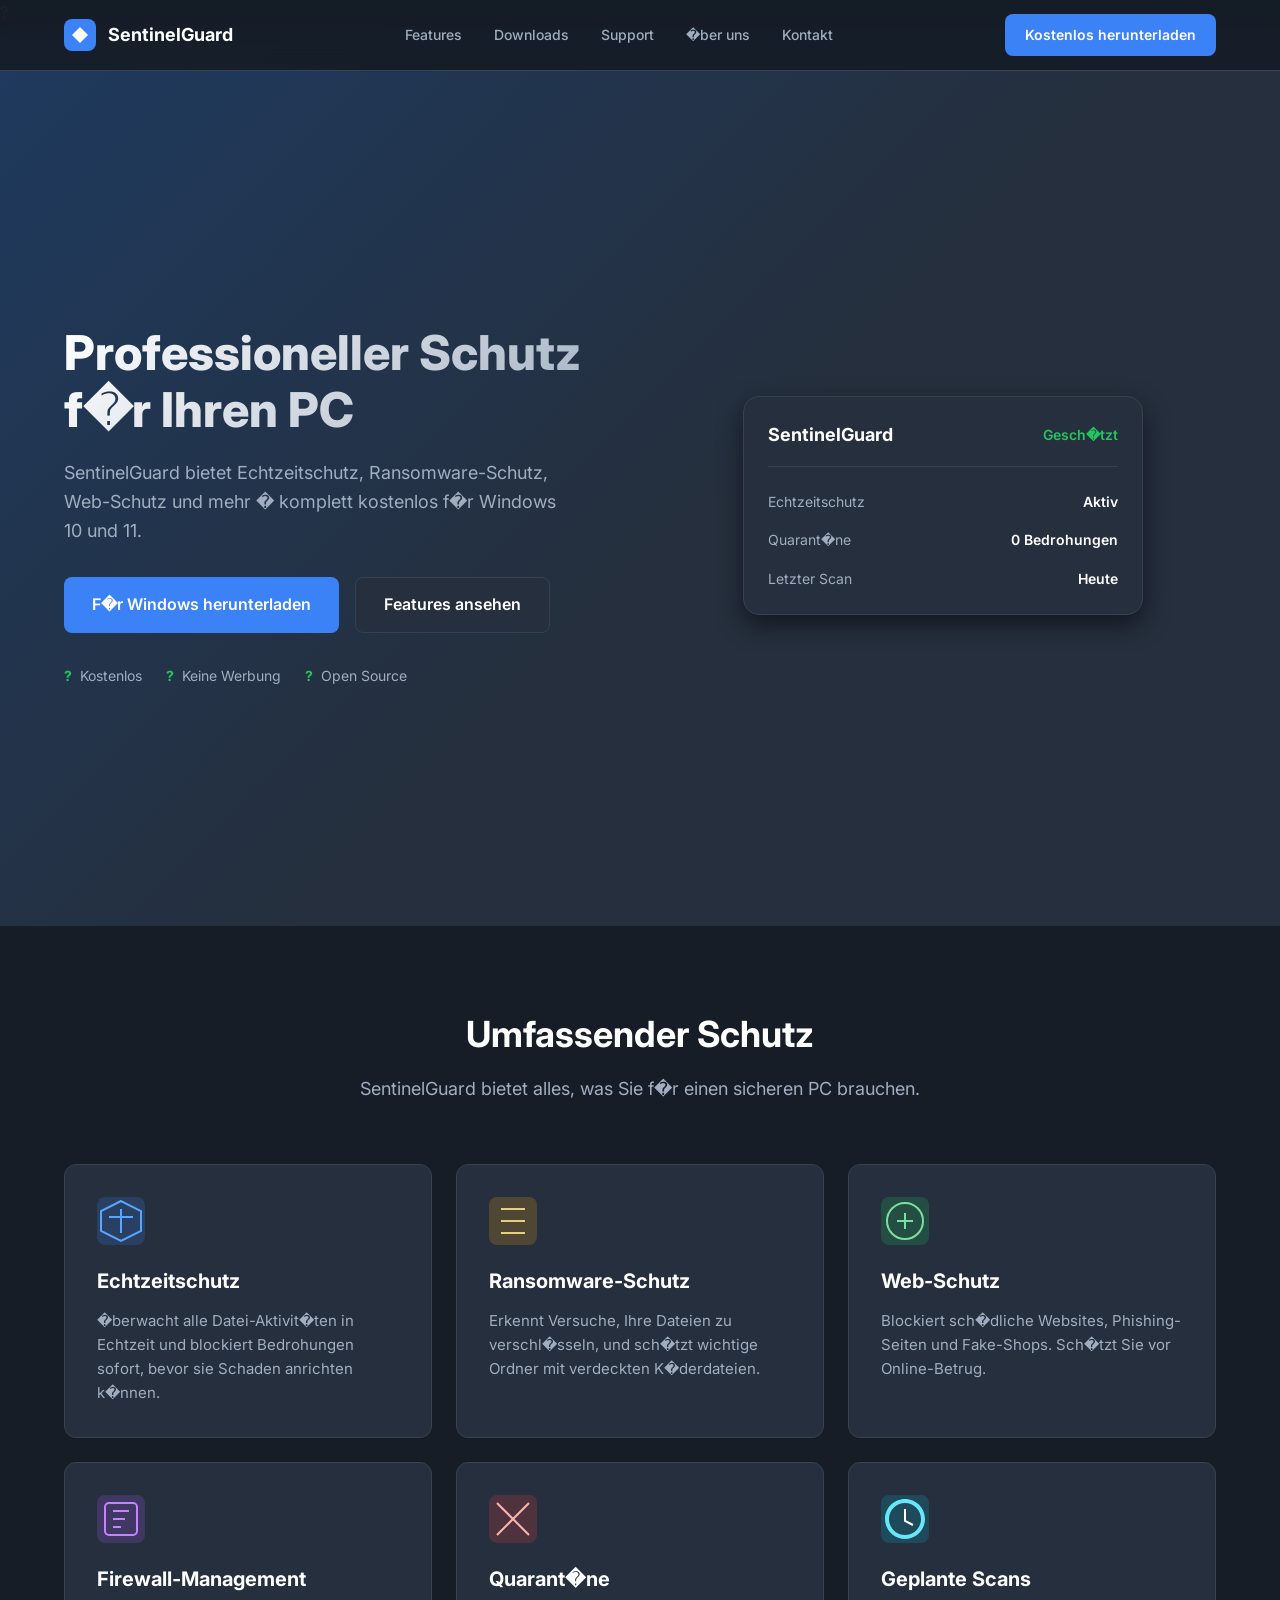
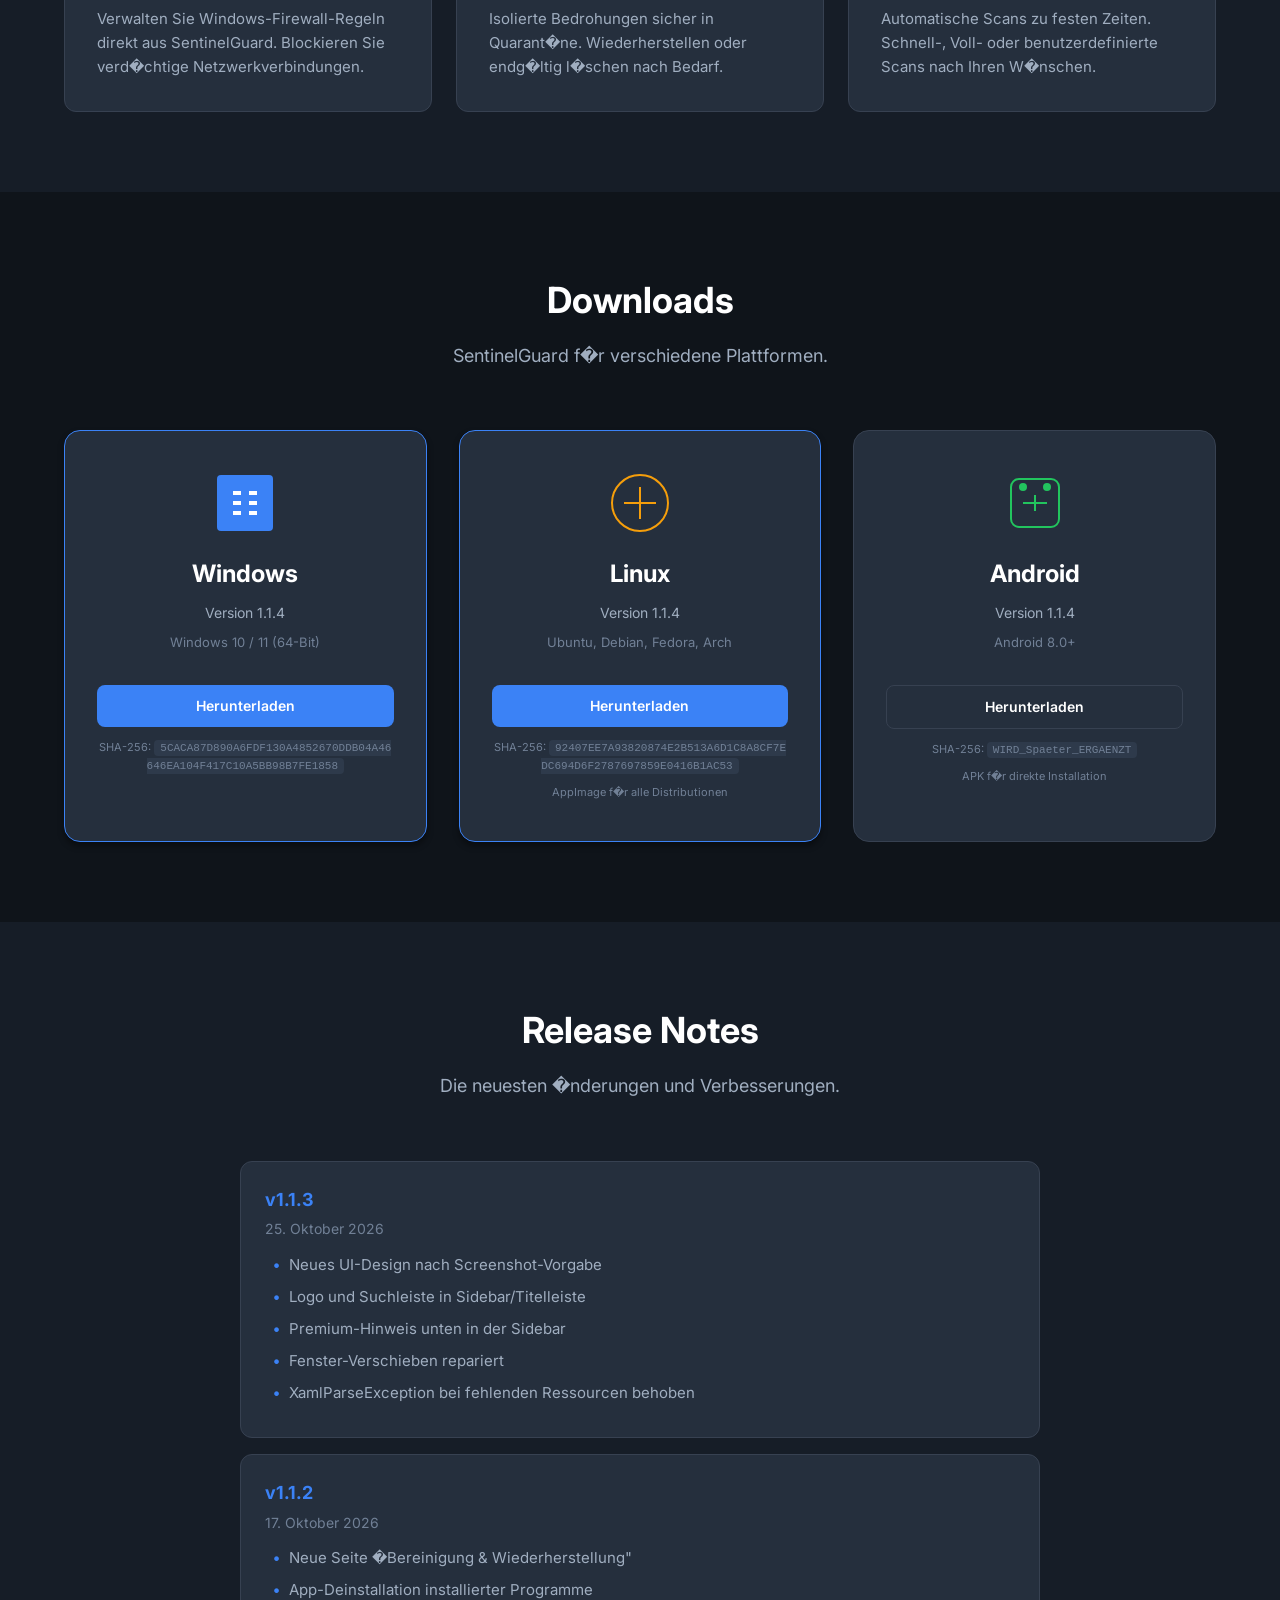
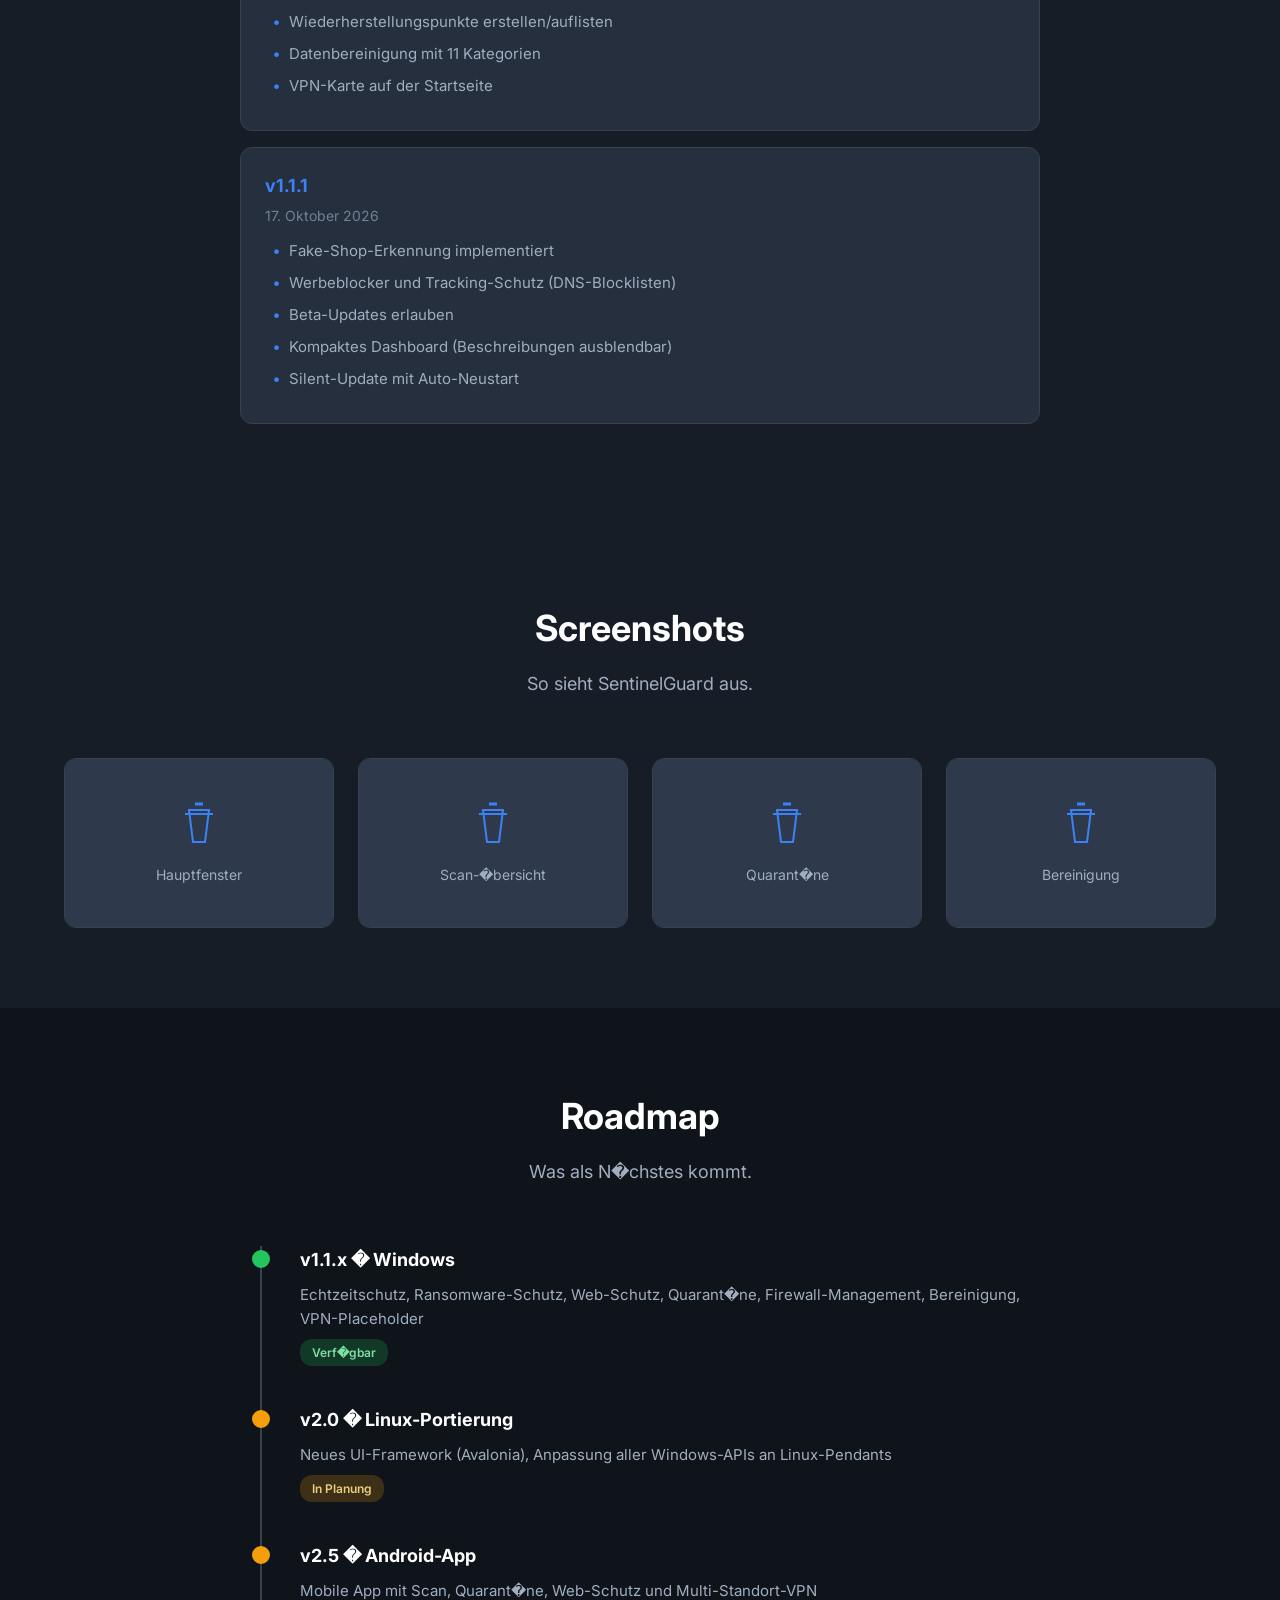
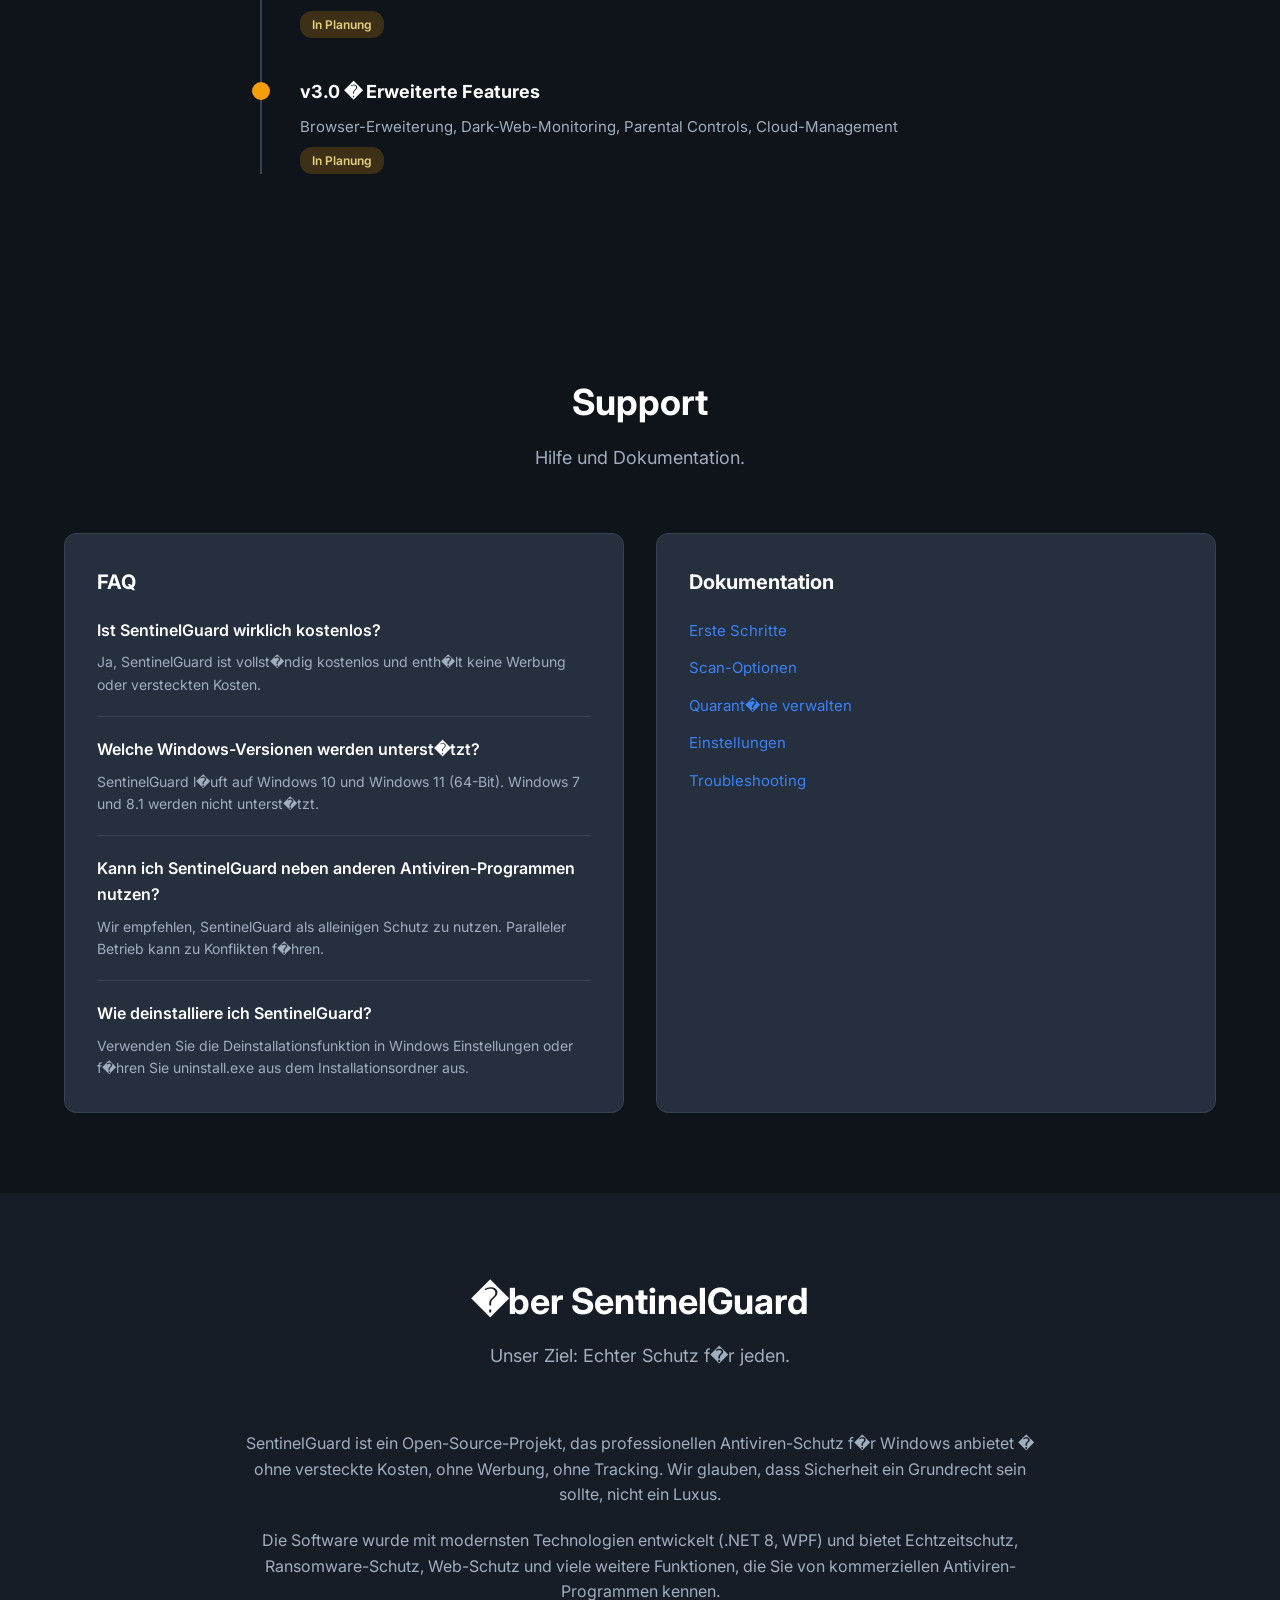
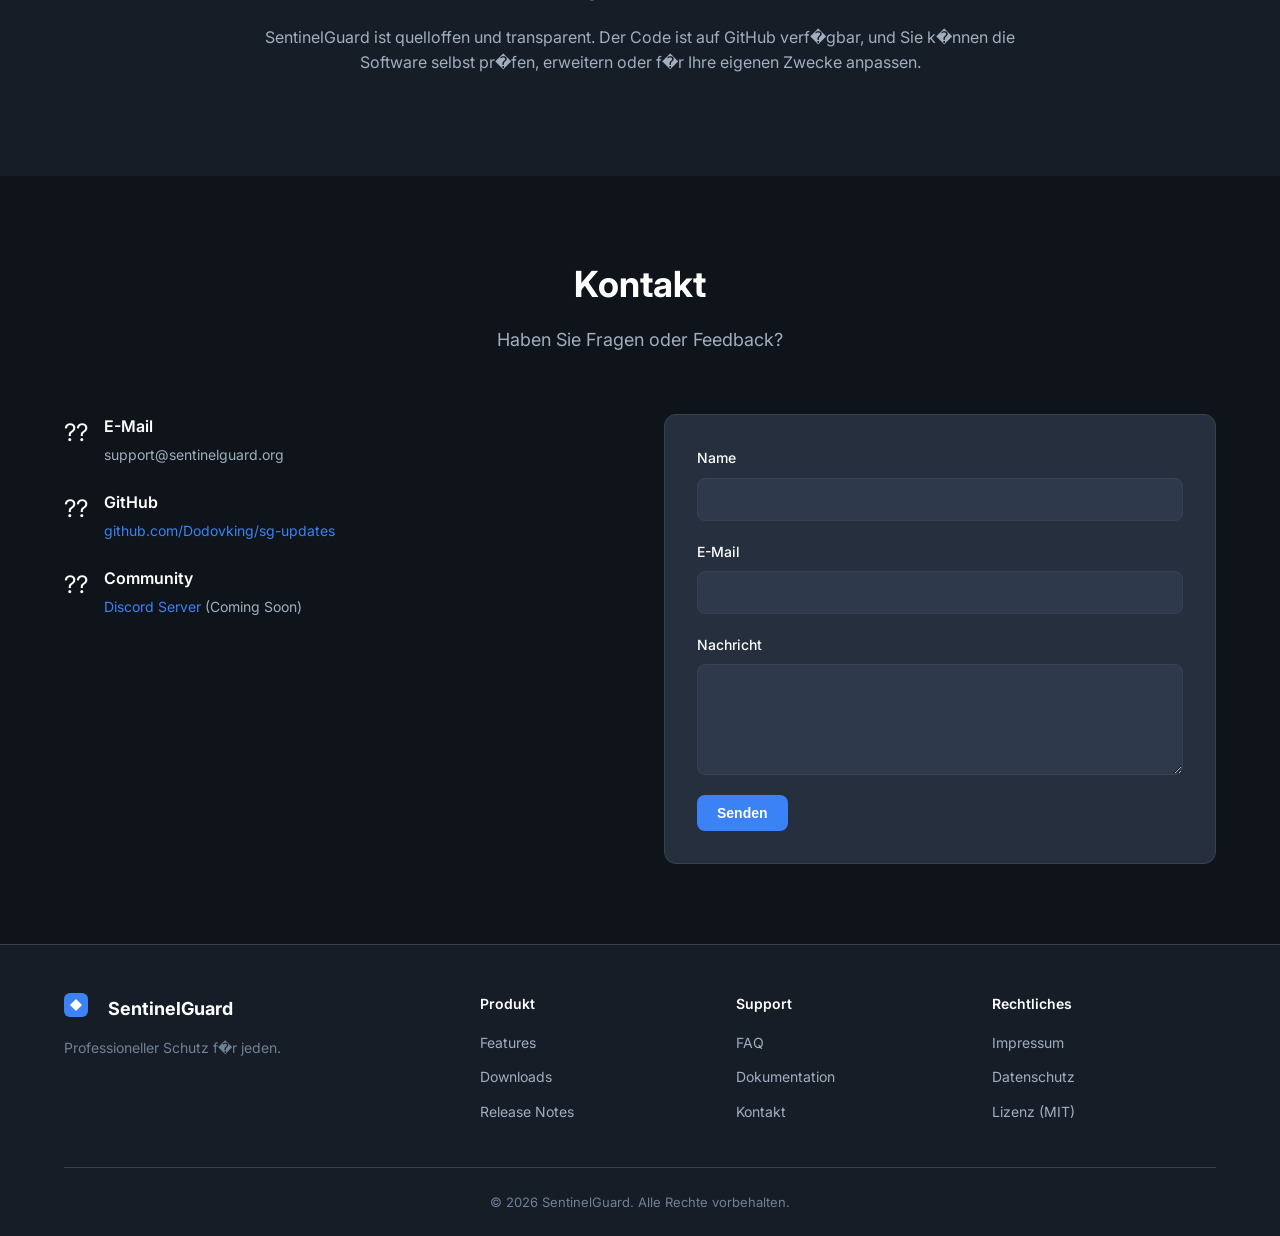
==== commit 84afeaa2: "Fix remaining encoding issues in download section" ====
--- a/index.html
+++ b/index.html
@@ -3,9 +3,9 @@
 <head>
     <meta charset="UTF-8">
     <meta name="viewport" content="width=device-width, initial-scale=1.0">
-    <meta name="description" content="SentinelGuard - Professionelle Antiviren-Software für Windows 10/11 mit Echtzeitschutz, Ransomware-Schutz, Web-Schutz und mehr.">
+    <meta name="description" content="SentinelGuard - Professionelle Antiviren-Software f�r Windows 10/11 mit Echtzeitschutz, Ransomware-Schutz, Web-Schutz und mehr.">
     <meta name="keywords" content="Antivirus, Virenscanner, Echtzeitschutz, Ransomware, Malware, Windows 10, Windows 11, kostenlos">
-    <title>SentinelGuard Antivirus - Professioneller Schutz für Windows</title>
+    <title>SentinelGuard Antivirus - Professioneller Schutz f�r Windows</title>
     <link rel="stylesheet" href="css/style.css">
     <link rel="preconnect" href="https://fonts.googleapis.com">
     <link rel="preconnect" href="https://fonts.gstatic.com" crossorigin>
@@ -35,7 +35,7 @@
                     <a href="#features" class="nav-link">Features</a>
                     <a href="#downloads" class="nav-link">Downloads</a>
                     <a href="#support" class="nav-link">Support</a>
-                    <a href="#about" class="nav-link">Über uns</a>
+                    <a href="#about" class="nav-link">�ber uns</a>
                     <a href="#contact" class="nav-link">Kontakt</a>
                 </nav>
                 <a href="#downloads" class="btn btn-primary">Kostenlos herunterladen</a>
@@ -48,23 +48,23 @@
         <div class="container">
             <div class="hero-content">
                 <div class="hero-text">
-                    <h1>Professioneller Schutz für Ihren PC</h1>
-                    <p class="hero-subtitle">SentinelGuard bietet Echtzeitschutz, Ransomware-Schutz, Web-Schutz und mehr – komplett kostenlos für Windows 10 und 11.</p>
+                    <h1>Professioneller Schutz f�r Ihren PC</h1>
+                    <p class="hero-subtitle">SentinelGuard bietet Echtzeitschutz, Ransomware-Schutz, Web-Schutz und mehr � komplett kostenlos f�r Windows 10 und 11.</p>
                     <div class="hero-actions">
-                        <a href="#downloads" class="btn btn-primary btn-large">Für Windows herunterladen</a>
+                        <a href="#downloads" class="btn btn-primary btn-large">F�r Windows herunterladen</a>
                         <a href="#features" class="btn btn-secondary btn-large">Features ansehen</a>
                     </div>
                     <div class="hero-meta">
                         <div class="meta-item">
-                            <span class="meta-icon">✓</span>
+                            <span class="meta-icon">?</span>
                             <span>Kostenlos</span>
                         </div>
                         <div class="meta-item">
-                            <span class="meta-icon">✓</span>
+                            <span class="meta-icon">?</span>
                             <span>Keine Werbung</span>
                         </div>
                         <div class="meta-item">
-                            <span class="meta-icon">✓</span>
+                            <span class="meta-icon">?</span>
                             <span>Open Source</span>
                         </div>
                     </div>
@@ -73,7 +73,7 @@
                     <div class="hero-card">
                         <div class="hero-card-header">
                             <div class="hero-card-title">SentinelGuard</div>
-                            <div class="hero-card-status">Geschützt</div>
+                            <div class="hero-card-status">Gesch�tzt</div>
                         </div>
                         <div class="hero-card-body">
                             <div class="hero-card-stat">
@@ -81,7 +81,7 @@
                                 <div class="stat-value">Aktiv</div>
                             </div>
                             <div class="hero-card-stat">
-                                <div class="stat-label">Quarantäne</div>
+                                <div class="stat-label">Quarant�ne</div>
                                 <div class="stat-value">0 Bedrohungen</div>
                             </div>
                             <div class="hero-card-stat">
@@ -100,7 +100,7 @@
         <div class="container">
             <div class="section-header">
                 <h2 class="section-title">Umfassender Schutz</h2>
-                <p class="section-subtitle">SentinelGuard bietet alles, was Sie für einen sicheren PC brauchen.</p>
+                <p class="section-subtitle">SentinelGuard bietet alles, was Sie f�r einen sicheren PC brauchen.</p>
             </div>
             <div class="features-grid">
                 <div class="feature-card">
@@ -111,7 +111,7 @@
                         </svg>
                     </div>
                     <h3>Echtzeitschutz</h3>
-                    <p>Überwacht alle Datei-Aktivitäten in Echtzeit und blockiert Bedrohungen sofort, bevor sie Schaden anrichten können.</p>
+                    <p>�berwacht alle Datei-Aktivit�ten in Echtzeit und blockiert Bedrohungen sofort, bevor sie Schaden anrichten k�nnen.</p>
                 </div>
                 <div class="feature-card">
                     <div class="feature-icon feature-icon-orange">
@@ -120,7 +120,7 @@
                         </svg>
                     </div>
                     <h3>Ransomware-Schutz</h3>
-                    <p>Erkennt Versuche, Ihre Dateien zu verschlüsseln, und schützt wichtige Ordner mit verdeckten Köderdateien.</p>
+                    <p>Erkennt Versuche, Ihre Dateien zu verschl�sseln, und sch�tzt wichtige Ordner mit verdeckten K�derdateien.</p>
                 </div>
                 <div class="feature-card">
                     <div class="feature-icon feature-icon-green">
@@ -130,7 +130,7 @@
                         </svg>
                     </div>
                     <h3>Web-Schutz</h3>
-                    <p>Blockiert schädliche Websites, Phishing-Seiten und Fake-Shops. Schützt Sie vor Online-Betrug.</p>
+                    <p>Blockiert sch�dliche Websites, Phishing-Seiten und Fake-Shops. Sch�tzt Sie vor Online-Betrug.</p>
                 </div>
                 <div class="feature-card">
                     <div class="feature-icon feature-icon-purple">
@@ -140,7 +140,7 @@
                         </svg>
                     </div>
                     <h3>Firewall-Management</h3>
-                    <p>Verwalten Sie Windows-Firewall-Regeln direkt aus SentinelGuard. Blockieren Sie verdächtige Netzwerkverbindungen.</p>
+                    <p>Verwalten Sie Windows-Firewall-Regeln direkt aus SentinelGuard. Blockieren Sie verd�chtige Netzwerkverbindungen.</p>
                 </div>
                 <div class="feature-card">
                     <div class="feature-icon feature-icon-red">
@@ -148,8 +148,8 @@
                             <path d="M8 8L40 40M40 8L8 40" stroke="currentColor" stroke-width="2"/>
                         </svg>
                     </div>
-                    <h3>Quarantäne</h3>
-                    <p>Isolierte Bedrohungen sicher in Quarantäne. Wiederherstellen oder endgültig löschen nach Bedarf.</p>
+                    <h3>Quarant�ne</h3>
+                    <p>Isolierte Bedrohungen sicher in Quarant�ne. Wiederherstellen oder endg�ltig l�schen nach Bedarf.</p>
                 </div>
                 <div class="feature-card">
                     <div class="feature-icon feature-icon-cyan">
@@ -159,7 +159,7 @@
                         </svg>
                     </div>
                     <h3>Geplante Scans</h3>
-                    <p>Automatische Scans zu festen Zeiten. Schnell-, Voll- oder benutzerdefinierte Scans nach Ihren Wünschen.</p>
+                    <p>Automatische Scans zu festen Zeiten. Schnell-, Voll- oder benutzerdefinierte Scans nach Ihren W�nschen.</p>
                 </div>
             </div>
         </div>
@@ -170,7 +170,7 @@
         <div class="container">
             <div class="section-header">
                 <h2 class="section-title">Downloads</h2>
-                <p class="section-subtitle">SentinelGuard für verschiedene Plattformen.</p>
+                <p class="section-subtitle">SentinelGuard f�r verschiedene Plattformen.</p>
             </div>
             <div class="downloads-grid">
                 <!-- Windows -->
@@ -200,7 +200,7 @@
                     <p class="download-requirements">Ubuntu, Debian, Fedora, Arch</p>
                     <a href="https://github.com/Dodovking/sg-website/releases/download/v1.1.3-linux/SentinelGuard-Linux-1.1.3.zip" class="btn btn-primary btn-download">Herunterladen</a>
                     <p class="download-sha">SHA-256: <code>92407EE7A93820874E2B513A6D1C8A8CF7EDC694D6F2787697859E0416B1AC53</code></p>
-                    <p style="font-size: 11px; color: var(--text-muted); margin-top: 8px;">AppImage für alle Distributionen</p>
+                    <p style="font-size: 11px; color: var(--text-muted); margin-top: 8px;">AppImage f�r alle Distributionen</p>
                 </div>
                 <!-- Android -->
                 <div class="download-card download-card-soon">
@@ -217,7 +217,7 @@
                     <p class="download-requirements">Android 8.0+</p>
                     <a href="https://github.com/Dodovking/sg-website/releases/download/v1.1.3-android/SentinelGuard-Android-1.1.3.apk" class="btn btn-secondary btn-download">Herunterladen</a>
                     <p class="download-sha">SHA-256: <code>WIRD_Spaeter_ERGAENZT</code></p>
-                    <p style="font-size: 11px; color: var(--text-muted); margin-top: 8px;">APK für direkte Installation</p>
+                    <p style="font-size: 11px; color: var(--text-muted); margin-top: 8px;">APK f�r direkte Installation</p>
                 </div>
             </div>
         </div>
@@ -228,7 +228,7 @@
         <div class="container">
             <div class="section-header">
                 <h2 class="section-title">Release Notes</h2>
-                <p class="section-subtitle">Die neuesten Änderungen und Verbesserungen.</p>
+                <p class="section-subtitle">Die neuesten �nderungen und Verbesserungen.</p>
             </div>
             <div class="release-list">
                 <div class="release-item">
@@ -246,7 +246,7 @@
                     <div class="release-version">v1.1.2</div>
                     <div class="release-date">17. Oktober 2026</div>
                     <ul class="release-changes">
-                        <li>Neue Seite „Bereinigung & Wiederherstellung"</li>
+                        <li>Neue Seite �Bereinigung & Wiederherstellung"</li>
                         <li>App-Deinstallation installierter Programme</li>
                         <li>Wiederherstellungspunkte erstellen/auflisten</li>
                         <li>Datenbereinigung mit 11 Kategorien</li>
@@ -285,13 +285,13 @@
                 <div class="screenshot-card">
                     <div class="screenshot-placeholder">
                         <div class="screenshot-icon"><svg width="48" height="48" viewBox="0 0 48 48" fill="none"><path d="M14 10H34L30 42H18L14 10Z" stroke="#3B82F6" stroke-width="2"/><path d="M10 14H38" stroke="#3B82F6" stroke-width="2"/><path d="M20 4H28" stroke="#3B82F6" stroke-width="3"/></svg></div>
-                        <p>Scan-Übersicht</p>
+                        <p>Scan-�bersicht</p>
                     </div>
                 </div>
                 <div class="screenshot-card">
                     <div class="screenshot-placeholder">
                         <div class="screenshot-icon"><svg width="48" height="48" viewBox="0 0 48 48" fill="none"><path d="M14 10H34L30 42H18L14 10Z" stroke="#3B82F6" stroke-width="2"/><path d="M10 14H38" stroke="#3B82F6" stroke-width="2"/><path d="M20 4H28" stroke="#3B82F6" stroke-width="3"/></svg></div>
-                        <p>Quarantäne</p>
+                        <p>Quarant�ne</p>
                     </div>
                 </div>
                 <div class="screenshot-card">
@@ -309,21 +309,21 @@
         <div class="container">
             <div class="section-header">
                 <h2 class="section-title">Roadmap</h2>
-                <p class="section-subtitle">Was als Nächstes kommt.</p>
+                <p class="section-subtitle">Was als N�chstes kommt.</p>
             </div>
             <div class="roadmap-timeline">
                 <div class="roadmap-item roadmap-item-done">
                     <div class="roadmap-marker"></div>
                     <div class="roadmap-content">
-                        <h3>v1.1.x – Windows</h3>
-                        <p>Echtzeitschutz, Ransomware-Schutz, Web-Schutz, Quarantäne, Firewall-Management, Bereinigung, VPN-Placeholder</p>
-                        <span class="roadmap-status">Verfügbar</span>
+                        <h3>v1.1.x � Windows</h3>
+                        <p>Echtzeitschutz, Ransomware-Schutz, Web-Schutz, Quarant�ne, Firewall-Management, Bereinigung, VPN-Placeholder</p>
+                        <span class="roadmap-status">Verf�gbar</span>
                     </div>
                 </div>
                 <div class="roadmap-item roadmap-item-progress">
                     <div class="roadmap-marker"></div>
                     <div class="roadmap-content">
-                        <h3>v2.0 – Linux-Portierung</h3>
+                        <h3>v2.0 � Linux-Portierung</h3>
                         <p>Neues UI-Framework (Avalonia), Anpassung aller Windows-APIs an Linux-Pendants</p>
                         <span class="roadmap-status">In Planung</span>
                     </div>
@@ -331,15 +331,15 @@
                 <div class="roadmap-item roadmap-item-progress">
                     <div class="roadmap-marker"></div>
                     <div class="roadmap-content">
-                        <h3>v2.5 – Android-App</h3>
-                        <p>Mobile App mit Scan, Quarantäne, Web-Schutz und Multi-Standort-VPN</p>
+                        <h3>v2.5 � Android-App</h3>
+                        <p>Mobile App mit Scan, Quarant�ne, Web-Schutz und Multi-Standort-VPN</p>
                         <span class="roadmap-status">In Planung</span>
                     </div>
                 </div>
                 <div class="roadmap-item roadmap-item-progress">
                     <div class="roadmap-marker"></div>
                     <div class="roadmap-content">
-                        <h3>v3.0 – Erweiterte Features</h3>
+                        <h3>v3.0 � Erweiterte Features</h3>
                         <p>Browser-Erweiterung, Dark-Web-Monitoring, Parental Controls, Cloud-Management</p>
                         <span class="roadmap-status">In Planung</span>
                     </div>
@@ -360,19 +360,19 @@
                     <h3>FAQ</h3>
                     <div class="faq-item">
                         <h4>Ist SentinelGuard wirklich kostenlos?</h4>
-                        <p>Ja, SentinelGuard ist vollständig kostenlos und enthält keine Werbung oder versteckten Kosten.</p>
+                        <p>Ja, SentinelGuard ist vollst�ndig kostenlos und enth�lt keine Werbung oder versteckten Kosten.</p>
                     </div>
                     <div class="faq-item">
-                        <h4>Welche Windows-Versionen werden unterstützt?</h4>
-                        <p>SentinelGuard läuft auf Windows 10 und Windows 11 (64-Bit). Windows 7 und 8.1 werden nicht unterstützt.</p>
+                        <h4>Welche Windows-Versionen werden unterst�tzt?</h4>
+                        <p>SentinelGuard l�uft auf Windows 10 und Windows 11 (64-Bit). Windows 7 und 8.1 werden nicht unterst�tzt.</p>
                     </div>
                     <div class="faq-item">
                         <h4>Kann ich SentinelGuard neben anderen Antiviren-Programmen nutzen?</h4>
-                        <p>Wir empfehlen, SentinelGuard als alleinigen Schutz zu nutzen. Paralleler Betrieb kann zu Konflikten führen.</p>
+                        <p>Wir empfehlen, SentinelGuard als alleinigen Schutz zu nutzen. Paralleler Betrieb kann zu Konflikten f�hren.</p>
                     </div>
                     <div class="faq-item">
                         <h4>Wie deinstalliere ich SentinelGuard?</h4>
-                        <p>Verwenden Sie die Deinstallationsfunktion in Windows Einstellungen oder führen Sie uninstall.exe aus dem Installationsordner aus.</p>
+                        <p>Verwenden Sie die Deinstallationsfunktion in Windows Einstellungen oder f�hren Sie uninstall.exe aus dem Installationsordner aus.</p>
                     </div>
                 </div>
                 <div class="support-card">
@@ -380,7 +380,7 @@
                     <ul class="doc-links">
                         <li><a href="#">Erste Schritte</a></li>
                         <li><a href="#">Scan-Optionen</a></li>
-                        <li><a href="#">Quarantäne verwalten</a></li>
+                        <li><a href="#">Quarant�ne verwalten</a></li>
                         <li><a href="#">Einstellungen</a></li>
                         <li><a href="#">Troubleshooting</a></li>
                     </ul>
@@ -393,13 +393,13 @@
     <section id="about" class="about">
         <div class="container">
             <div class="section-header">
-                <h2 class="section-title">Über SentinelGuard</h2>
-                <p class="section-subtitle">Unser Ziel: Echter Schutz für jeden.</p>
+                <h2 class="section-title">�ber SentinelGuard</h2>
+                <p class="section-subtitle">Unser Ziel: Echter Schutz f�r jeden.</p>
             </div>
             <div class="about-content">
-                <p>SentinelGuard ist ein Open-Source-Projekt, das professionellen Antiviren-Schutz für Windows anbietet – ohne versteckte Kosten, ohne Werbung, ohne Tracking. Wir glauben, dass Sicherheit ein Grundrecht sein sollte, nicht ein Luxus.</p>
+                <p>SentinelGuard ist ein Open-Source-Projekt, das professionellen Antiviren-Schutz f�r Windows anbietet � ohne versteckte Kosten, ohne Werbung, ohne Tracking. Wir glauben, dass Sicherheit ein Grundrecht sein sollte, nicht ein Luxus.</p>
                 <p>Die Software wurde mit modernsten Technologien entwickelt (.NET 8, WPF) und bietet Echtzeitschutz, Ransomware-Schutz, Web-Schutz und viele weitere Funktionen, die Sie von kommerziellen Antiviren-Programmen kennen.</p>
-                <p>SentinelGuard ist quelloffen und transparent. Der Code ist auf GitHub verfügbar, und Sie können die Software selbst prüfen, erweitern oder für Ihre eigenen Zwecke anpassen.</p>
+                <p>SentinelGuard ist quelloffen und transparent. Der Code ist auf GitHub verf�gbar, und Sie k�nnen die Software selbst pr�fen, erweitern oder f�r Ihre eigenen Zwecke anpassen.</p>
             </div>
         </div>
     </section>
@@ -414,21 +414,21 @@
             <div class="contact-content">
                 <div class="contact-info">
                     <div class="contact-item">
-                        <div class="contact-icon">📧</div>
+                        <div class="contact-icon">??</div>
                         <div>
                             <h4>E-Mail</h4>
                             <p>support@sentinelguard.org</p>
                         </div>
                     </div>
                     <div class="contact-item">
-                        <div class="contact-icon">🐙</div>
+                        <div class="contact-icon">??</div>
                         <div>
                             <h4>GitHub</h4>
                             <p><a href="https://github.com/Dodovking/sg-updates" target="_blank">github.com/Dodovking/sg-updates</a></p>
                         </div>
                     </div>
                     <div class="contact-item">
-                        <div class="contact-icon">💬</div>
+                        <div class="contact-icon">??</div>
                         <div>
                             <h4>Community</h4>
                             <p><a href="#" target="_blank">Discord Server</a> (Coming Soon)</p>
@@ -476,7 +476,7 @@
                         </div>
                         <span class="logo-text">SentinelGuard</span>
                     </div>
-                    <p class="footer-tagline">Professioneller Schutz für jeden.</p>
+                    <p class="footer-tagline">Professioneller Schutz f�r jeden.</p>
                 </div>
                 <div class="footer-links">
                     <div class="footer-link-group">
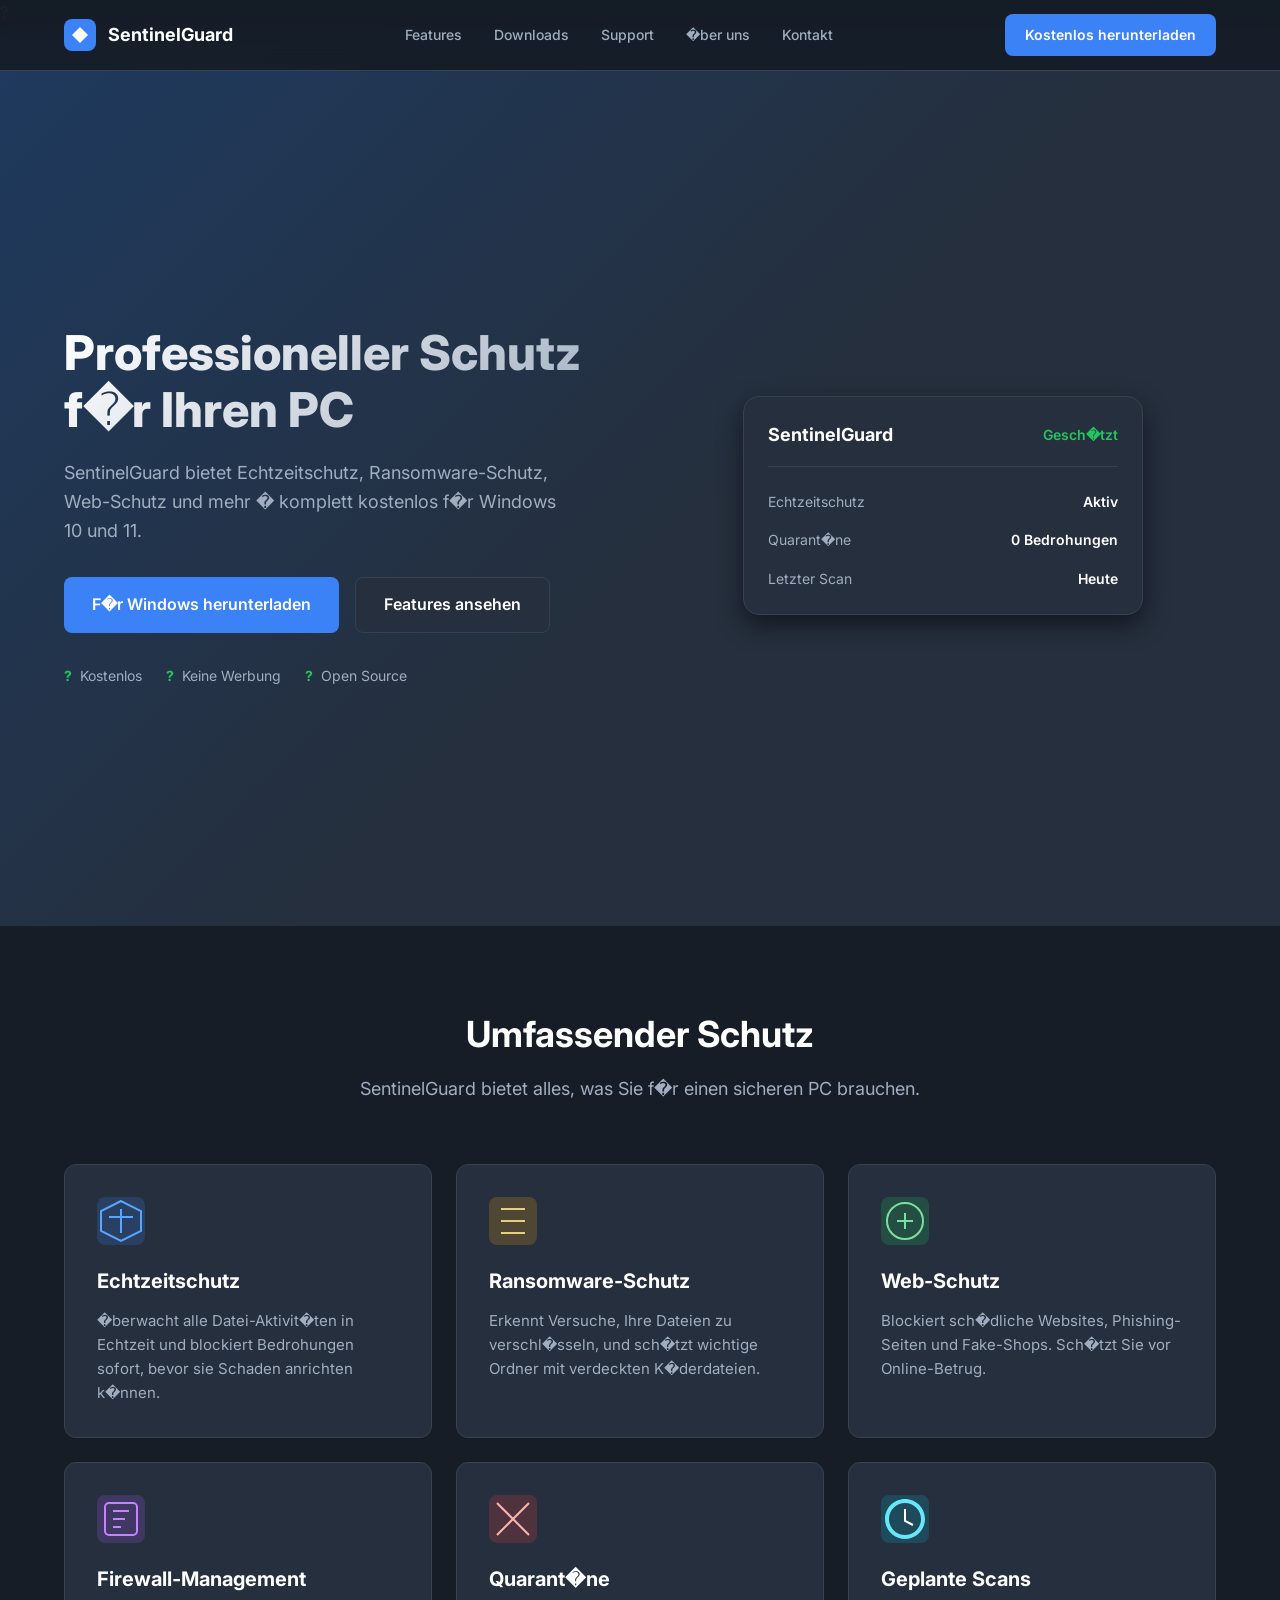
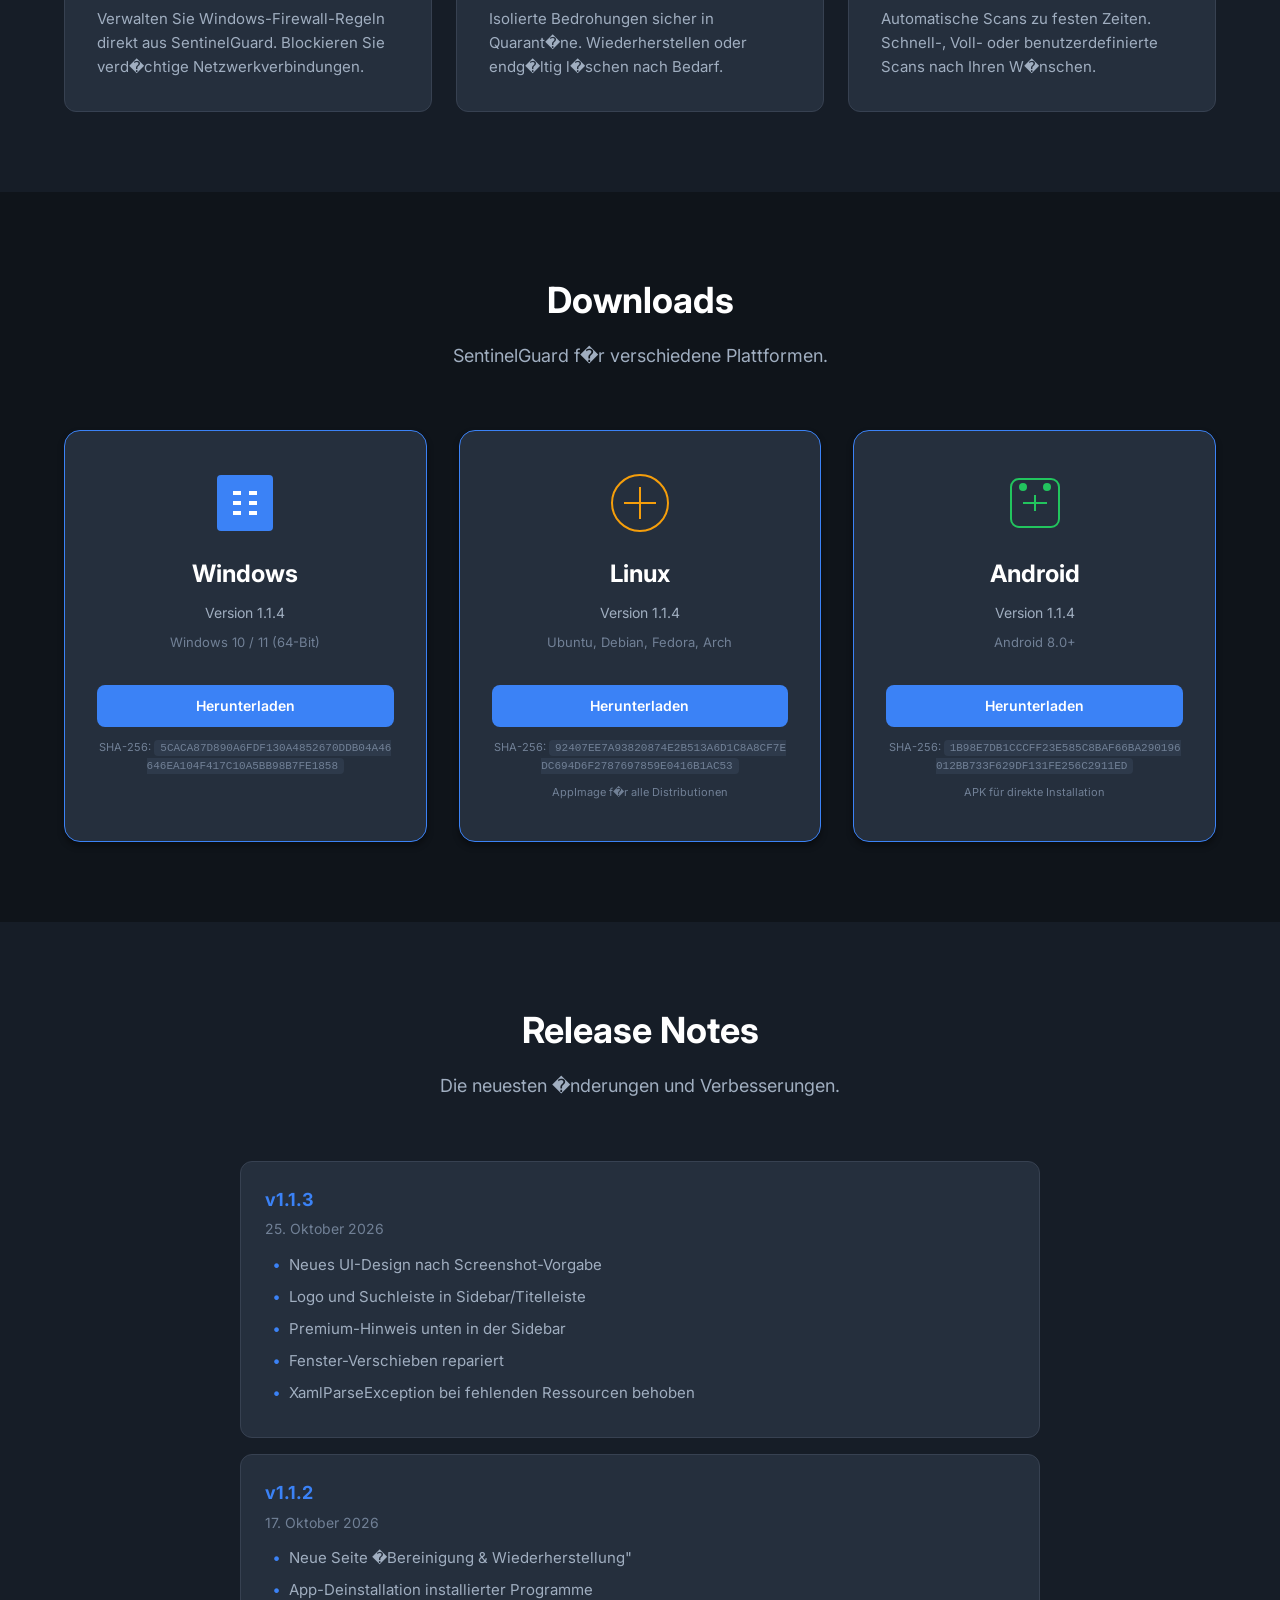
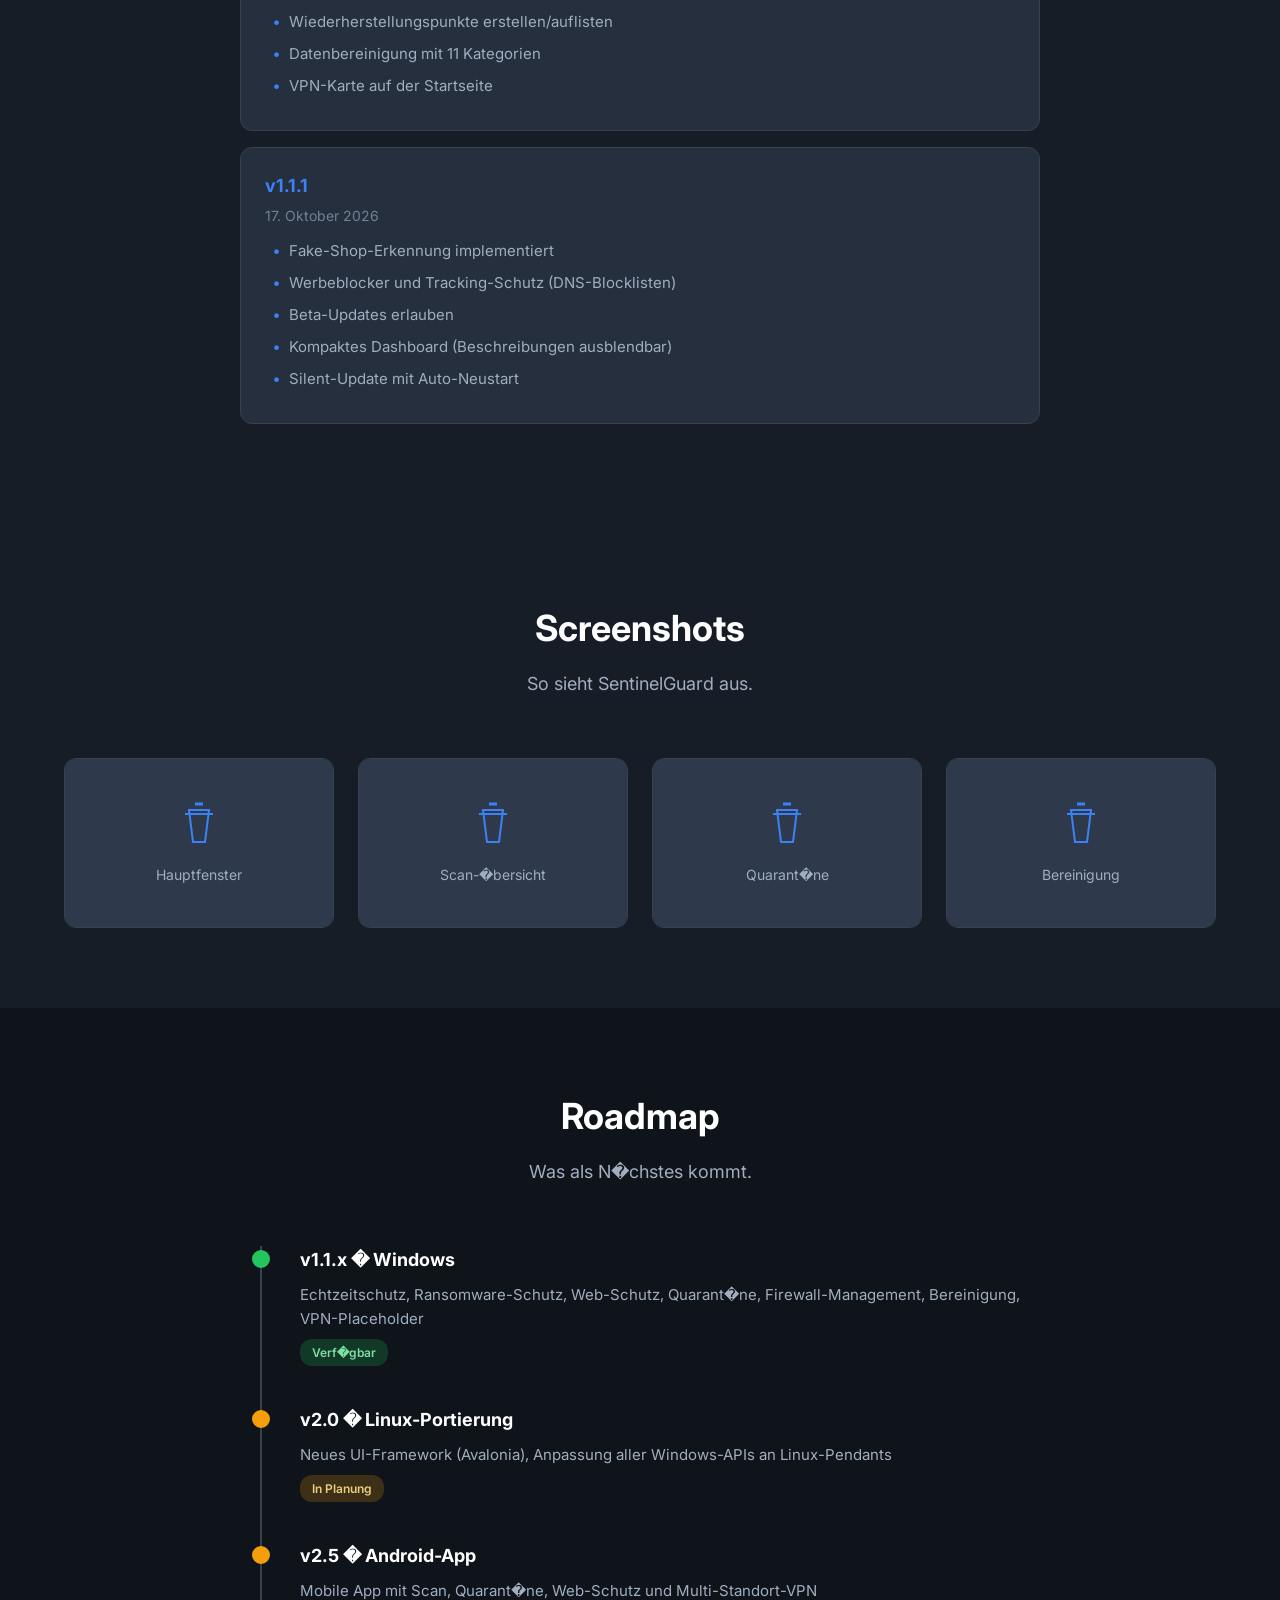
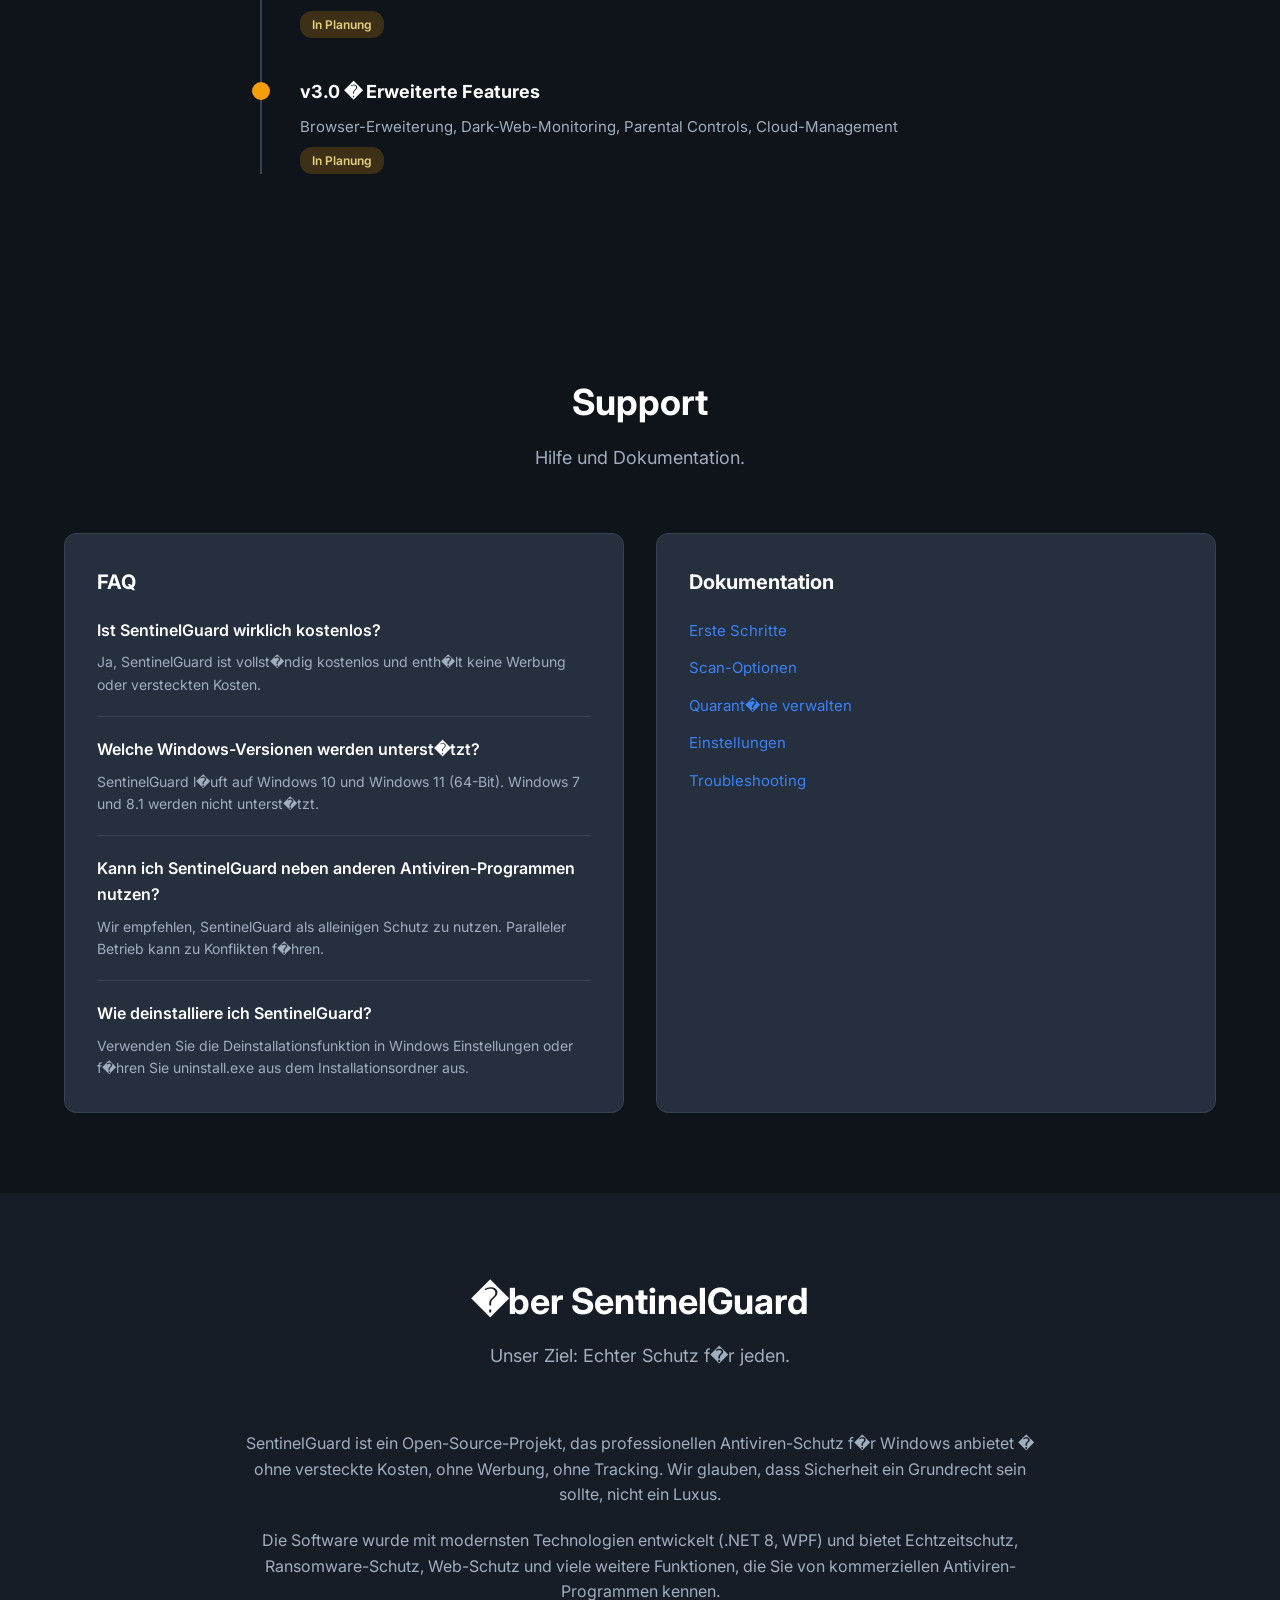
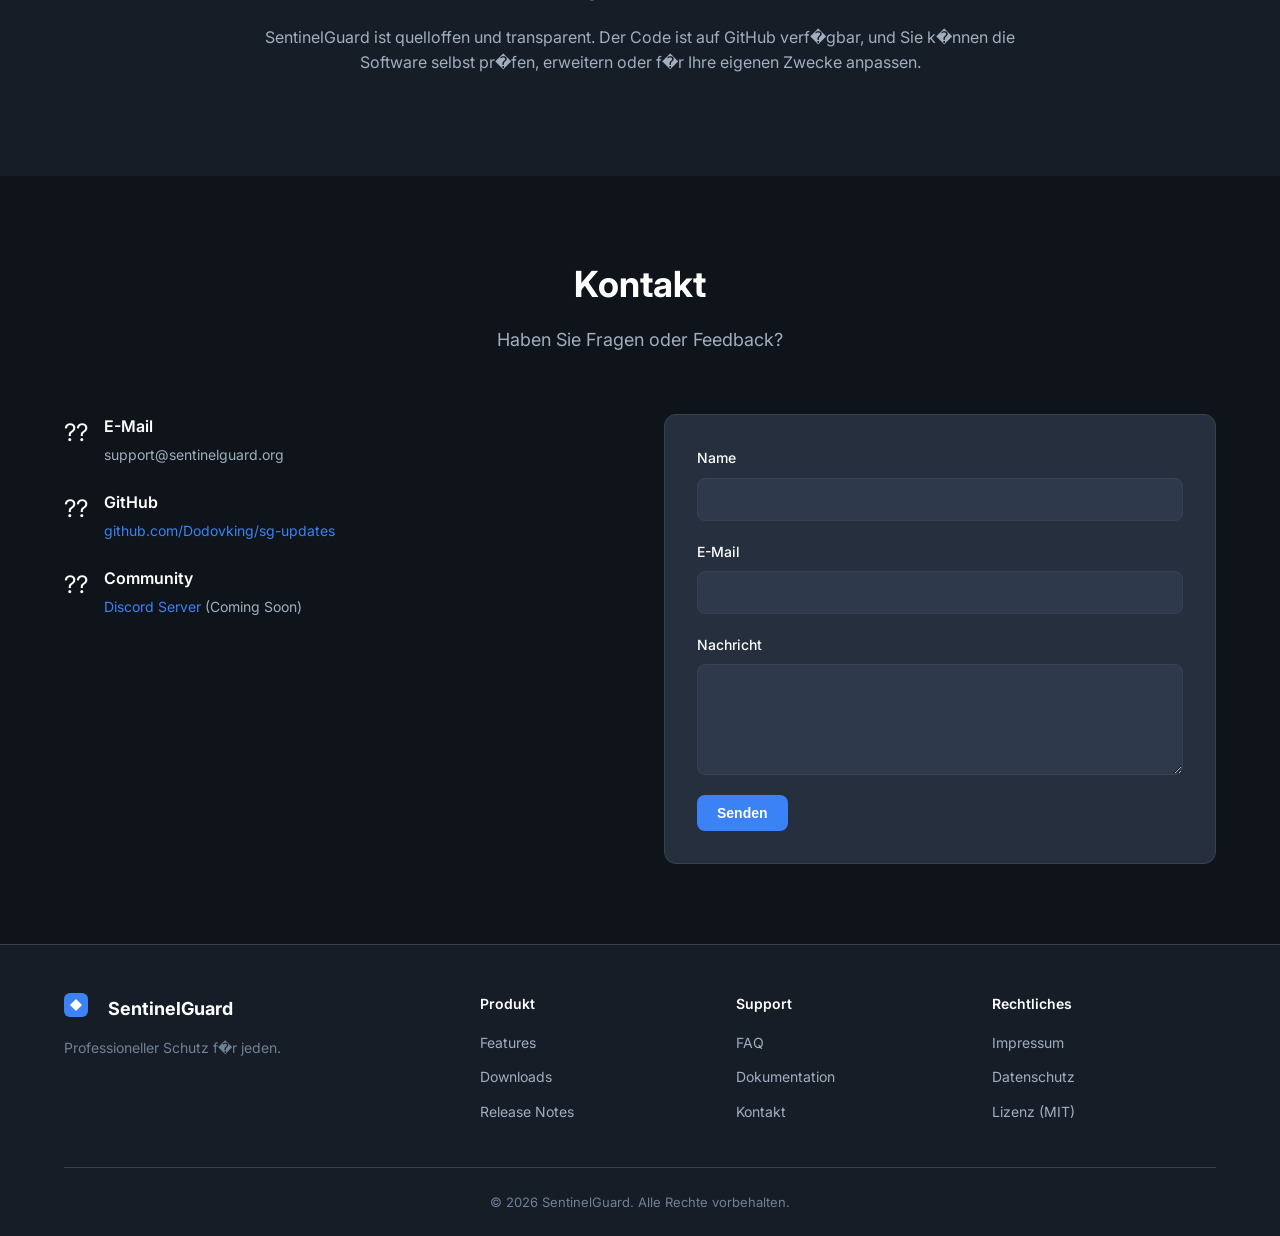
==== commit 7db36338: "Activate Android download card with real APK link and hash" ====
--- a/index.html
+++ b/index.html
@@ -203,7 +203,7 @@
                     <p style="font-size: 11px; color: var(--text-muted); margin-top: 8px;">AppImage f�r alle Distributionen</p>
                 </div>
                 <!-- Android -->
-                <div class="download-card download-card-soon">
+                <div class="download-card download-card-active">
                     <div class="download-icon download-icon-android">
                         <svg width="64" height="64" viewBox="0 0 64 64" fill="none">
                             <rect x="8" y="8" width="48" height="48" rx="8" stroke="currentColor" stroke-width="2"/>
@@ -215,9 +215,9 @@
                     <h3>Android</h3>
                     <p class="download-version">Version 1.1.4</p>
                     <p class="download-requirements">Android 8.0+</p>
-                    <a href="https://github.com/Dodovking/sg-website/releases/download/v1.1.3-android/SentinelGuard-Android-1.1.3.apk" class="btn btn-secondary btn-download">Herunterladen</a>
-                    <p class="download-sha">SHA-256: <code>WIRD_Spaeter_ERGAENZT</code></p>
-                    <p style="font-size: 11px; color: var(--text-muted); margin-top: 8px;">APK f�r direkte Installation</p>
+                    <a href="https://github.com/Dodovking/sg-website/releases/download/v1.1.4-android/SentinelGuard-Android-1.1.4.apk" class="btn btn-primary btn-download">Herunterladen</a>
+                    <p class="download-sha">SHA-256: <code>1B98E7DB1CCCFF23E585C8BAF66BA290196012BB733F629DF131FE256C2911ED</code></p>
+                    <p style="font-size: 11px; color: var(--text-muted); margin-top: 8px;">APK für direkte Installation</p>
                 </div>
             </div>
         </div>
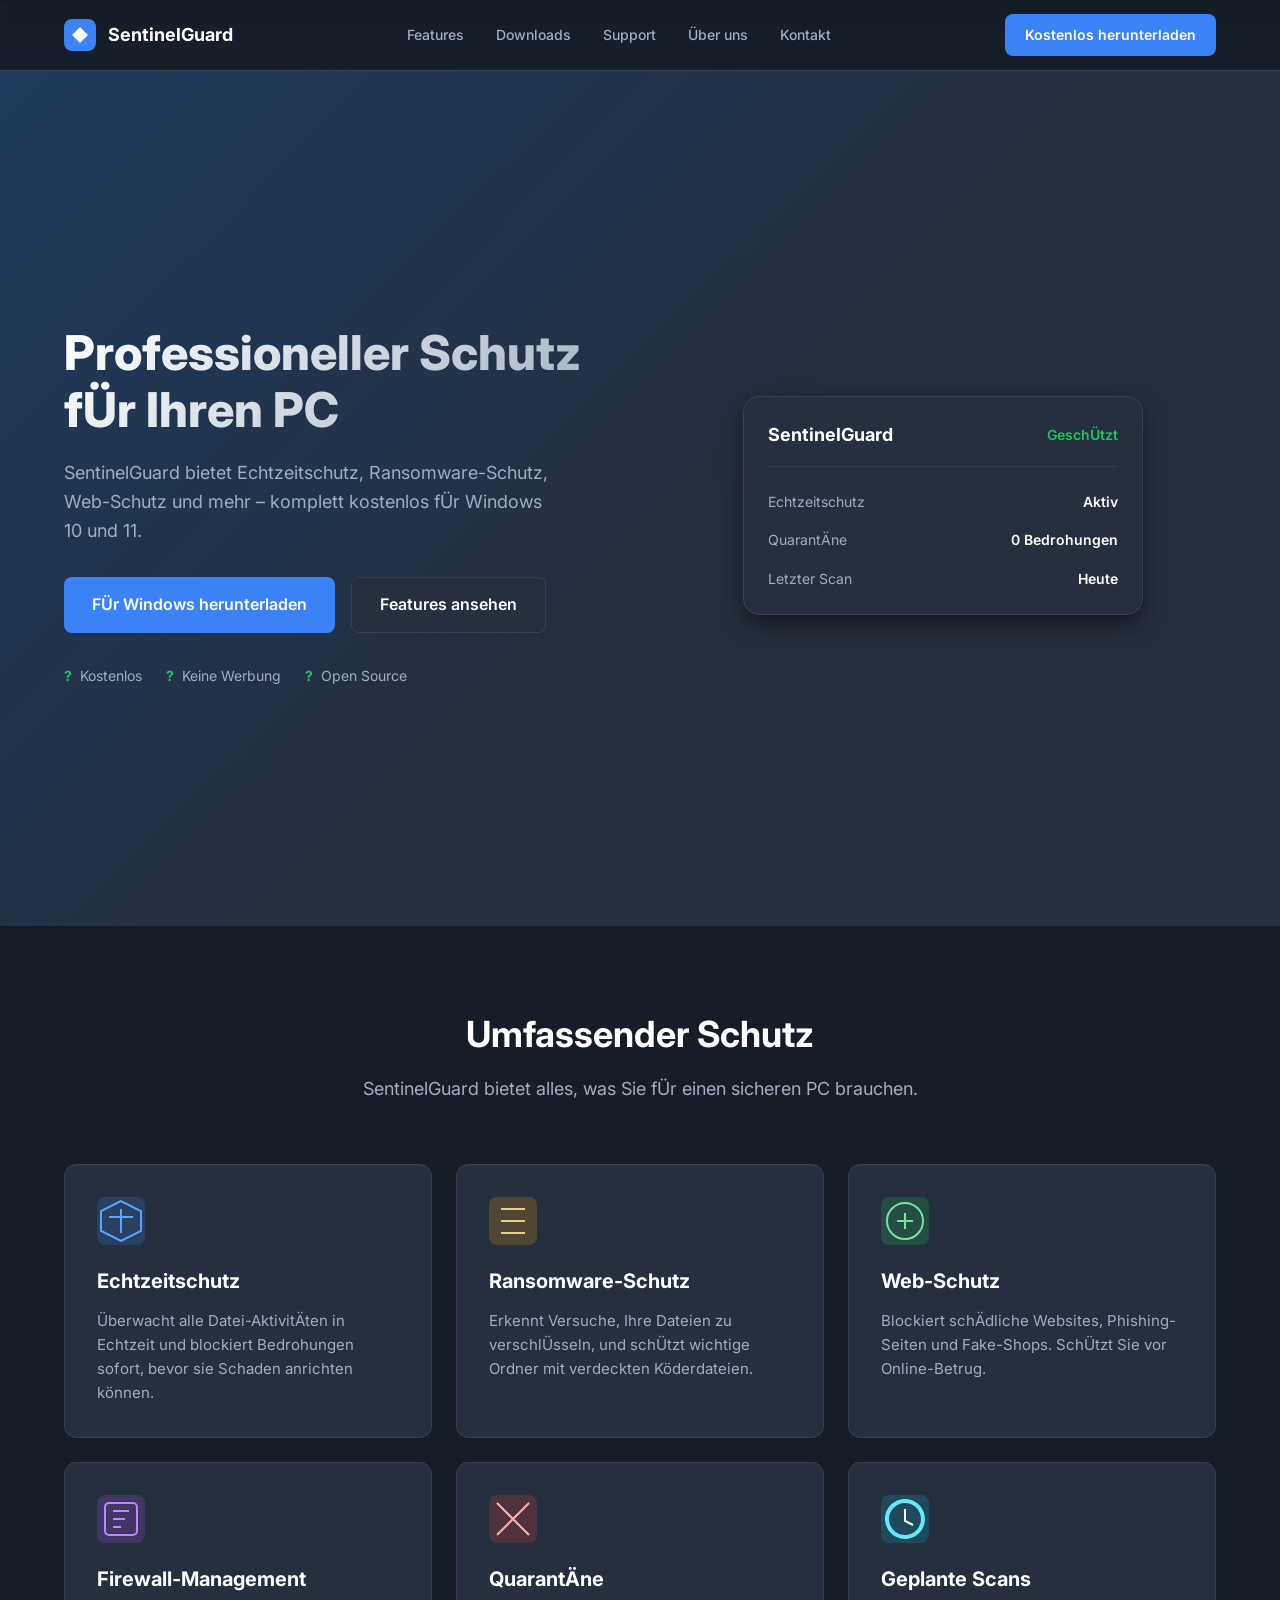
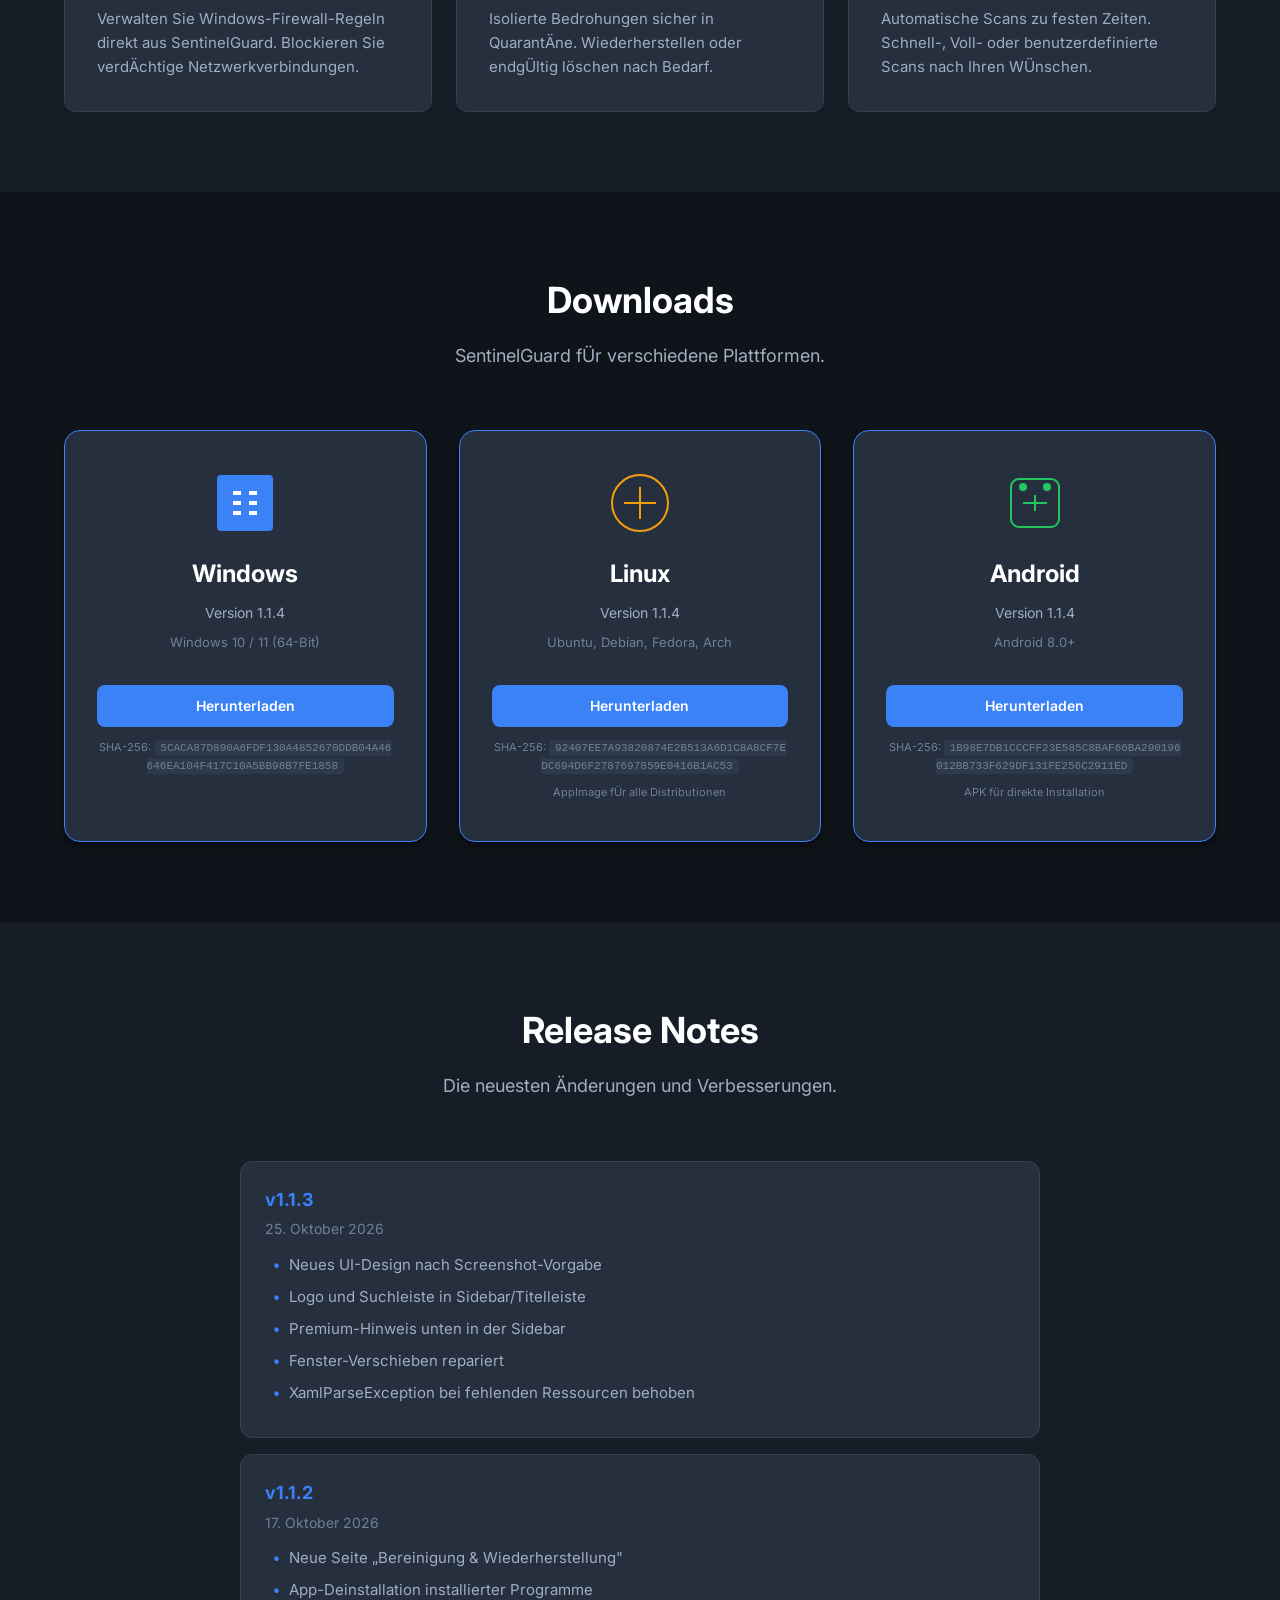
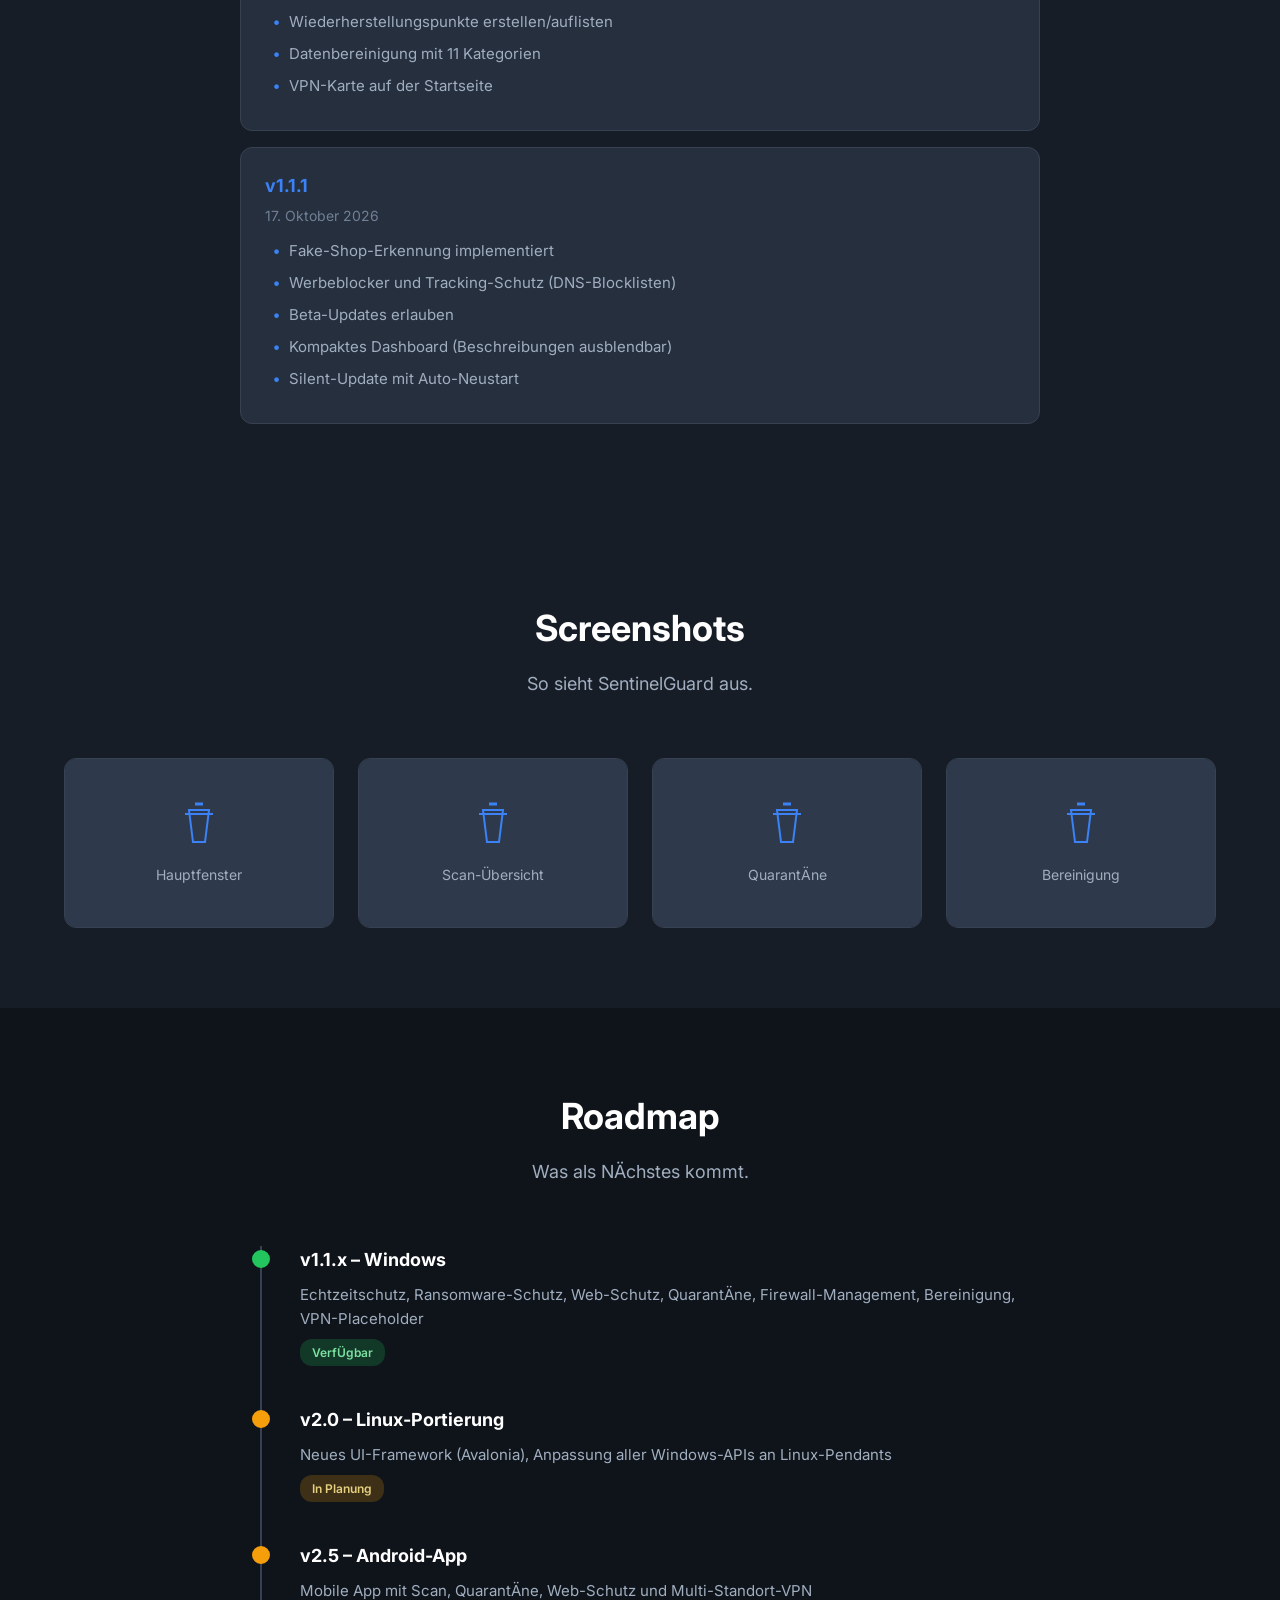
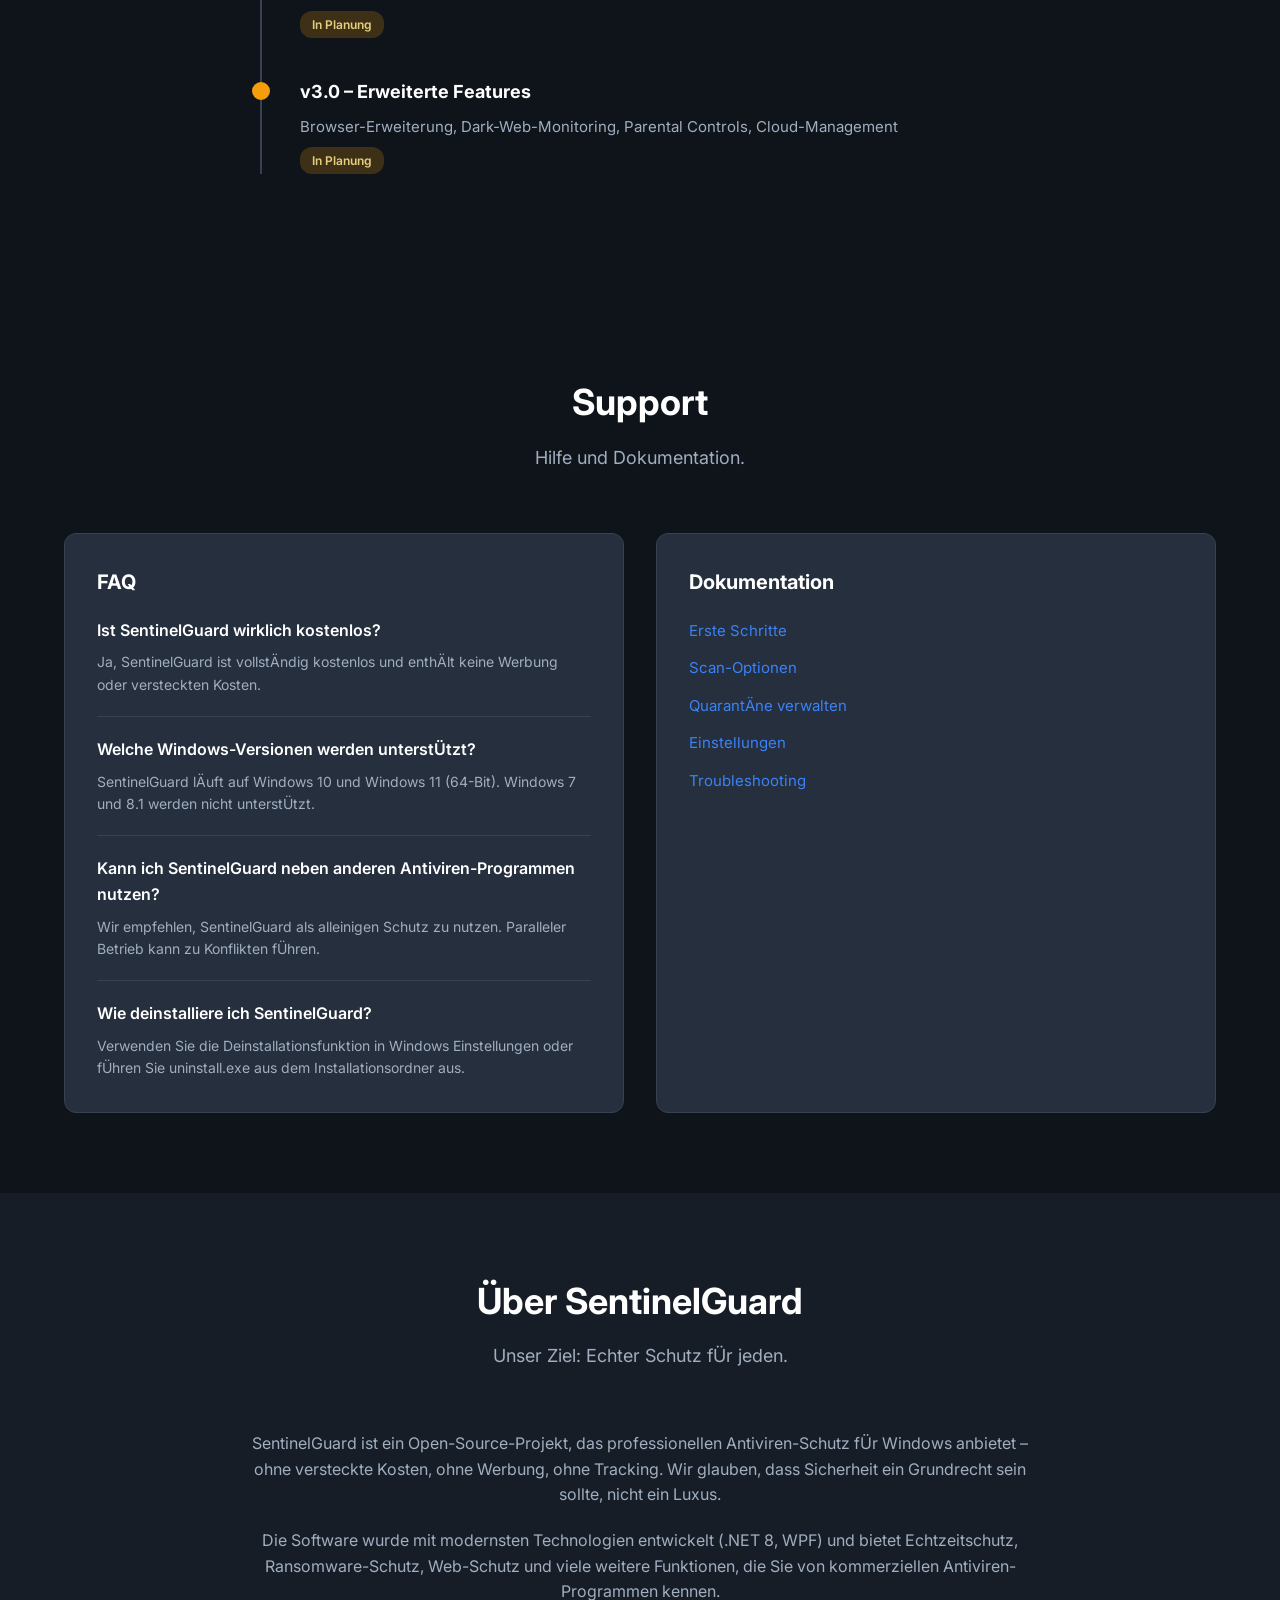
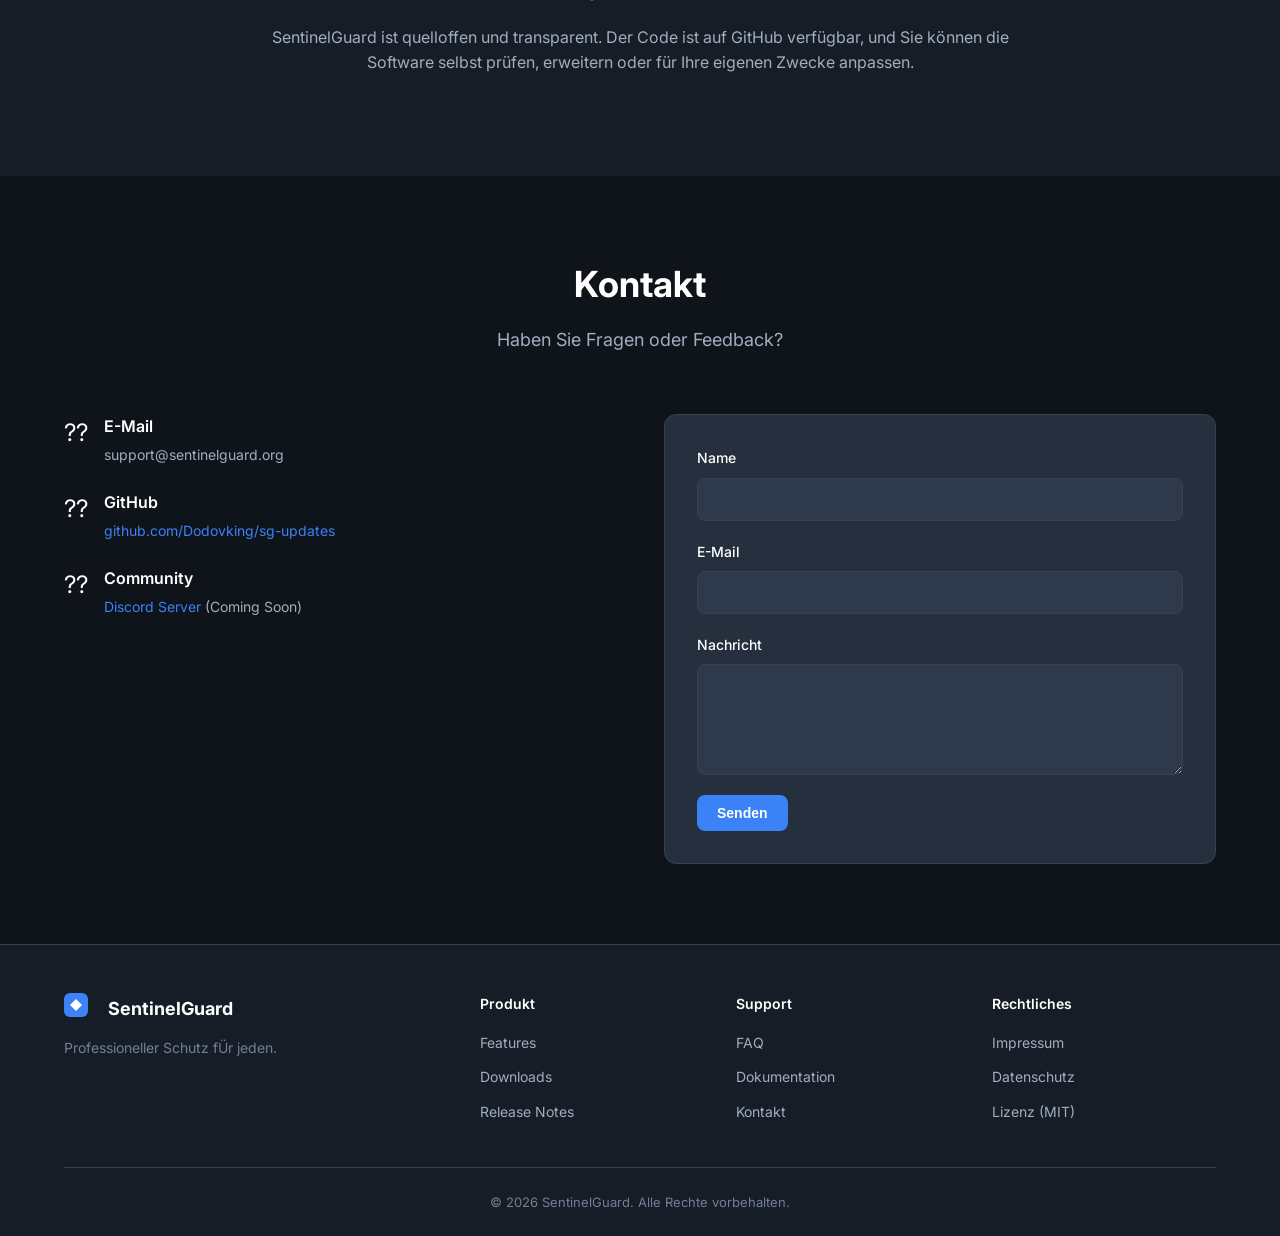
==== commit a4eacbba: "Fix all umlauts (rebuild UTF-8 text, remove replacement chars)" ====
--- a/index.html
+++ b/index.html
@@ -3,9 +3,9 @@
 <head>
     <meta charset="UTF-8">
     <meta name="viewport" content="width=device-width, initial-scale=1.0">
-    <meta name="description" content="SentinelGuard - Professionelle Antiviren-Software f�r Windows 10/11 mit Echtzeitschutz, Ransomware-Schutz, Web-Schutz und mehr.">
+    <meta name="description" content="SentinelGuard - Professionelle Antiviren-Software fÜr Windows 10/11 mit Echtzeitschutz, Ransomware-Schutz, Web-Schutz und mehr.">
     <meta name="keywords" content="Antivirus, Virenscanner, Echtzeitschutz, Ransomware, Malware, Windows 10, Windows 11, kostenlos">
-    <title>SentinelGuard Antivirus - Professioneller Schutz f�r Windows</title>
+    <title>SentinelGuard Antivirus - Professioneller Schutz fÜr Windows</title>
     <link rel="stylesheet" href="css/style.css">
     <link rel="preconnect" href="https://fonts.googleapis.com">
     <link rel="preconnect" href="https://fonts.gstatic.com" crossorigin>
@@ -35,7 +35,7 @@
                     <a href="#features" class="nav-link">Features</a>
                     <a href="#downloads" class="nav-link">Downloads</a>
                     <a href="#support" class="nav-link">Support</a>
-                    <a href="#about" class="nav-link">�ber uns</a>
+                    <a href="#about" class="nav-link">Über uns</a>
                     <a href="#contact" class="nav-link">Kontakt</a>
                 </nav>
                 <a href="#downloads" class="btn btn-primary">Kostenlos herunterladen</a>
@@ -48,10 +48,10 @@
         <div class="container">
             <div class="hero-content">
                 <div class="hero-text">
-                    <h1>Professioneller Schutz f�r Ihren PC</h1>
-                    <p class="hero-subtitle">SentinelGuard bietet Echtzeitschutz, Ransomware-Schutz, Web-Schutz und mehr � komplett kostenlos f�r Windows 10 und 11.</p>
+                    <h1>Professioneller Schutz fÜr Ihren PC</h1>
+                    <p class="hero-subtitle">SentinelGuard bietet Echtzeitschutz, Ransomware-Schutz, Web-Schutz und mehr – komplett kostenlos fÜr Windows 10 und 11.</p>
                     <div class="hero-actions">
-                        <a href="#downloads" class="btn btn-primary btn-large">F�r Windows herunterladen</a>
+                        <a href="#downloads" class="btn btn-primary btn-large">FÜr Windows herunterladen</a>
                         <a href="#features" class="btn btn-secondary btn-large">Features ansehen</a>
                     </div>
                     <div class="hero-meta">
@@ -73,7 +73,7 @@
                     <div class="hero-card">
                         <div class="hero-card-header">
                             <div class="hero-card-title">SentinelGuard</div>
-                            <div class="hero-card-status">Gesch�tzt</div>
+                            <div class="hero-card-status">GeschÜtzt</div>
                         </div>
                         <div class="hero-card-body">
                             <div class="hero-card-stat">
@@ -81,7 +81,7 @@
                                 <div class="stat-value">Aktiv</div>
                             </div>
                             <div class="hero-card-stat">
-                                <div class="stat-label">Quarant�ne</div>
+                                <div class="stat-label">QuarantÄne</div>
                                 <div class="stat-value">0 Bedrohungen</div>
                             </div>
                             <div class="hero-card-stat">
@@ -100,7 +100,7 @@
         <div class="container">
             <div class="section-header">
                 <h2 class="section-title">Umfassender Schutz</h2>
-                <p class="section-subtitle">SentinelGuard bietet alles, was Sie f�r einen sicheren PC brauchen.</p>
+                <p class="section-subtitle">SentinelGuard bietet alles, was Sie fÜr einen sicheren PC brauchen.</p>
             </div>
             <div class="features-grid">
                 <div class="feature-card">
@@ -111,7 +111,7 @@
                         </svg>
                     </div>
                     <h3>Echtzeitschutz</h3>
-                    <p>�berwacht alle Datei-Aktivit�ten in Echtzeit und blockiert Bedrohungen sofort, bevor sie Schaden anrichten k�nnen.</p>
+                    <p>Überwacht alle Datei-AktivitÄten in Echtzeit und blockiert Bedrohungen sofort, bevor sie Schaden anrichten können.</p>
                 </div>
                 <div class="feature-card">
                     <div class="feature-icon feature-icon-orange">
@@ -120,7 +120,7 @@
                         </svg>
                     </div>
                     <h3>Ransomware-Schutz</h3>
-                    <p>Erkennt Versuche, Ihre Dateien zu verschl�sseln, und sch�tzt wichtige Ordner mit verdeckten K�derdateien.</p>
+                    <p>Erkennt Versuche, Ihre Dateien zu verschlÜsseln, und schÜtzt wichtige Ordner mit verdeckten Köderdateien.</p>
                 </div>
                 <div class="feature-card">
                     <div class="feature-icon feature-icon-green">
@@ -130,7 +130,7 @@
                         </svg>
                     </div>
                     <h3>Web-Schutz</h3>
-                    <p>Blockiert sch�dliche Websites, Phishing-Seiten und Fake-Shops. Sch�tzt Sie vor Online-Betrug.</p>
+                    <p>Blockiert schÄdliche Websites, Phishing-Seiten und Fake-Shops. SchÜtzt Sie vor Online-Betrug.</p>
                 </div>
                 <div class="feature-card">
                     <div class="feature-icon feature-icon-purple">
@@ -140,7 +140,7 @@
                         </svg>
                     </div>
                     <h3>Firewall-Management</h3>
-                    <p>Verwalten Sie Windows-Firewall-Regeln direkt aus SentinelGuard. Blockieren Sie verd�chtige Netzwerkverbindungen.</p>
+                    <p>Verwalten Sie Windows-Firewall-Regeln direkt aus SentinelGuard. Blockieren Sie verdÄchtige Netzwerkverbindungen.</p>
                 </div>
                 <div class="feature-card">
                     <div class="feature-icon feature-icon-red">
@@ -148,8 +148,8 @@
                             <path d="M8 8L40 40M40 8L8 40" stroke="currentColor" stroke-width="2"/>
                         </svg>
                     </div>
-                    <h3>Quarant�ne</h3>
-                    <p>Isolierte Bedrohungen sicher in Quarant�ne. Wiederherstellen oder endg�ltig l�schen nach Bedarf.</p>
+                    <h3>QuarantÄne</h3>
+                    <p>Isolierte Bedrohungen sicher in QuarantÄne. Wiederherstellen oder endgÜltig löschen nach Bedarf.</p>
                 </div>
                 <div class="feature-card">
                     <div class="feature-icon feature-icon-cyan">
@@ -159,7 +159,7 @@
                         </svg>
                     </div>
                     <h3>Geplante Scans</h3>
-                    <p>Automatische Scans zu festen Zeiten. Schnell-, Voll- oder benutzerdefinierte Scans nach Ihren W�nschen.</p>
+                    <p>Automatische Scans zu festen Zeiten. Schnell-, Voll- oder benutzerdefinierte Scans nach Ihren WÜnschen.</p>
                 </div>
             </div>
         </div>
@@ -170,7 +170,7 @@
         <div class="container">
             <div class="section-header">
                 <h2 class="section-title">Downloads</h2>
-                <p class="section-subtitle">SentinelGuard f�r verschiedene Plattformen.</p>
+                <p class="section-subtitle">SentinelGuard fÜr verschiedene Plattformen.</p>
             </div>
             <div class="downloads-grid">
                 <!-- Windows -->
@@ -200,7 +200,7 @@
                     <p class="download-requirements">Ubuntu, Debian, Fedora, Arch</p>
                     <a href="https://github.com/Dodovking/sg-website/releases/download/v1.1.3-linux/SentinelGuard-Linux-1.1.3.zip" class="btn btn-primary btn-download">Herunterladen</a>
                     <p class="download-sha">SHA-256: <code>92407EE7A93820874E2B513A6D1C8A8CF7EDC694D6F2787697859E0416B1AC53</code></p>
-                    <p style="font-size: 11px; color: var(--text-muted); margin-top: 8px;">AppImage f�r alle Distributionen</p>
+                    <p style="font-size: 11px; color: var(--text-muted); margin-top: 8px;">AppImage fÜr alle Distributionen</p>
                 </div>
                 <!-- Android -->
                 <div class="download-card download-card-active">
@@ -228,7 +228,7 @@
         <div class="container">
             <div class="section-header">
                 <h2 class="section-title">Release Notes</h2>
-                <p class="section-subtitle">Die neuesten �nderungen und Verbesserungen.</p>
+                <p class="section-subtitle">Die neuesten Änderungen und Verbesserungen.</p>
             </div>
             <div class="release-list">
                 <div class="release-item">
@@ -246,7 +246,7 @@
                     <div class="release-version">v1.1.2</div>
                     <div class="release-date">17. Oktober 2026</div>
                     <ul class="release-changes">
-                        <li>Neue Seite �Bereinigung & Wiederherstellung"</li>
+                        <li>Neue Seite „Bereinigung &amp; Wiederherstellung"</li>
                         <li>App-Deinstallation installierter Programme</li>
                         <li>Wiederherstellungspunkte erstellen/auflisten</li>
                         <li>Datenbereinigung mit 11 Kategorien</li>
@@ -285,13 +285,13 @@
                 <div class="screenshot-card">
                     <div class="screenshot-placeholder">
                         <div class="screenshot-icon"><svg width="48" height="48" viewBox="0 0 48 48" fill="none"><path d="M14 10H34L30 42H18L14 10Z" stroke="#3B82F6" stroke-width="2"/><path d="M10 14H38" stroke="#3B82F6" stroke-width="2"/><path d="M20 4H28" stroke="#3B82F6" stroke-width="3"/></svg></div>
-                        <p>Scan-�bersicht</p>
+                        <p>Scan-Übersicht</p>
                     </div>
                 </div>
                 <div class="screenshot-card">
                     <div class="screenshot-placeholder">
                         <div class="screenshot-icon"><svg width="48" height="48" viewBox="0 0 48 48" fill="none"><path d="M14 10H34L30 42H18L14 10Z" stroke="#3B82F6" stroke-width="2"/><path d="M10 14H38" stroke="#3B82F6" stroke-width="2"/><path d="M20 4H28" stroke="#3B82F6" stroke-width="3"/></svg></div>
-                        <p>Quarant�ne</p>
+                        <p>QuarantÄne</p>
                     </div>
                 </div>
                 <div class="screenshot-card">
@@ -309,21 +309,21 @@
         <div class="container">
             <div class="section-header">
                 <h2 class="section-title">Roadmap</h2>
-                <p class="section-subtitle">Was als N�chstes kommt.</p>
+                <p class="section-subtitle">Was als NÄchstes kommt.</p>
             </div>
             <div class="roadmap-timeline">
                 <div class="roadmap-item roadmap-item-done">
                     <div class="roadmap-marker"></div>
                     <div class="roadmap-content">
-                        <h3>v1.1.x � Windows</h3>
-                        <p>Echtzeitschutz, Ransomware-Schutz, Web-Schutz, Quarant�ne, Firewall-Management, Bereinigung, VPN-Placeholder</p>
-                        <span class="roadmap-status">Verf�gbar</span>
+                        <h3>v1.1.x – Windows</h3>
+                        <p>Echtzeitschutz, Ransomware-Schutz, Web-Schutz, QuarantÄne, Firewall-Management, Bereinigung, VPN-Placeholder</p>
+                        <span class="roadmap-status">VerfÜgbar</span>
                     </div>
                 </div>
                 <div class="roadmap-item roadmap-item-progress">
                     <div class="roadmap-marker"></div>
                     <div class="roadmap-content">
-                        <h3>v2.0 � Linux-Portierung</h3>
+                        <h3>v2.0 – Linux-Portierung</h3>
                         <p>Neues UI-Framework (Avalonia), Anpassung aller Windows-APIs an Linux-Pendants</p>
                         <span class="roadmap-status">In Planung</span>
                     </div>
@@ -331,15 +331,15 @@
                 <div class="roadmap-item roadmap-item-progress">
                     <div class="roadmap-marker"></div>
                     <div class="roadmap-content">
-                        <h3>v2.5 � Android-App</h3>
-                        <p>Mobile App mit Scan, Quarant�ne, Web-Schutz und Multi-Standort-VPN</p>
+                        <h3>v2.5 – Android-App</h3>
+                        <p>Mobile App mit Scan, QuarantÄne, Web-Schutz und Multi-Standort-VPN</p>
                         <span class="roadmap-status">In Planung</span>
                     </div>
                 </div>
                 <div class="roadmap-item roadmap-item-progress">
                     <div class="roadmap-marker"></div>
                     <div class="roadmap-content">
-                        <h3>v3.0 � Erweiterte Features</h3>
+                        <h3>v3.0 – Erweiterte Features</h3>
                         <p>Browser-Erweiterung, Dark-Web-Monitoring, Parental Controls, Cloud-Management</p>
                         <span class="roadmap-status">In Planung</span>
                     </div>
@@ -360,19 +360,19 @@
                     <h3>FAQ</h3>
                     <div class="faq-item">
                         <h4>Ist SentinelGuard wirklich kostenlos?</h4>
-                        <p>Ja, SentinelGuard ist vollst�ndig kostenlos und enth�lt keine Werbung oder versteckten Kosten.</p>
+                        <p>Ja, SentinelGuard ist vollstÄndig kostenlos und enthÄlt keine Werbung oder versteckten Kosten.</p>
                     </div>
                     <div class="faq-item">
-                        <h4>Welche Windows-Versionen werden unterst�tzt?</h4>
-                        <p>SentinelGuard l�uft auf Windows 10 und Windows 11 (64-Bit). Windows 7 und 8.1 werden nicht unterst�tzt.</p>
+                        <h4>Welche Windows-Versionen werden unterstÜtzt?</h4>
+                        <p>SentinelGuard lÄuft auf Windows 10 und Windows 11 (64-Bit). Windows 7 und 8.1 werden nicht unterstÜtzt.</p>
                     </div>
                     <div class="faq-item">
                         <h4>Kann ich SentinelGuard neben anderen Antiviren-Programmen nutzen?</h4>
-                        <p>Wir empfehlen, SentinelGuard als alleinigen Schutz zu nutzen. Paralleler Betrieb kann zu Konflikten f�hren.</p>
+                        <p>Wir empfehlen, SentinelGuard als alleinigen Schutz zu nutzen. Paralleler Betrieb kann zu Konflikten fÜhren.</p>
                     </div>
                     <div class="faq-item">
                         <h4>Wie deinstalliere ich SentinelGuard?</h4>
-                        <p>Verwenden Sie die Deinstallationsfunktion in Windows Einstellungen oder f�hren Sie uninstall.exe aus dem Installationsordner aus.</p>
+                        <p>Verwenden Sie die Deinstallationsfunktion in Windows Einstellungen oder fÜhren Sie uninstall.exe aus dem Installationsordner aus.</p>
                     </div>
                 </div>
                 <div class="support-card">
@@ -380,7 +380,7 @@
                     <ul class="doc-links">
                         <li><a href="#">Erste Schritte</a></li>
                         <li><a href="#">Scan-Optionen</a></li>
-                        <li><a href="#">Quarant�ne verwalten</a></li>
+                        <li><a href="#">QuarantÄne verwalten</a></li>
                         <li><a href="#">Einstellungen</a></li>
                         <li><a href="#">Troubleshooting</a></li>
                     </ul>
@@ -393,13 +393,13 @@
     <section id="about" class="about">
         <div class="container">
             <div class="section-header">
-                <h2 class="section-title">�ber SentinelGuard</h2>
-                <p class="section-subtitle">Unser Ziel: Echter Schutz f�r jeden.</p>
+                <h2 class="section-title">Über SentinelGuard</h2>
+                <p class="section-subtitle">Unser Ziel: Echter Schutz fÜr jeden.</p>
             </div>
             <div class="about-content">
-                <p>SentinelGuard ist ein Open-Source-Projekt, das professionellen Antiviren-Schutz f�r Windows anbietet � ohne versteckte Kosten, ohne Werbung, ohne Tracking. Wir glauben, dass Sicherheit ein Grundrecht sein sollte, nicht ein Luxus.</p>
+                <p>SentinelGuard ist ein Open-Source-Projekt, das professionellen Antiviren-Schutz fÜr Windows anbietet – ohne versteckte Kosten, ohne Werbung, ohne Tracking. Wir glauben, dass Sicherheit ein Grundrecht sein sollte, nicht ein Luxus.</p>
                 <p>Die Software wurde mit modernsten Technologien entwickelt (.NET 8, WPF) und bietet Echtzeitschutz, Ransomware-Schutz, Web-Schutz und viele weitere Funktionen, die Sie von kommerziellen Antiviren-Programmen kennen.</p>
-                <p>SentinelGuard ist quelloffen und transparent. Der Code ist auf GitHub verf�gbar, und Sie k�nnen die Software selbst pr�fen, erweitern oder f�r Ihre eigenen Zwecke anpassen.</p>
+                <p>SentinelGuard ist quelloffen und transparent. Der Code ist auf GitHub verfügbar, und Sie können die Software selbst prüfen, erweitern oder für Ihre eigenen Zwecke anpassen.</p>
             </div>
         </div>
     </section>
@@ -476,7 +476,7 @@
                         </div>
                         <span class="logo-text">SentinelGuard</span>
                     </div>
-                    <p class="footer-tagline">Professioneller Schutz f�r jeden.</p>
+                    <p class="footer-tagline">Professioneller Schutz fÜr jeden.</p>
                 </div>
                 <div class="footer-links">
                     <div class="footer-link-group">
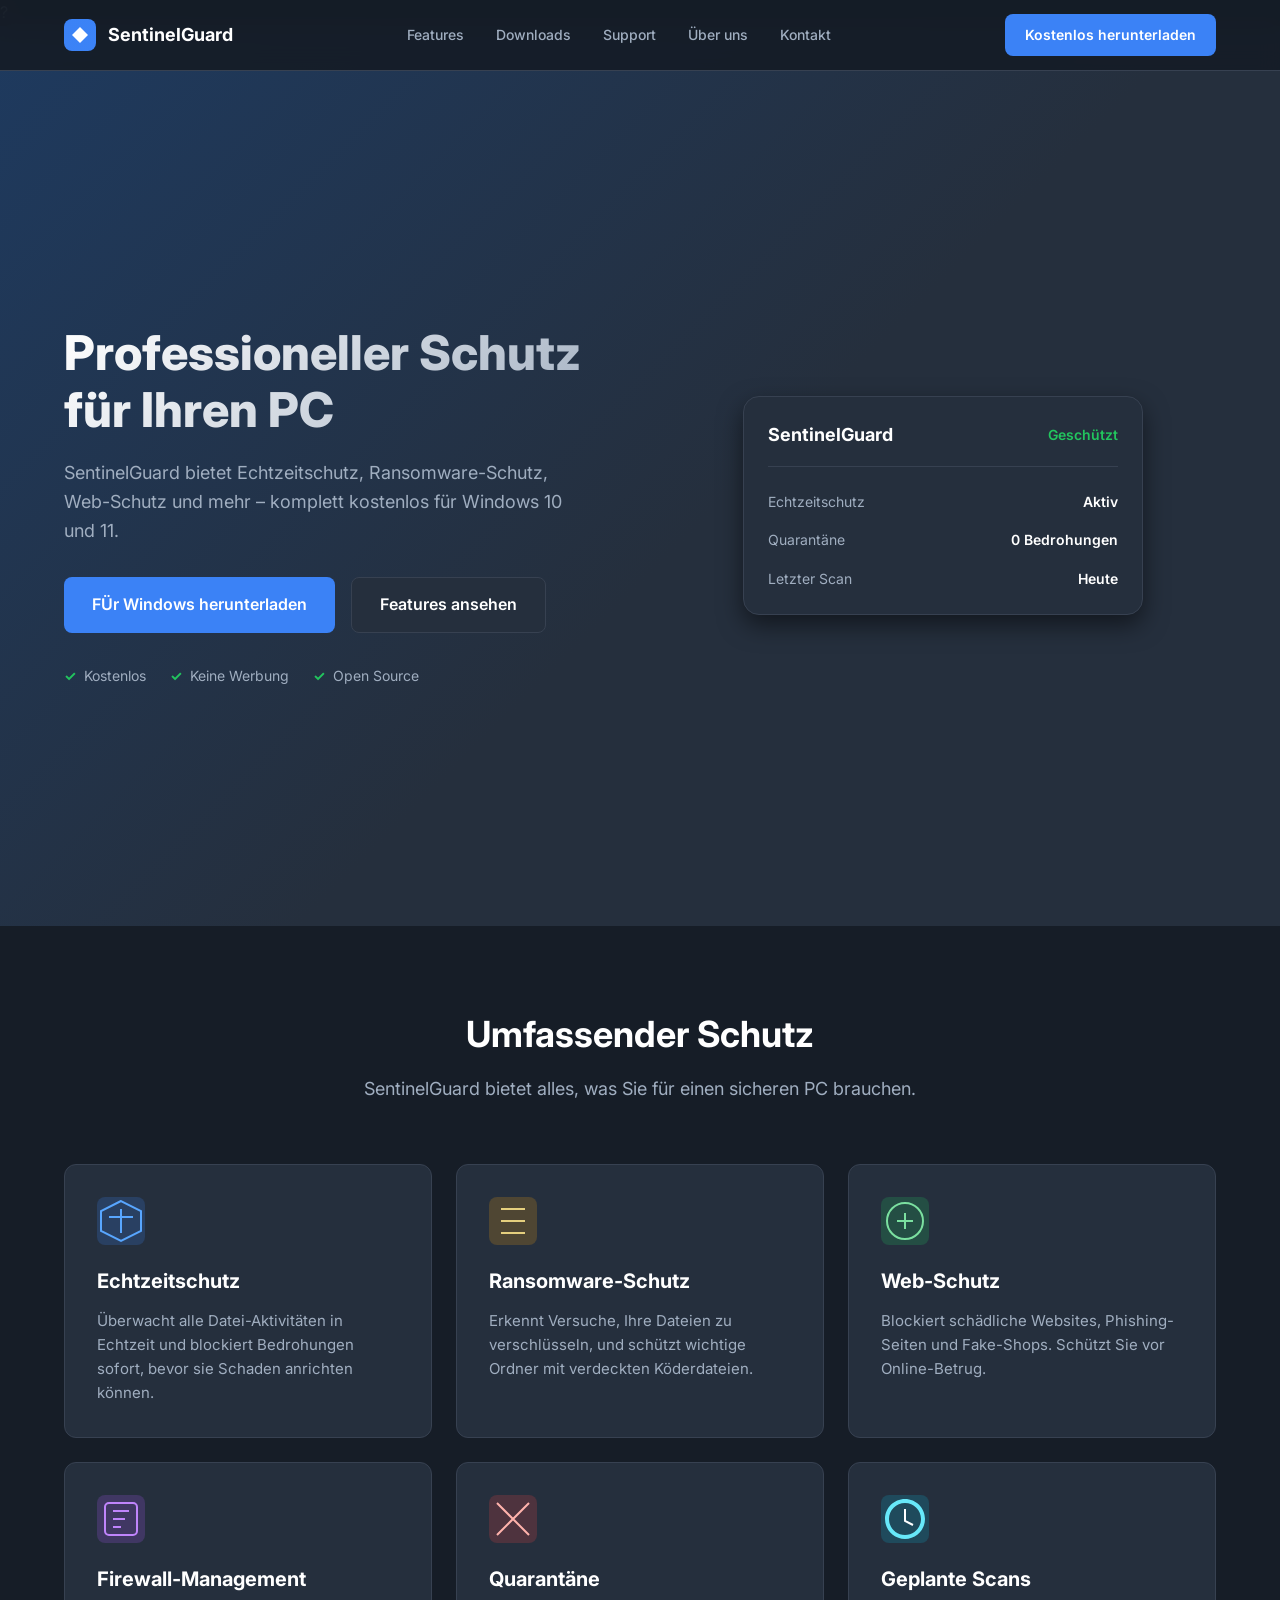
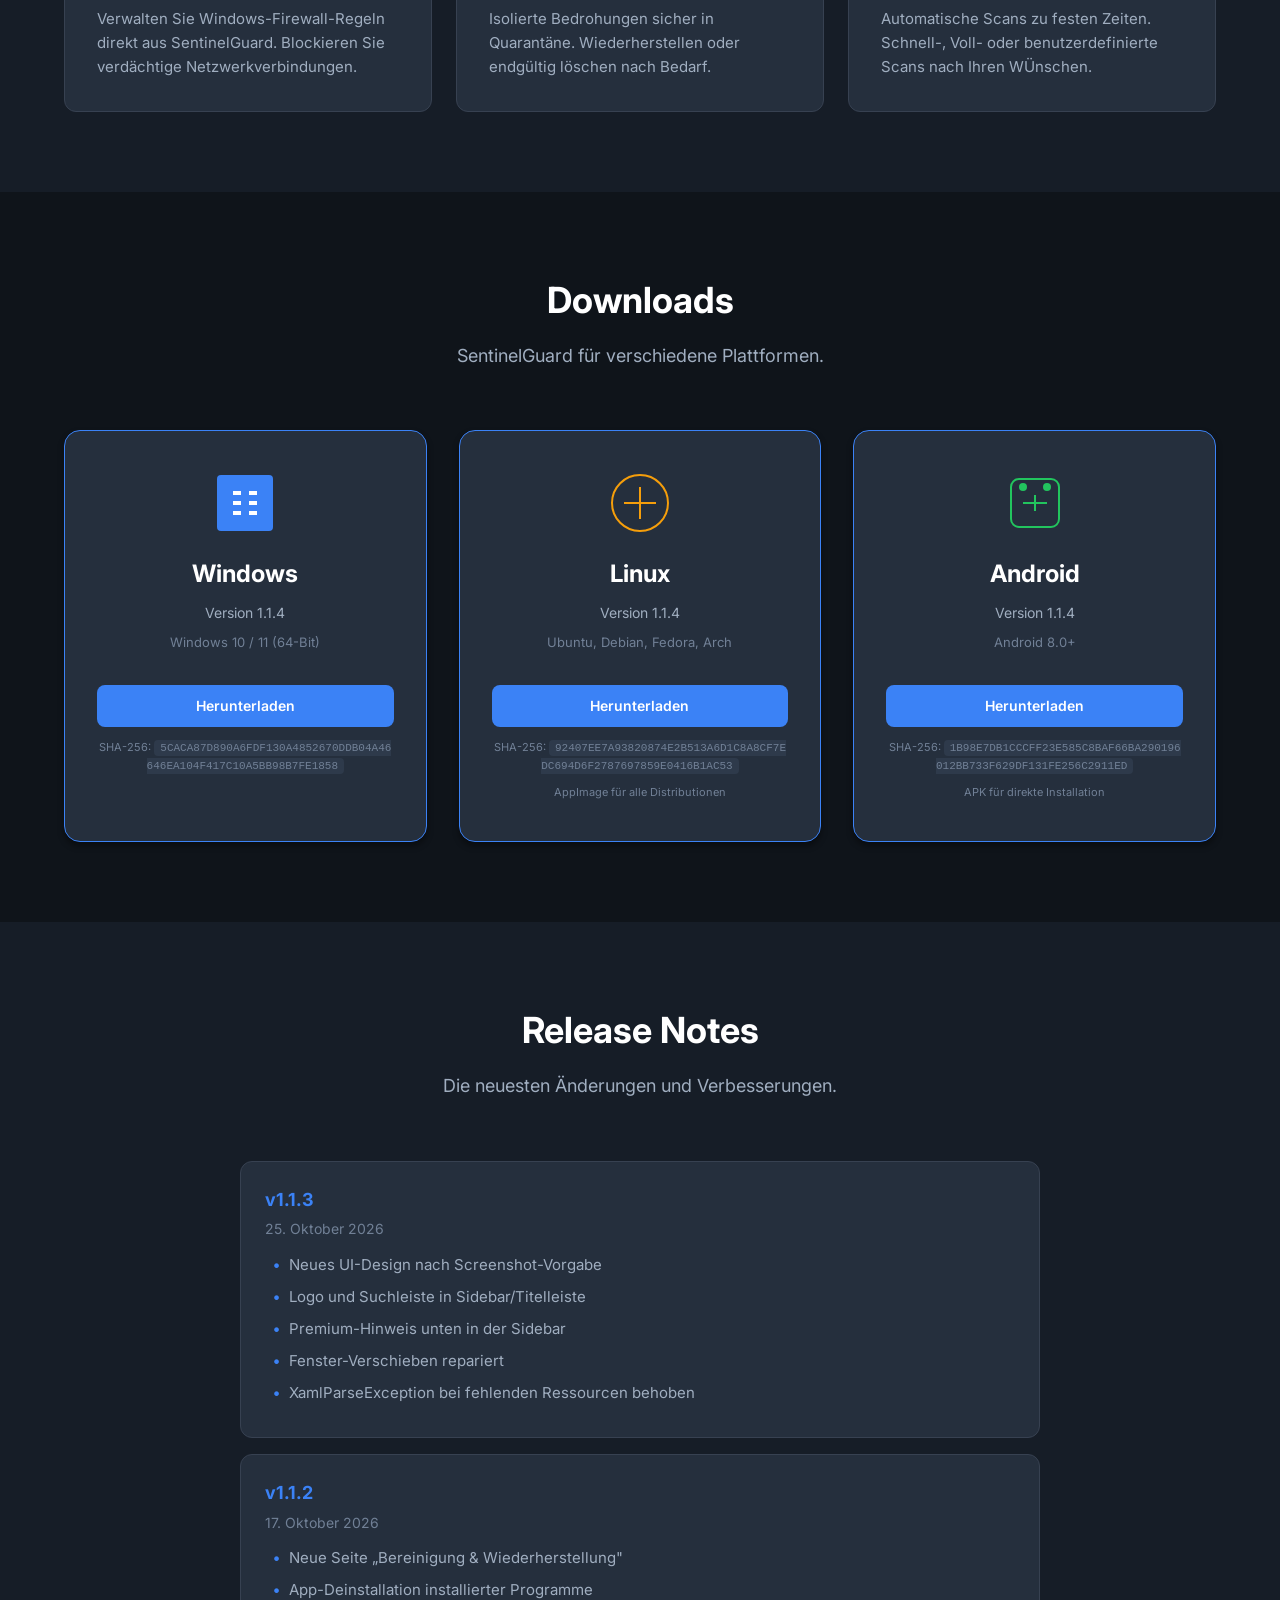
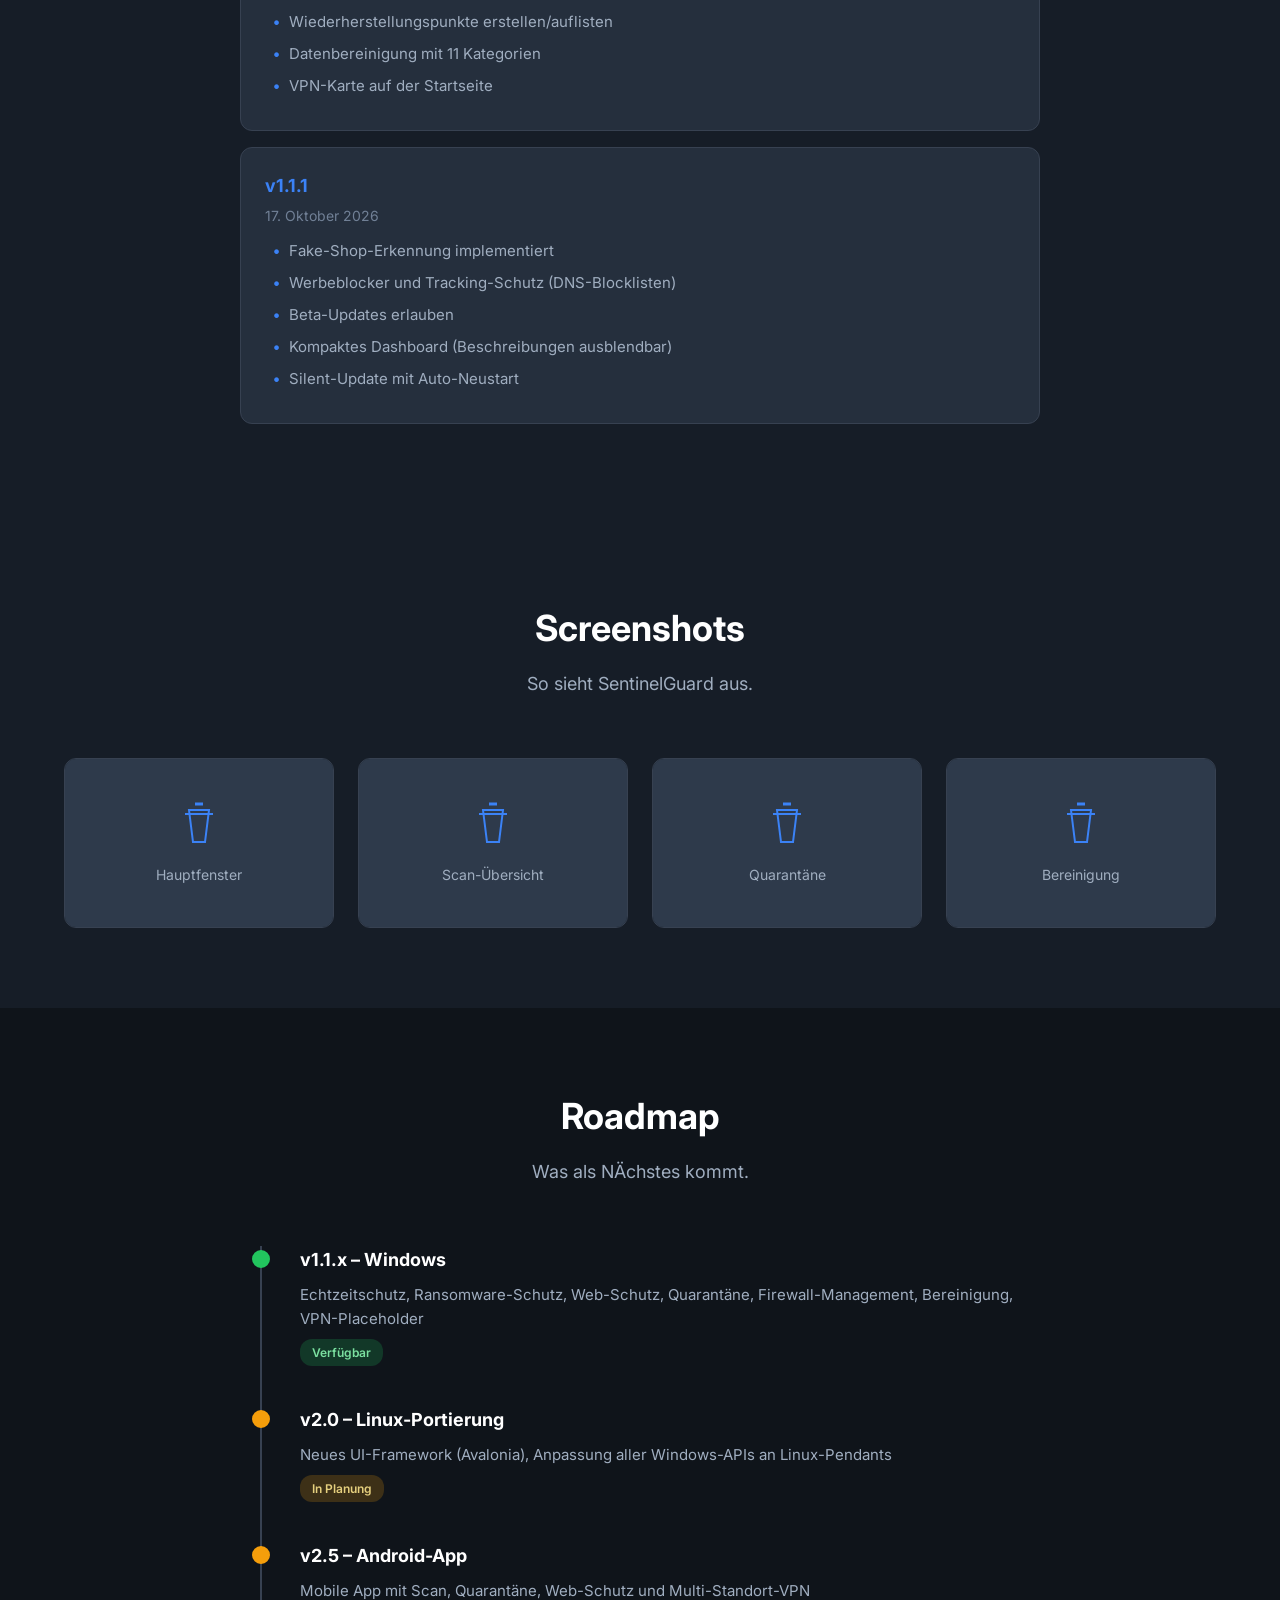
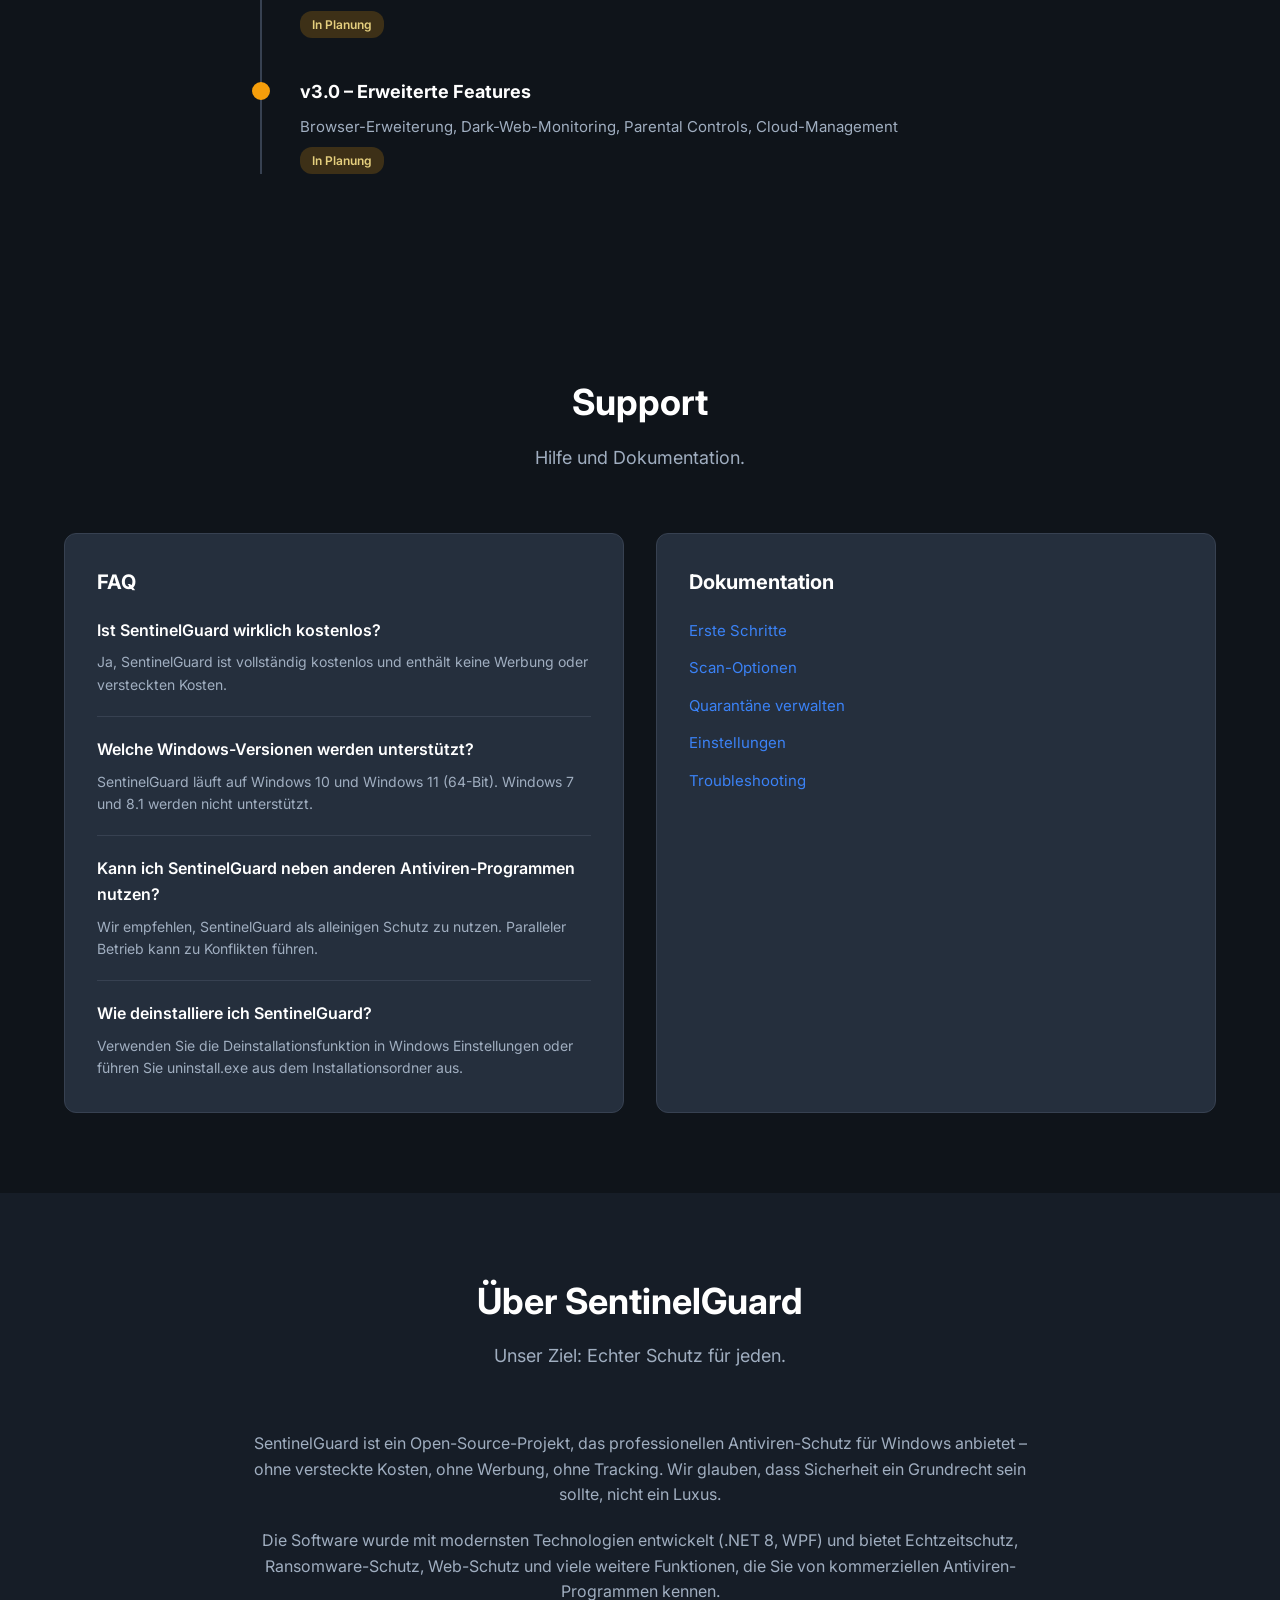
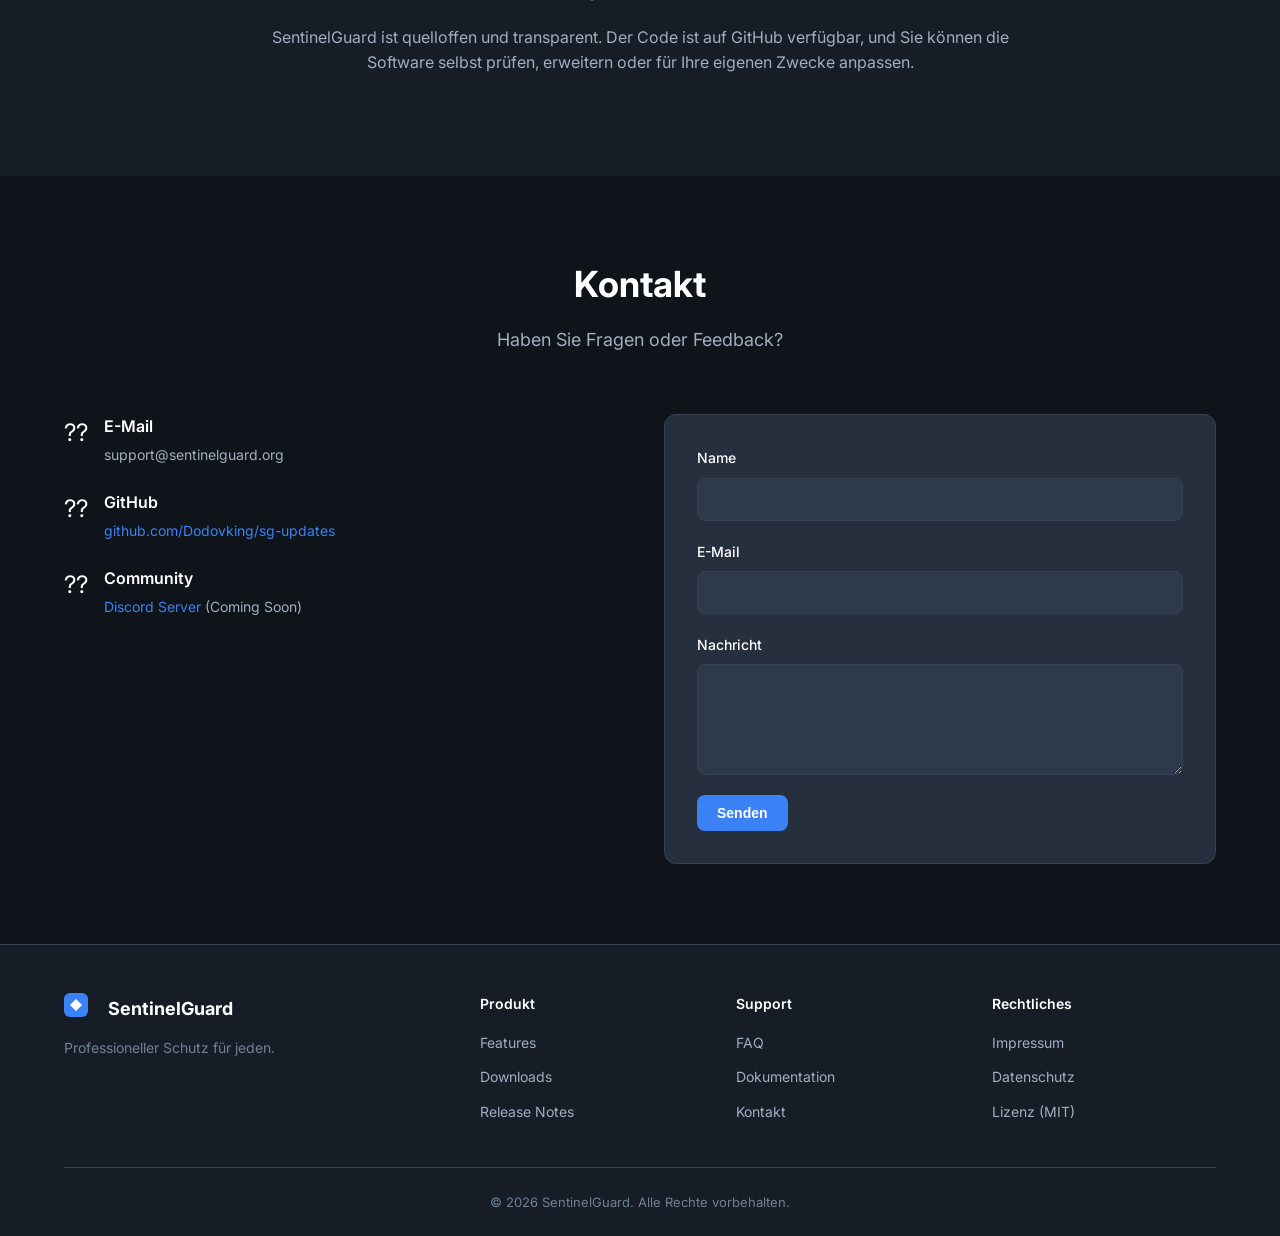
==== commit 38aad2af: "Fix uppercase umlauts and checkmark icons" ====
--- a/index.html
+++ b/index.html
@@ -3,9 +3,9 @@
 <head>
     <meta charset="UTF-8">
     <meta name="viewport" content="width=device-width, initial-scale=1.0">
-    <meta name="description" content="SentinelGuard - Professionelle Antiviren-Software fÜr Windows 10/11 mit Echtzeitschutz, Ransomware-Schutz, Web-Schutz und mehr.">
+    <meta name="description" content="SentinelGuard - Professionelle Antiviren-Software für Windows 10/11 mit Echtzeitschutz, Ransomware-Schutz, Web-Schutz und mehr.">
     <meta name="keywords" content="Antivirus, Virenscanner, Echtzeitschutz, Ransomware, Malware, Windows 10, Windows 11, kostenlos">
-    <title>SentinelGuard Antivirus - Professioneller Schutz fÜr Windows</title>
+    <title>SentinelGuard Antivirus - Professioneller Schutz für Windows</title>
     <link rel="stylesheet" href="css/style.css">
     <link rel="preconnect" href="https://fonts.googleapis.com">
     <link rel="preconnect" href="https://fonts.gstatic.com" crossorigin>
@@ -48,23 +48,23 @@
         <div class="container">
             <div class="hero-content">
                 <div class="hero-text">
-                    <h1>Professioneller Schutz fÜr Ihren PC</h1>
-                    <p class="hero-subtitle">SentinelGuard bietet Echtzeitschutz, Ransomware-Schutz, Web-Schutz und mehr – komplett kostenlos fÜr Windows 10 und 11.</p>
+                    <h1>Professioneller Schutz für Ihren PC</h1>
+                    <p class="hero-subtitle">SentinelGuard bietet Echtzeitschutz, Ransomware-Schutz, Web-Schutz und mehr – komplett kostenlos für Windows 10 und 11.</p>
                     <div class="hero-actions">
                         <a href="#downloads" class="btn btn-primary btn-large">FÜr Windows herunterladen</a>
                         <a href="#features" class="btn btn-secondary btn-large">Features ansehen</a>
                     </div>
                     <div class="hero-meta">
                         <div class="meta-item">
-                            <span class="meta-icon">?</span>
+                            <span class="meta-icon">&#10003;</span>
                             <span>Kostenlos</span>
                         </div>
                         <div class="meta-item">
-                            <span class="meta-icon">?</span>
+                            <span class="meta-icon">&#10003;</span>
                             <span>Keine Werbung</span>
                         </div>
                         <div class="meta-item">
-                            <span class="meta-icon">?</span>
+                            <span class="meta-icon">&#10003;</span>
                             <span>Open Source</span>
                         </div>
                     </div>
@@ -73,7 +73,7 @@
                     <div class="hero-card">
                         <div class="hero-card-header">
                             <div class="hero-card-title">SentinelGuard</div>
-                            <div class="hero-card-status">GeschÜtzt</div>
+                            <div class="hero-card-status">Geschützt</div>
                         </div>
                         <div class="hero-card-body">
                             <div class="hero-card-stat">
@@ -81,7 +81,7 @@
                                 <div class="stat-value">Aktiv</div>
                             </div>
                             <div class="hero-card-stat">
-                                <div class="stat-label">QuarantÄne</div>
+                                <div class="stat-label">Quarantäne</div>
                                 <div class="stat-value">0 Bedrohungen</div>
                             </div>
                             <div class="hero-card-stat">
@@ -100,7 +100,7 @@
         <div class="container">
             <div class="section-header">
                 <h2 class="section-title">Umfassender Schutz</h2>
-                <p class="section-subtitle">SentinelGuard bietet alles, was Sie fÜr einen sicheren PC brauchen.</p>
+                <p class="section-subtitle">SentinelGuard bietet alles, was Sie für einen sicheren PC brauchen.</p>
             </div>
             <div class="features-grid">
                 <div class="feature-card">
@@ -111,7 +111,7 @@
                         </svg>
                     </div>
                     <h3>Echtzeitschutz</h3>
-                    <p>Überwacht alle Datei-AktivitÄten in Echtzeit und blockiert Bedrohungen sofort, bevor sie Schaden anrichten können.</p>
+                    <p>Überwacht alle Datei-Aktivitäten in Echtzeit und blockiert Bedrohungen sofort, bevor sie Schaden anrichten können.</p>
                 </div>
                 <div class="feature-card">
                     <div class="feature-icon feature-icon-orange">
@@ -120,7 +120,7 @@
                         </svg>
                     </div>
                     <h3>Ransomware-Schutz</h3>
-                    <p>Erkennt Versuche, Ihre Dateien zu verschlÜsseln, und schÜtzt wichtige Ordner mit verdeckten Köderdateien.</p>
+                    <p>Erkennt Versuche, Ihre Dateien zu verschlüsseln, und schützt wichtige Ordner mit verdeckten Köderdateien.</p>
                 </div>
                 <div class="feature-card">
                     <div class="feature-icon feature-icon-green">
@@ -130,7 +130,7 @@
                         </svg>
                     </div>
                     <h3>Web-Schutz</h3>
-                    <p>Blockiert schÄdliche Websites, Phishing-Seiten und Fake-Shops. SchÜtzt Sie vor Online-Betrug.</p>
+                    <p>Blockiert schädliche Websites, Phishing-Seiten und Fake-Shops. Schützt Sie vor Online-Betrug.</p>
                 </div>
                 <div class="feature-card">
                     <div class="feature-icon feature-icon-purple">
@@ -140,7 +140,7 @@
                         </svg>
                     </div>
                     <h3>Firewall-Management</h3>
-                    <p>Verwalten Sie Windows-Firewall-Regeln direkt aus SentinelGuard. Blockieren Sie verdÄchtige Netzwerkverbindungen.</p>
+                    <p>Verwalten Sie Windows-Firewall-Regeln direkt aus SentinelGuard. Blockieren Sie verdächtige Netzwerkverbindungen.</p>
                 </div>
                 <div class="feature-card">
                     <div class="feature-icon feature-icon-red">
@@ -148,8 +148,8 @@
                             <path d="M8 8L40 40M40 8L8 40" stroke="currentColor" stroke-width="2"/>
                         </svg>
                     </div>
-                    <h3>QuarantÄne</h3>
-                    <p>Isolierte Bedrohungen sicher in QuarantÄne. Wiederherstellen oder endgÜltig löschen nach Bedarf.</p>
+                    <h3>Quarantäne</h3>
+                    <p>Isolierte Bedrohungen sicher in Quarantäne. Wiederherstellen oder endgültig löschen nach Bedarf.</p>
                 </div>
                 <div class="feature-card">
                     <div class="feature-icon feature-icon-cyan">
@@ -170,7 +170,7 @@
         <div class="container">
             <div class="section-header">
                 <h2 class="section-title">Downloads</h2>
-                <p class="section-subtitle">SentinelGuard fÜr verschiedene Plattformen.</p>
+                <p class="section-subtitle">SentinelGuard für verschiedene Plattformen.</p>
             </div>
             <div class="downloads-grid">
                 <!-- Windows -->
@@ -200,7 +200,7 @@
                     <p class="download-requirements">Ubuntu, Debian, Fedora, Arch</p>
                     <a href="https://github.com/Dodovking/sg-website/releases/download/v1.1.3-linux/SentinelGuard-Linux-1.1.3.zip" class="btn btn-primary btn-download">Herunterladen</a>
                     <p class="download-sha">SHA-256: <code>92407EE7A93820874E2B513A6D1C8A8CF7EDC694D6F2787697859E0416B1AC53</code></p>
-                    <p style="font-size: 11px; color: var(--text-muted); margin-top: 8px;">AppImage fÜr alle Distributionen</p>
+                    <p style="font-size: 11px; color: var(--text-muted); margin-top: 8px;">AppImage für alle Distributionen</p>
                 </div>
                 <!-- Android -->
                 <div class="download-card download-card-active">
@@ -291,7 +291,7 @@
                 <div class="screenshot-card">
                     <div class="screenshot-placeholder">
                         <div class="screenshot-icon"><svg width="48" height="48" viewBox="0 0 48 48" fill="none"><path d="M14 10H34L30 42H18L14 10Z" stroke="#3B82F6" stroke-width="2"/><path d="M10 14H38" stroke="#3B82F6" stroke-width="2"/><path d="M20 4H28" stroke="#3B82F6" stroke-width="3"/></svg></div>
-                        <p>QuarantÄne</p>
+                        <p>Quarantäne</p>
                     </div>
                 </div>
                 <div class="screenshot-card">
@@ -316,8 +316,8 @@
                     <div class="roadmap-marker"></div>
                     <div class="roadmap-content">
                         <h3>v1.1.x – Windows</h3>
-                        <p>Echtzeitschutz, Ransomware-Schutz, Web-Schutz, QuarantÄne, Firewall-Management, Bereinigung, VPN-Placeholder</p>
-                        <span class="roadmap-status">VerfÜgbar</span>
+                        <p>Echtzeitschutz, Ransomware-Schutz, Web-Schutz, Quarantäne, Firewall-Management, Bereinigung, VPN-Placeholder</p>
+                        <span class="roadmap-status">Verfügbar</span>
                     </div>
                 </div>
                 <div class="roadmap-item roadmap-item-progress">
@@ -332,7 +332,7 @@
                     <div class="roadmap-marker"></div>
                     <div class="roadmap-content">
                         <h3>v2.5 – Android-App</h3>
-                        <p>Mobile App mit Scan, QuarantÄne, Web-Schutz und Multi-Standort-VPN</p>
+                        <p>Mobile App mit Scan, Quarantäne, Web-Schutz und Multi-Standort-VPN</p>
                         <span class="roadmap-status">In Planung</span>
                     </div>
                 </div>
@@ -360,19 +360,19 @@
                     <h3>FAQ</h3>
                     <div class="faq-item">
                         <h4>Ist SentinelGuard wirklich kostenlos?</h4>
-                        <p>Ja, SentinelGuard ist vollstÄndig kostenlos und enthÄlt keine Werbung oder versteckten Kosten.</p>
+                        <p>Ja, SentinelGuard ist vollständig kostenlos und enthält keine Werbung oder versteckten Kosten.</p>
                     </div>
                     <div class="faq-item">
-                        <h4>Welche Windows-Versionen werden unterstÜtzt?</h4>
-                        <p>SentinelGuard lÄuft auf Windows 10 und Windows 11 (64-Bit). Windows 7 und 8.1 werden nicht unterstÜtzt.</p>
+                        <h4>Welche Windows-Versionen werden unterstützt?</h4>
+                        <p>SentinelGuard läuft auf Windows 10 und Windows 11 (64-Bit). Windows 7 und 8.1 werden nicht unterstützt.</p>
                     </div>
                     <div class="faq-item">
                         <h4>Kann ich SentinelGuard neben anderen Antiviren-Programmen nutzen?</h4>
-                        <p>Wir empfehlen, SentinelGuard als alleinigen Schutz zu nutzen. Paralleler Betrieb kann zu Konflikten fÜhren.</p>
+                        <p>Wir empfehlen, SentinelGuard als alleinigen Schutz zu nutzen. Paralleler Betrieb kann zu Konflikten führen.</p>
                     </div>
                     <div class="faq-item">
                         <h4>Wie deinstalliere ich SentinelGuard?</h4>
-                        <p>Verwenden Sie die Deinstallationsfunktion in Windows Einstellungen oder fÜhren Sie uninstall.exe aus dem Installationsordner aus.</p>
+                        <p>Verwenden Sie die Deinstallationsfunktion in Windows Einstellungen oder führen Sie uninstall.exe aus dem Installationsordner aus.</p>
                     </div>
                 </div>
                 <div class="support-card">
@@ -380,7 +380,7 @@
                     <ul class="doc-links">
                         <li><a href="#">Erste Schritte</a></li>
                         <li><a href="#">Scan-Optionen</a></li>
-                        <li><a href="#">QuarantÄne verwalten</a></li>
+                        <li><a href="#">Quarantäne verwalten</a></li>
                         <li><a href="#">Einstellungen</a></li>
                         <li><a href="#">Troubleshooting</a></li>
                     </ul>
@@ -394,10 +394,10 @@
         <div class="container">
             <div class="section-header">
                 <h2 class="section-title">Über SentinelGuard</h2>
-                <p class="section-subtitle">Unser Ziel: Echter Schutz fÜr jeden.</p>
+                <p class="section-subtitle">Unser Ziel: Echter Schutz für jeden.</p>
             </div>
             <div class="about-content">
-                <p>SentinelGuard ist ein Open-Source-Projekt, das professionellen Antiviren-Schutz fÜr Windows anbietet – ohne versteckte Kosten, ohne Werbung, ohne Tracking. Wir glauben, dass Sicherheit ein Grundrecht sein sollte, nicht ein Luxus.</p>
+                <p>SentinelGuard ist ein Open-Source-Projekt, das professionellen Antiviren-Schutz für Windows anbietet – ohne versteckte Kosten, ohne Werbung, ohne Tracking. Wir glauben, dass Sicherheit ein Grundrecht sein sollte, nicht ein Luxus.</p>
                 <p>Die Software wurde mit modernsten Technologien entwickelt (.NET 8, WPF) und bietet Echtzeitschutz, Ransomware-Schutz, Web-Schutz und viele weitere Funktionen, die Sie von kommerziellen Antiviren-Programmen kennen.</p>
                 <p>SentinelGuard ist quelloffen und transparent. Der Code ist auf GitHub verfügbar, und Sie können die Software selbst prüfen, erweitern oder für Ihre eigenen Zwecke anpassen.</p>
             </div>
@@ -476,7 +476,7 @@
                         </div>
                         <span class="logo-text">SentinelGuard</span>
                     </div>
-                    <p class="footer-tagline">Professioneller Schutz fÜr jeden.</p>
+                    <p class="footer-tagline">Professioneller Schutz für jeden.</p>
                 </div>
                 <div class="footer-links">
                     <div class="footer-link-group">
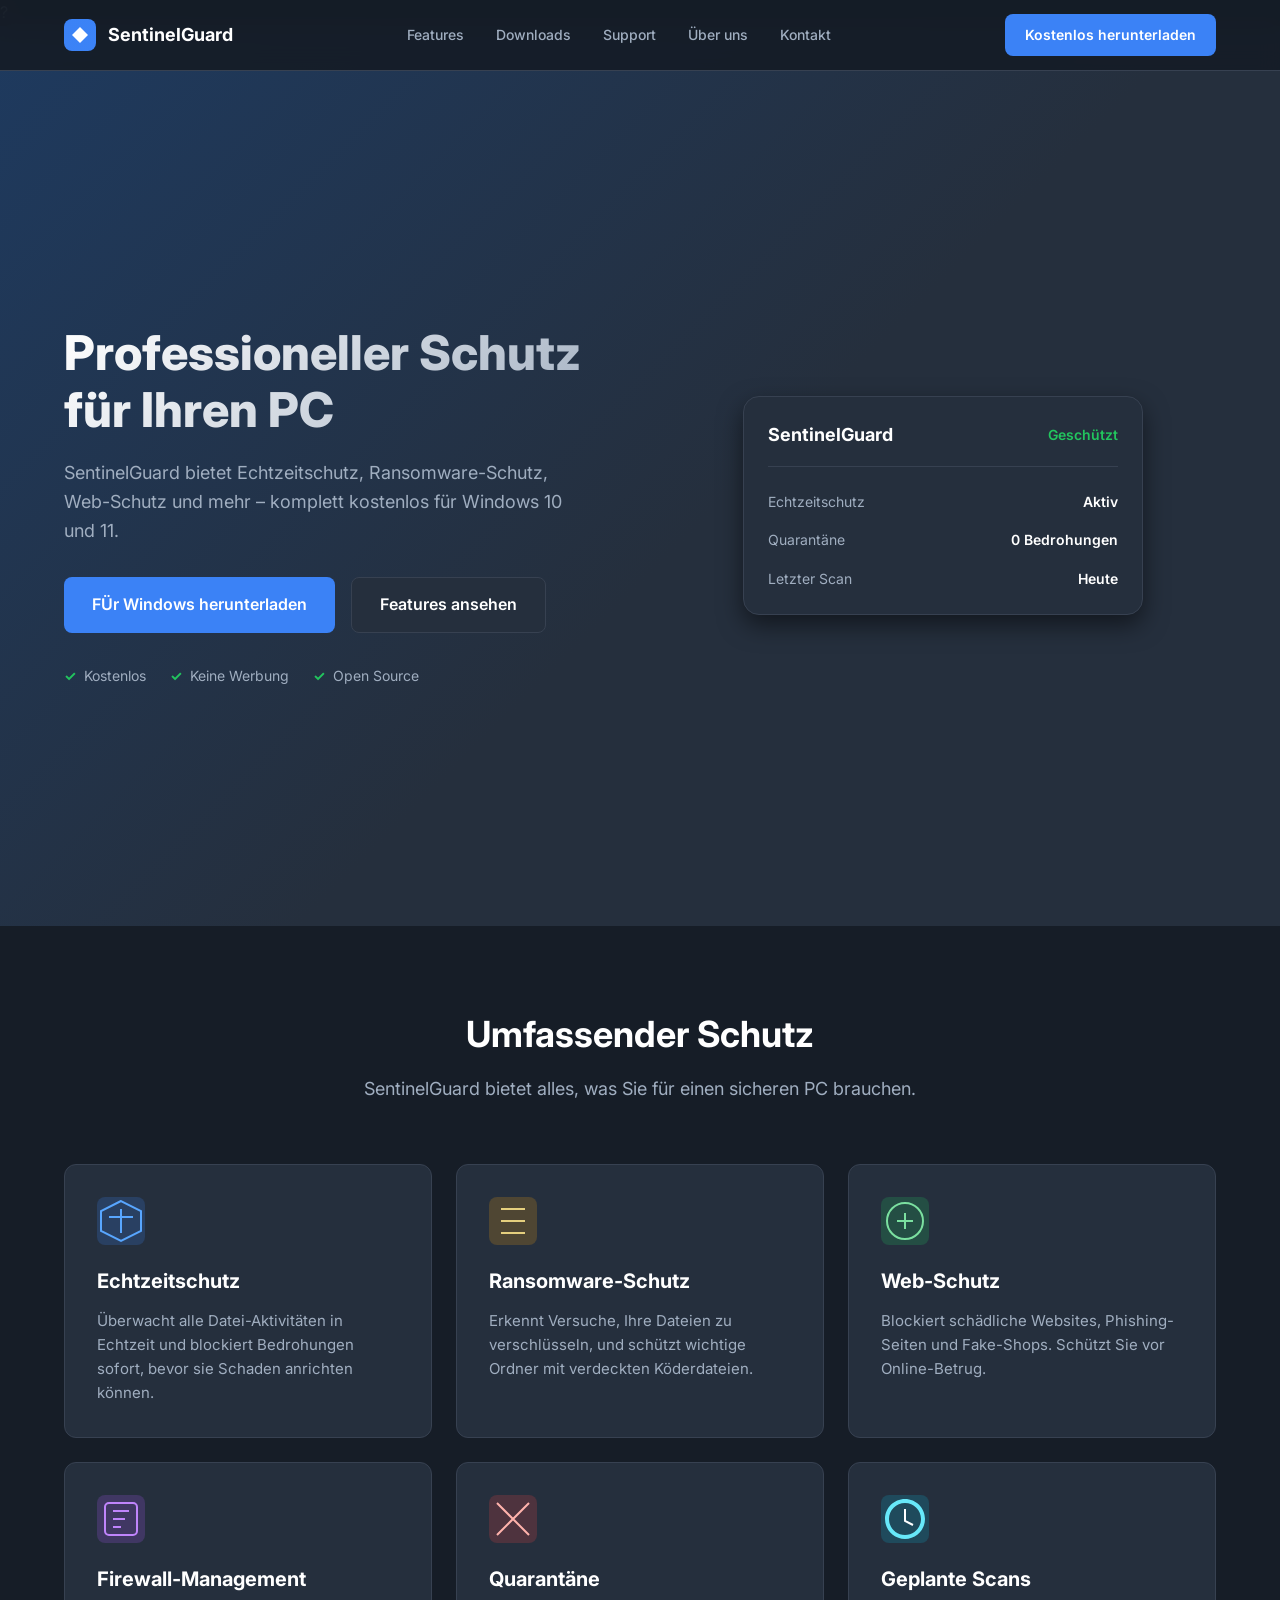
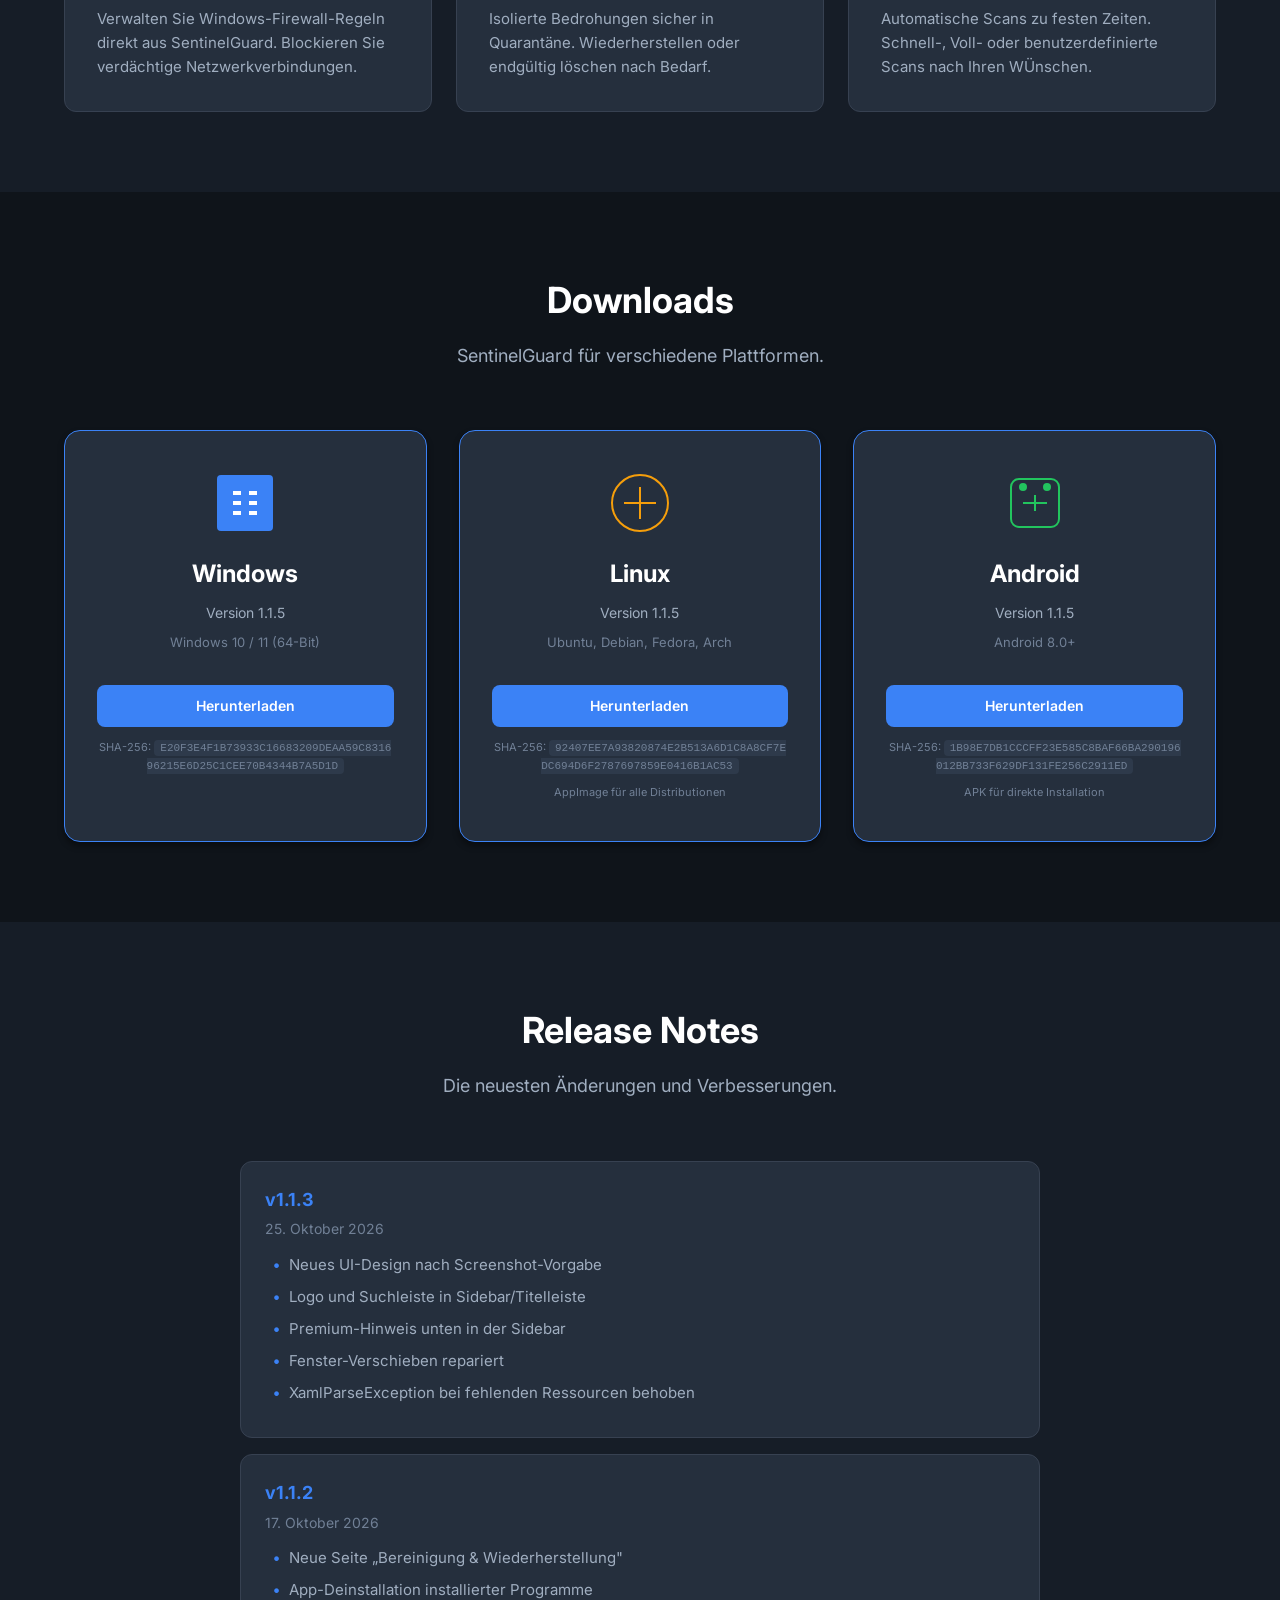
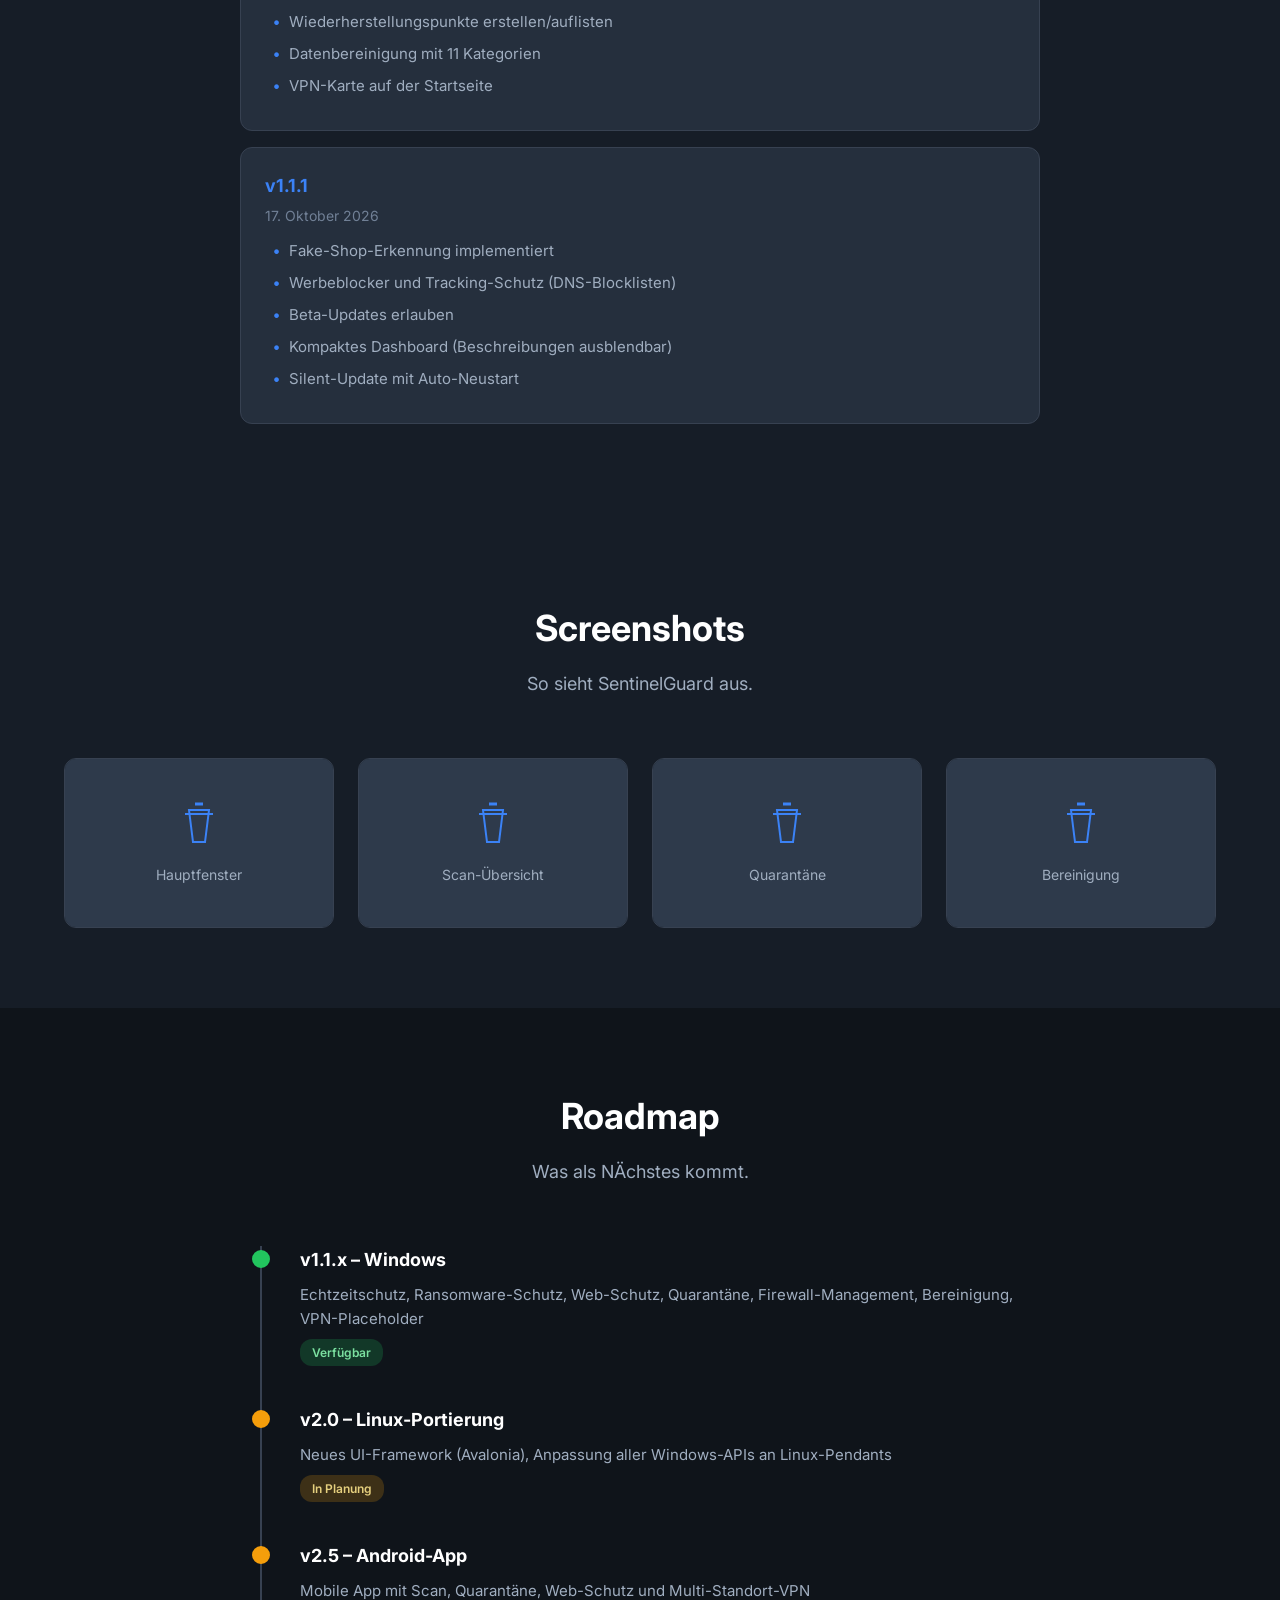
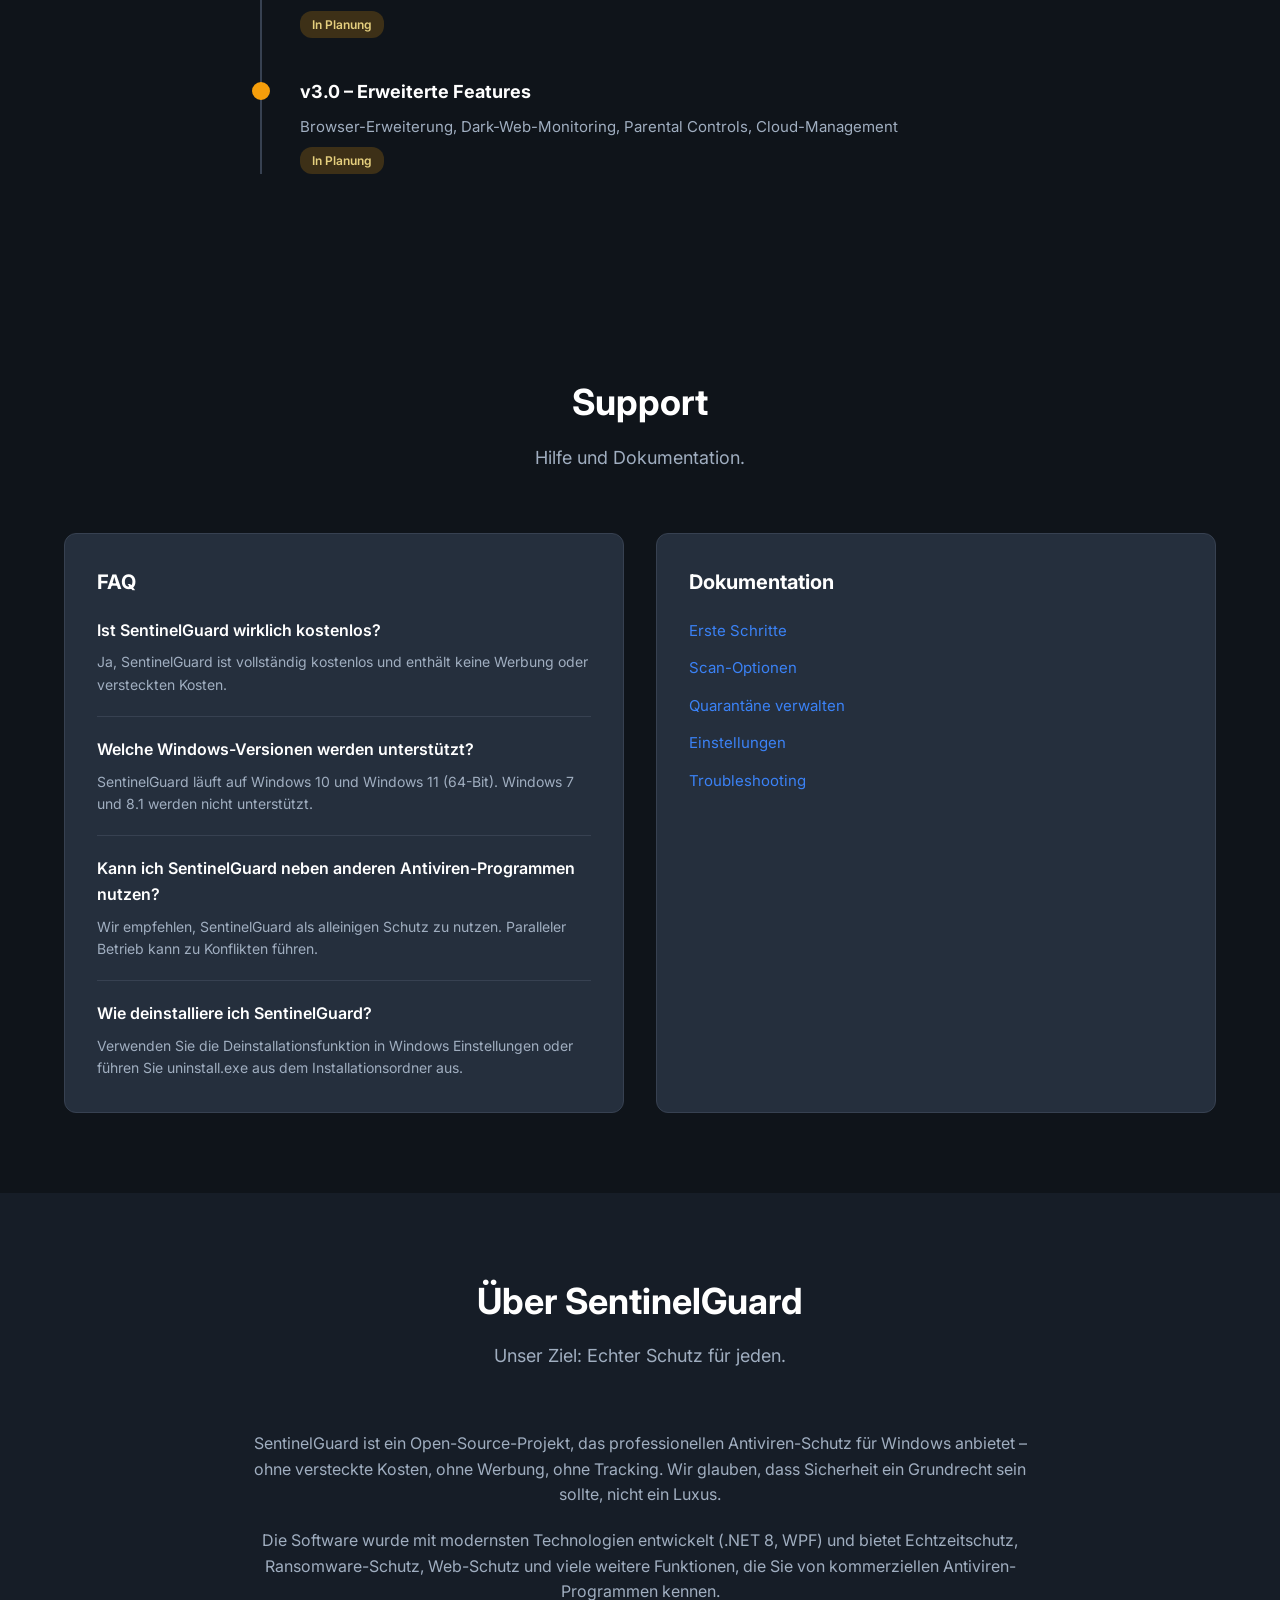
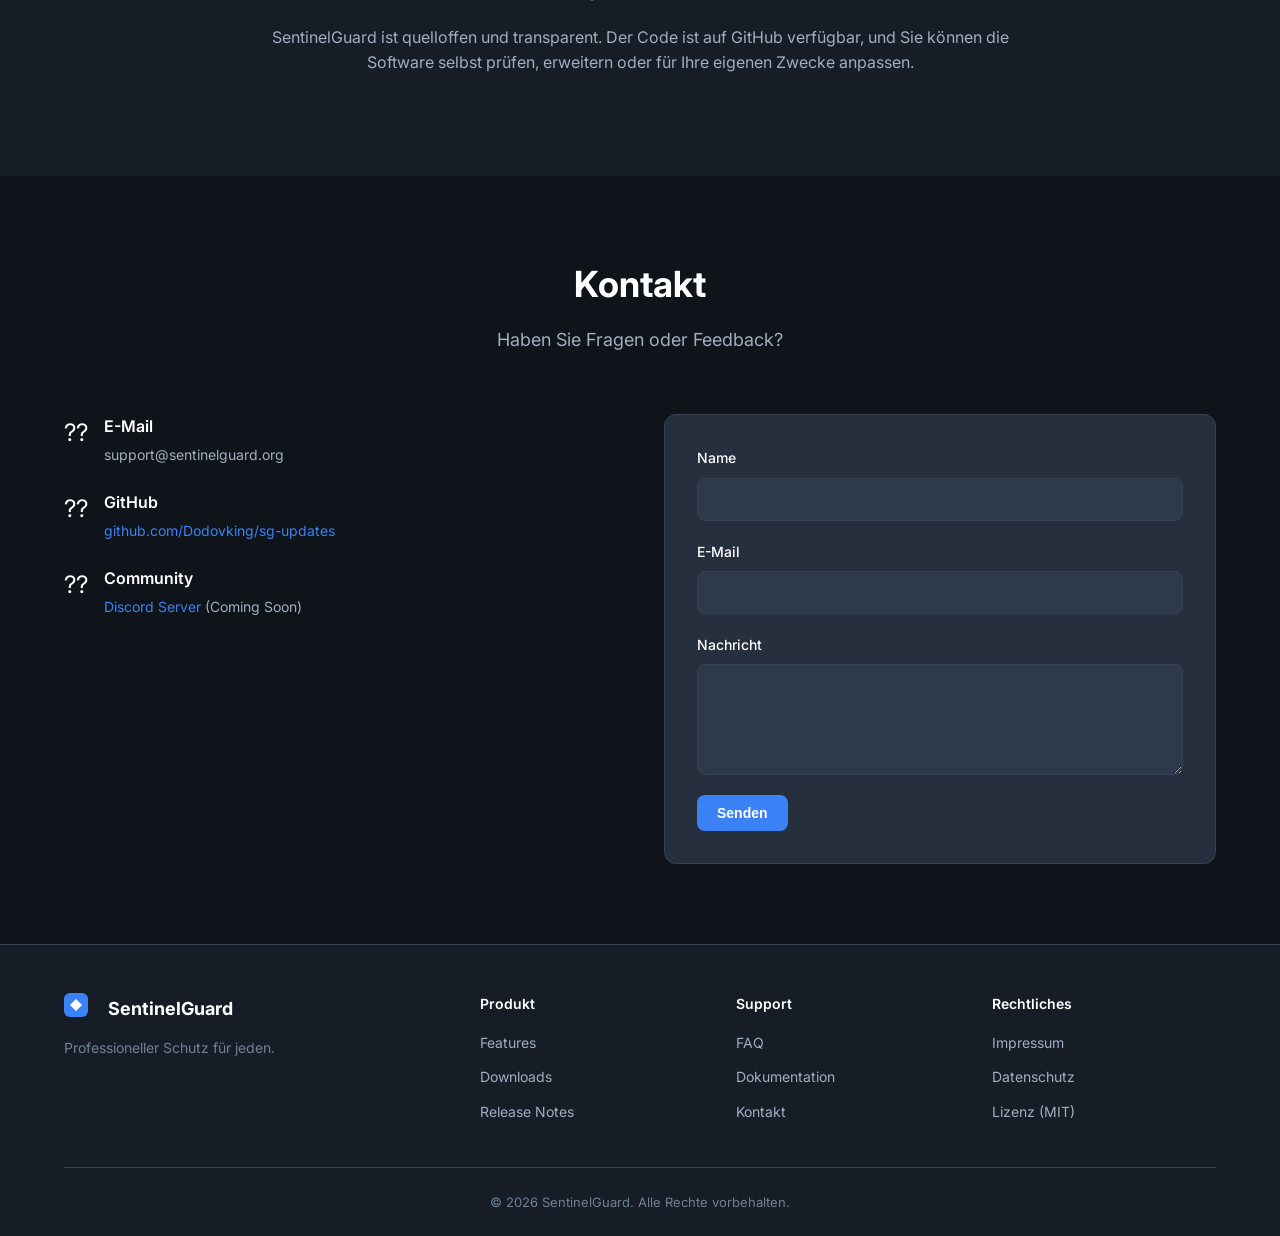
==== commit 1304e199: "Update Windows download to v1.1.5" ====
--- a/index.html
+++ b/index.html
@@ -182,10 +182,10 @@
                         </svg>
                     </div>
                     <h3>Windows</h3>
-                    <p class="download-version">Version 1.1.4</p>
+                    <p class="download-version">Version 1.1.5</p>
                     <p class="download-requirements">Windows 10 / 11 (64-Bit)</p>
-                    <a href="https://github.com/Dodovking/sg-updates/releases/download/v1.1.4/SentinelGuard-Setup-1.1.4.exe" class="btn btn-primary btn-download">Herunterladen</a>
-                    <p class="download-sha">SHA-256: <code>5CACA87D890A6FDF130A4852670DDB04A46646EA104F417C10A5BB98B7FE1858</code></p>
+                    <a href="https://github.com/Dodovking/sg-updates/releases/download/v1.1.5/SentinelGuard-Setup-1.1.5.exe" class="btn btn-primary btn-download">Herunterladen</a>
+                    <p class="download-sha">SHA-256: <code>E20F3E4F1B73933C16683209DEAA59C831696215E6D25C1CEE70B4344B7A5D1D</code></p>
                 </div>
                 <!-- Linux -->
                 <div class="download-card download-card-active">
@@ -196,7 +196,7 @@
                         </svg>
                     </div>
                     <h3>Linux</h3>
-                    <p class="download-version">Version 1.1.4</p>
+                    <p class="download-version">Version 1.1.5</p>
                     <p class="download-requirements">Ubuntu, Debian, Fedora, Arch</p>
                     <a href="https://github.com/Dodovking/sg-website/releases/download/v1.1.3-linux/SentinelGuard-Linux-1.1.3.zip" class="btn btn-primary btn-download">Herunterladen</a>
                     <p class="download-sha">SHA-256: <code>92407EE7A93820874E2B513A6D1C8A8CF7EDC694D6F2787697859E0416B1AC53</code></p>
@@ -213,7 +213,7 @@
                         </svg>
                     </div>
                     <h3>Android</h3>
-                    <p class="download-version">Version 1.1.4</p>
+                    <p class="download-version">Version 1.1.5</p>
                     <p class="download-requirements">Android 8.0+</p>
                     <a href="https://github.com/Dodovking/sg-website/releases/download/v1.1.4-android/SentinelGuard-Android-1.1.4.apk" class="btn btn-primary btn-download">Herunterladen</a>
                     <p class="download-sha">SHA-256: <code>1B98E7DB1CCCFF23E585C8BAF66BA290196012BB733F629DF131FE256C2911ED</code></p>
